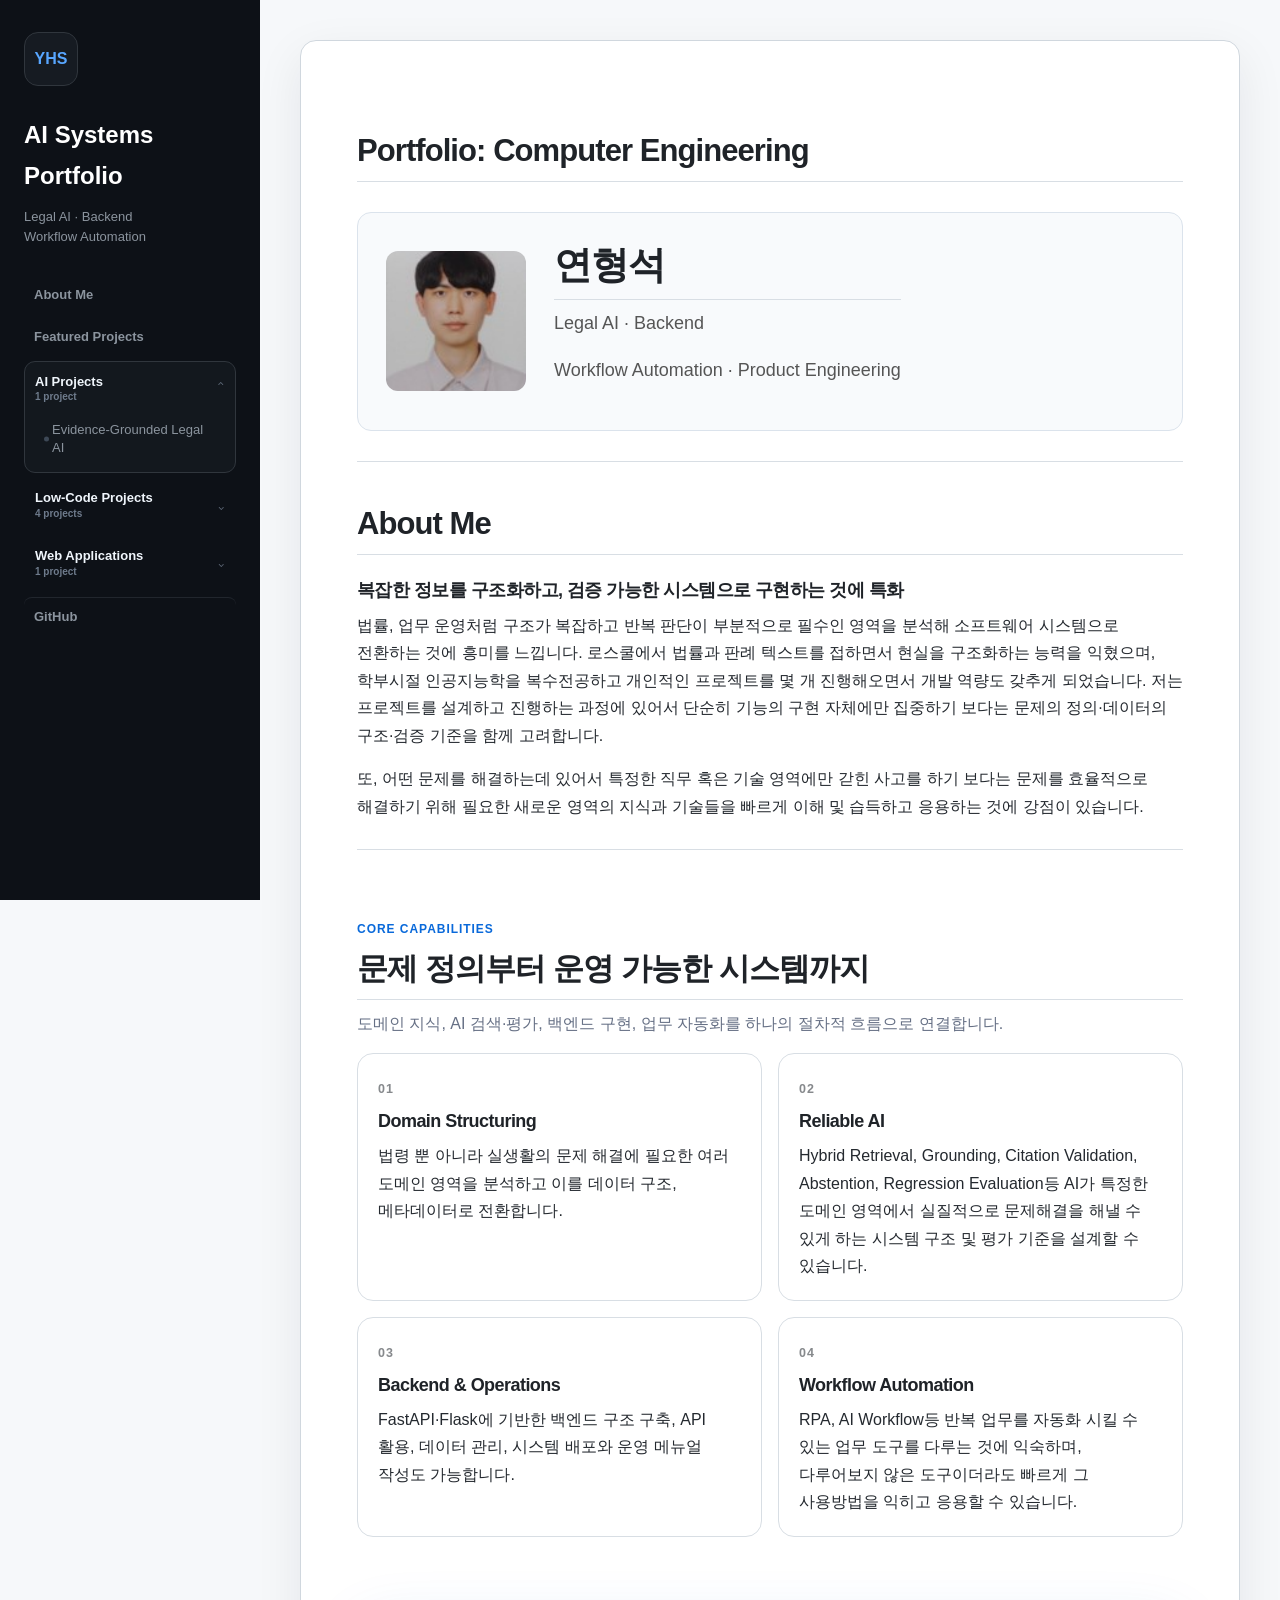
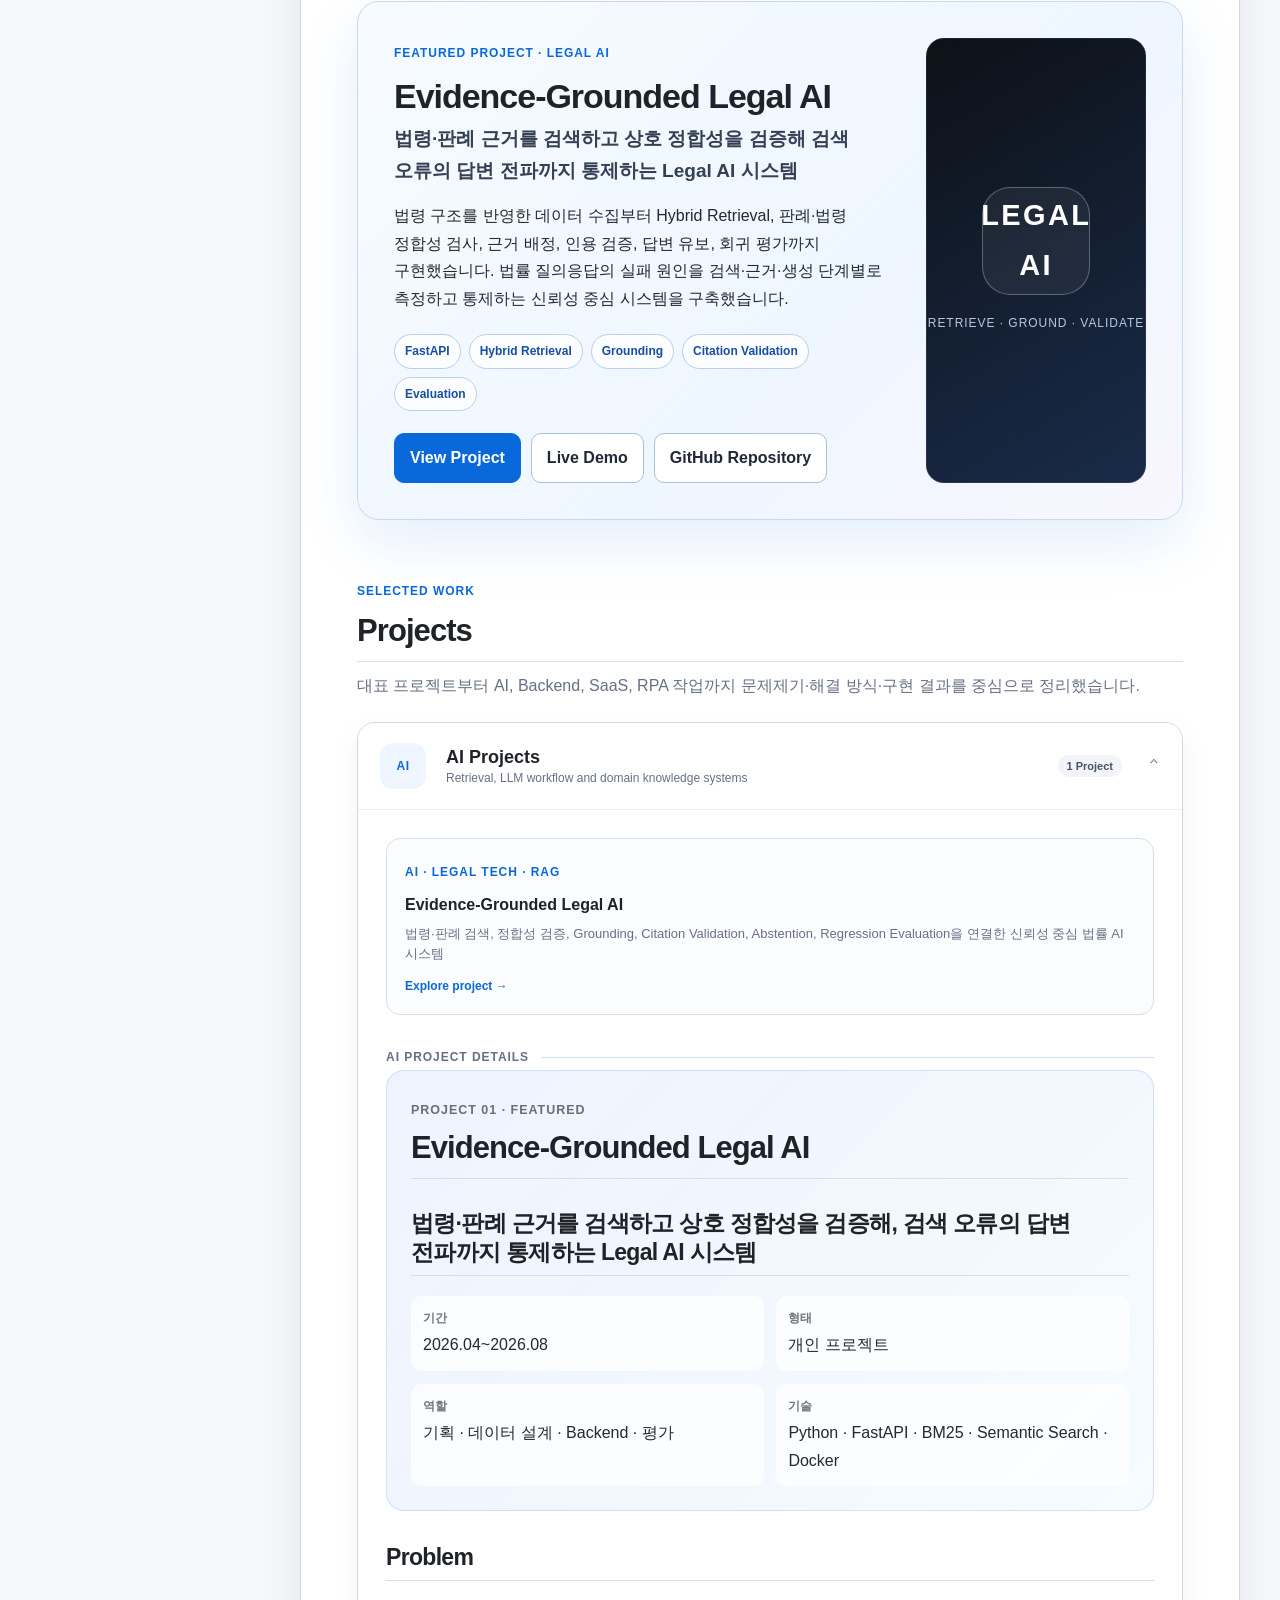
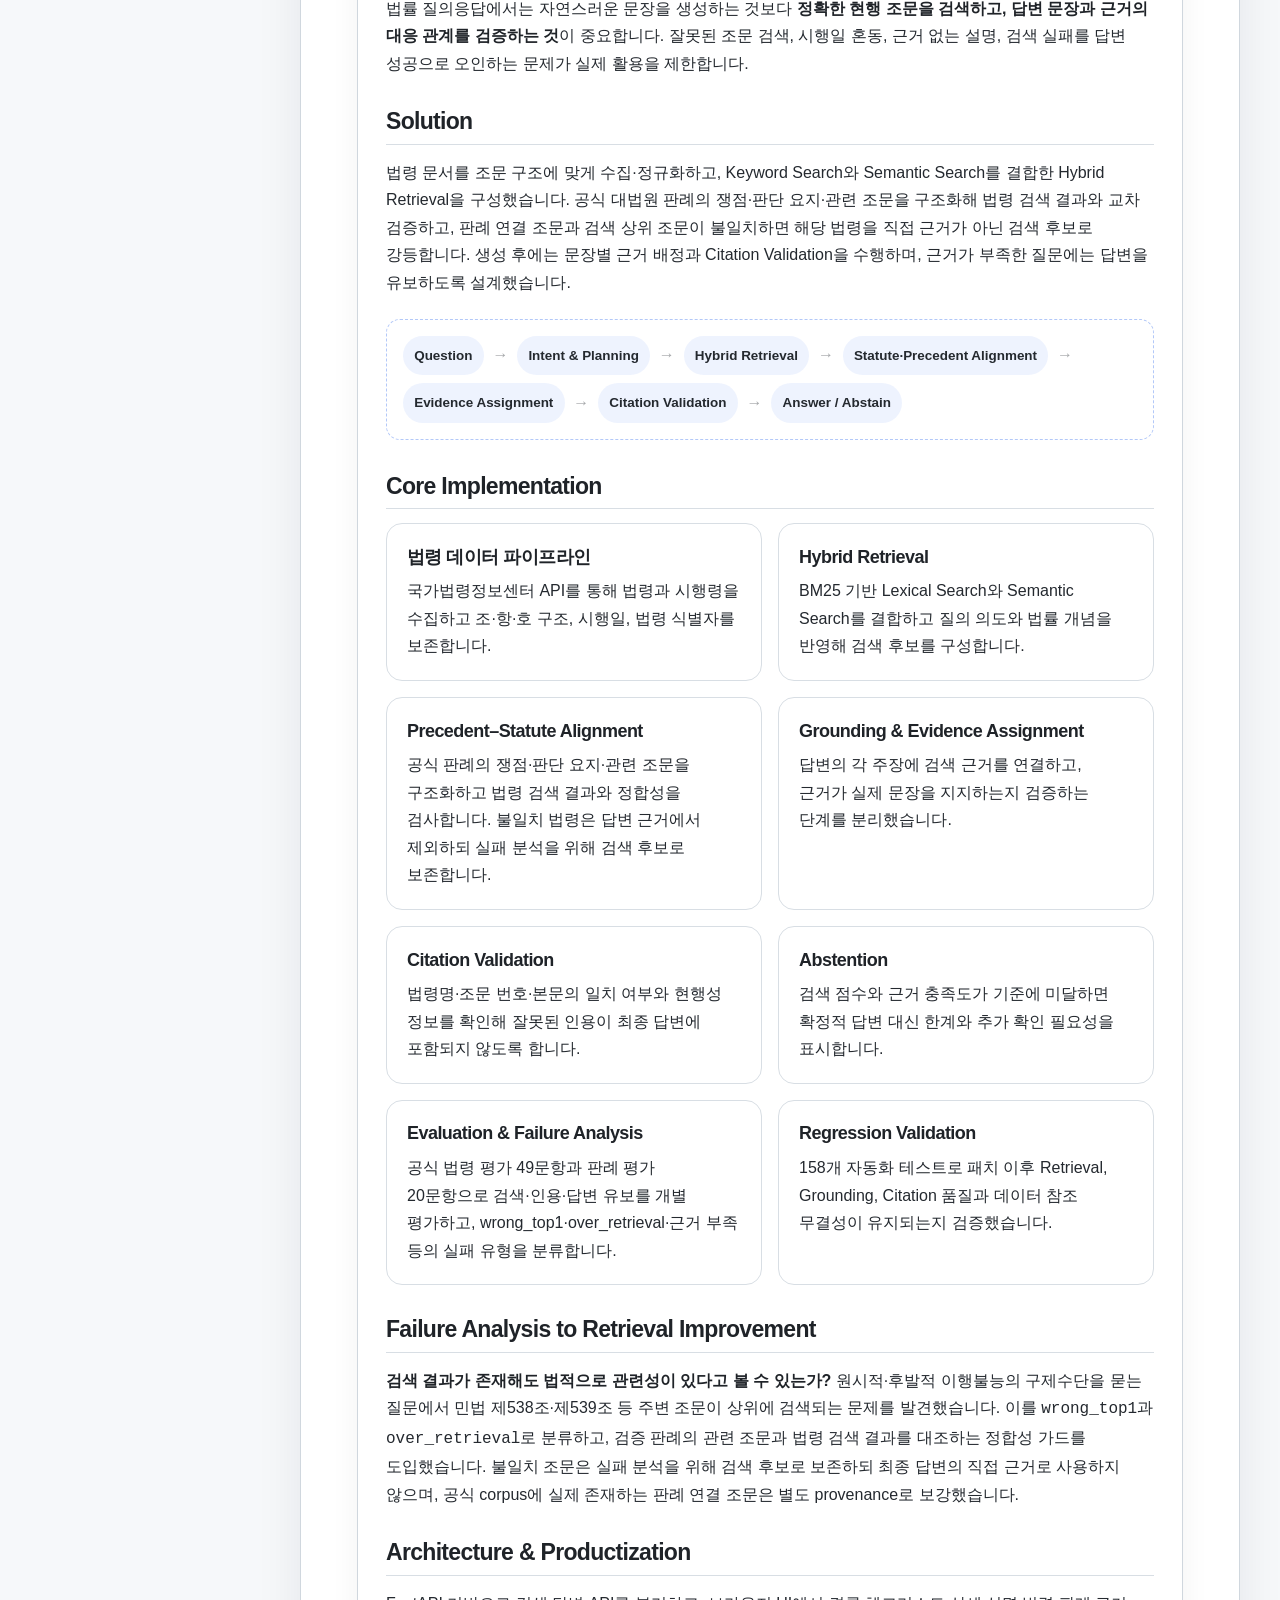
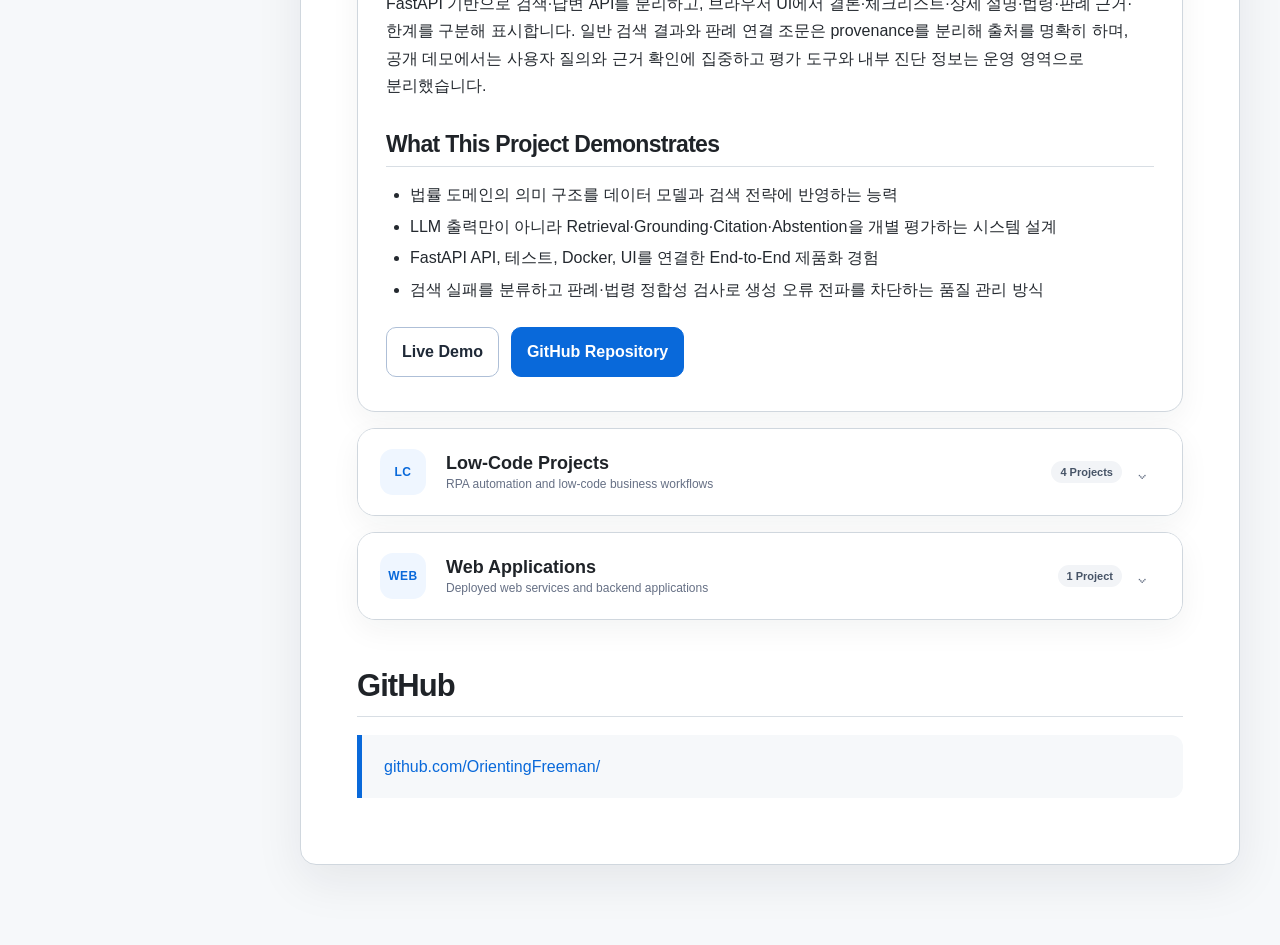
==== index.html @ 5cf79186 "08/02-2" ====
<!DOCTYPE html>

<html lang="ko">
<head>
<meta charset="utf-8"/>
<meta content="width=device-width, initial-scale=1.0" name="viewport"/>
<title>연형석 | Portfolio</title>
<link href="style.css" rel="stylesheet"/>
<meta content="법률·업무 등 도메인의 복잡한 정보를 구조화하고, 신뢰 가능한 자동화 시스템을 구현하는 목표에 다가가는 저의 과정을 기록한 포트폴리오입니다." name="description"/></head>
<body>
<aside class="sidebar">
<div class="brandmark">YHS</div>
<h2>AI Systems Portfolio</h2>
<p>Legal AI · Backend<br/>Workflow Automation</p>
<nav class="sidebar-nav">
<a class="sidebar-primary-link" href="#about-me-why-development">About Me</a>
<a class="sidebar-primary-link" href="#featured-project">Featured Projects</a>
<div class="sidebar-nav-section" data-sidebar-category="ai-projects">
<button aria-expanded="true" class="sidebar-category-toggle" data-open-category="ai-projects" type="button">
<span><strong>AI Projects</strong><small>1 project</small></span><span class="sidebar-chevron">⌄</span>
</button>
<div class="sidebar-submenu">
<a data-open-category="ai-projects" href="#evidence-grounded-legal-ai">Evidence-Grounded Legal AI</a>
</div>
</div>
<div class="sidebar-nav-section" data-sidebar-category="low-code-projects">
<button aria-expanded="false" class="sidebar-category-toggle" data-open-category="low-code-projects" type="button">
<span><strong>Low-Code Projects</strong><small>4 projects</small></span><span class="sidebar-chevron">⌄</span>
</button>
<div class="sidebar-submenu" hidden="">
<a data-open-category="low-code-projects" href="#brity-rpa-project-01-ai-이미지-분석-및-생성-자동화-시스템">AI Image Automation</a>
<a data-open-category="low-code-projects" href="#brity-rpa-project-02-자동차-판매-실적-자동-수집-시스템">Vehicle Sales RPA</a>
<a data-open-category="low-code-projects" href="#brity-rpa-project-03-srt-열차-정보-자동-조회-시스템">SRT Information RPA</a>
<a data-open-category="low-code-projects" href="#brity-rpa-project-04-로또-당첨번호-통계-자동화-시스템">Lottery Statistics RPA</a>
</div>
</div>
<div class="sidebar-nav-section" data-sidebar-category="web-applications">
<button aria-expanded="false" class="sidebar-category-toggle" data-open-category="web-applications" type="button">
<span><strong>Web Applications</strong><small>1 project</small></span><span class="sidebar-chevron">⌄</span>
</button>
<div class="sidebar-submenu" hidden="">
<a data-open-category="web-applications" href="#project-01-salon-de-nature">Salon De Nature</a>
</div>
</div>
<a class="sidebar-primary-link sidebar-github-link" href="#github">GitHub</a>
</nav>
</aside>
<main class="page">
<article class="markdown-body">
<script>
    mermaid.initialize({
      startOnLoad: true,
      theme: document.body.classList.contains('vscode-dark') || document.body.classList.contains('vscode-high-contrast')
          ? 'dark'
          : 'default'
    });
  </script>
<h1 id="portfolio">Portfolio: Computer Engineering</h1>
<div class="profile-card">
<img alt="Profile" class="profile-image" src="그림2.jpg"/>
<div class="profile-info">
<h1>연형석</h1>


<p class="job">Legal AI · Backend</p><p class="job">Workflow Automation · Product Engineering</p></div>
</div>
<hr/>
<h1 id="about-me-why-development">About Me</h1>
<h3 id="문제를-반복하지-않기-위해-시스템을-만드는-사람">복잡한 정보를 구조화하고, 검증 가능한 시스템으로 구현하는 것에 특화</h3>
<p>법률, 업무 운영처럼 구조가 복잡하고 반복 판단이 부분적으로 필수인 영역을 분석해 소프트웨어 시스템으로 전환하는 것에 흥미를 느낍니다. 로스쿨에서 법률과 판례 텍스트를 접하면서 현실을 구조화하는 능력을 익혔으며, 학부시절 인공지능학을 복수전공하고 개인적인 프로젝트를 몇 개 진행해오면서 개발 역량도 갖추게 되었습니다. 저는 프로젝트를 설계하고 진행하는 과정에 있어서 단순히 기능의 구현 자체에만 집중하기 보다는 문제의 정의·데이터의 구조·검증 기준을 함께 고려합니다.</p>
<p>또, 어떤 문제를 해결하는데 있어서 특정한 직무 혹은 기술 영역에만 갇힌 사고를 하기 보다는 문제를 효율적으로 해결하기 위해 필요한 새로운 영역의 지식과 기술들을 빠르게 이해 및 습득하고 응용하는 것에 강점이 있습니다.</p>
<hr/>
<hr/>
<section class="capabilities-section" id="core-capabilities">
<div class="section-heading">
<span class="section-eyebrow">Core Capabilities</span>
<h1>문제 정의부터 운영 가능한 시스템까지</h1>
<p>도메인 지식, AI 검색·평가, 백엔드 구현, 업무 자동화를 하나의 절차적 흐름으로 연결합니다.</p>
</div>
<div class="capability-grid">
<article class="capability-card"><span>01</span><h3>Domain Structuring</h3><p>법령 뿐 아니라 실생활의 문제 해결에 필요한 여러 도메인 영역을 분석하고 이를 데이터 구조, 메타데이터로 전환합니다.</p></article>
<article class="capability-card"><span>02</span><h3>Reliable AI</h3><p>Hybrid Retrieval, Grounding, Citation Validation, Abstention, Regression Evaluation등 AI가 특정한 도메인 영역에서 실질적으로 문제해결을 해낼 수 있게 하는 시스템 구조 및 평가 기준을 설계할 수 있습니다.</p></article>
<article class="capability-card"><span>03</span><h3>Backend &amp; Operations</h3><p>FastAPI·Flask에 기반한 백엔드 구조 구축, API 활용, 데이터 관리, 시스템 배포와 운영 메뉴얼 작성도 가능합니다.</p></article>
<article class="capability-card"><span>04</span><h3>Workflow Automation</h3><p>RPA, AI Workflow등 반복 업무를 자동화 시킬 수 있는 업무 도구를 다루는 것에 익숙하며, 다루어보지 않은 도구이더라도 빠르게 그 사용방법을 익히고 응용할 수 있습니다.</p></article>
</div>
</section><section class="featured-project" id="featured-project">
<div class="featured-copy">
<span class="featured-kicker">Featured Project · Legal AI</span>
<h2>Evidence-Grounded Legal AI</h2>
<p class="featured-subtitle">법령·판례 근거를 검색하고 상호 정합성을 검증해 검색 오류의 답변 전파까지 통제하는 Legal AI 시스템</p>
<p>법령 구조를 반영한 데이터 수집부터 Hybrid Retrieval, 판례·법령 정합성 검사, 근거 배정, 인용 검증, 답변 유보, 회귀 평가까지 구현했습니다. 법률 질의응답의 실패 원인을 검색·근거·생성 단계별로 측정하고 통제하는 신뢰성 중심 시스템을 구축했습니다.</p>
<div class="project-tags"><span>FastAPI</span><span>Hybrid Retrieval</span><span>Grounding</span><span>Citation Validation</span><span>Evaluation</span></div>
<div class="featured-actions">
<a class="project-action primary" data-open-category="ai-projects" href="#evidence-grounded-legal-ai">View Project</a>
<a class="project-action" href="http://161.33.177.192:8080" rel="noopener noreferrer" target="_blank">Live Demo</a>
<a class="project-action" href="https://github.com/OrientingFreeman/law-rag-qa-planner" rel="noopener noreferrer" target="_blank">GitHub Repository</a>
</div>
</div>
<div aria-hidden="true" class="featured-visual">
<div class="featured-monogram">LEGAL AI</div>
<span>Retrieve · Ground · Validate</span>
</div>
</section>
<section class="project-hub" id="projects">
<div class="section-heading">
<span class="section-eyebrow">Selected Work</span>
<h1>Projects</h1>
<p>대표 프로젝트부터 AI, Backend, SaaS, RPA 작업까지 문제제기·해결 방식·구현 결과를 중심으로 정리했습니다.</p>
</div>
</section><div class="project-accordion" id="project-accordion">
<section class="project-category" data-category="ai-projects">
<button aria-controls="panel-ai-projects" aria-expanded="true" class="category-toggle" type="button">
<span class="category-icon">AI</span>
<span class="category-copy"><strong>AI Projects</strong><small>Retrieval, LLM workflow and domain knowledge systems</small></span>
<span class="category-count">1 Project</span><span class="category-chevron">⌄</span>
</button>
<div class="category-panel" id="panel-ai-projects"><div class="category-intro"><a class="project-summary-card" href="#evidence-grounded-legal-ai"><span class="project-type">AI · Legal Tech · RAG</span><strong>Evidence-Grounded Legal AI</strong><p>법령·판례 검색, 정합성 검증, Grounding, Citation Validation, Abstention, Regression Evaluation을 연결한 신뢰성 중심 법률 AI 시스템</p><span class="summary-link">Explore project →</span></a></div><div class="details-divider">AI Project Details</div>












































<section class="project-detail-block" id="evidence-grounded-legal-ai">
<div class="project-detail-header">
<span class="project-index">Project 01 · Featured</span>
<h1>Evidence-Grounded Legal AI</h1>
<h2>법령·판례 근거를 검색하고 상호 정합성을 검증해, 검색 오류의 답변 전파까지 통제하는 Legal AI 시스템</h2>
<div class="project-meta-grid">
<div><strong>기간</strong><span>2026.04~2026.08</span></div>
<div><strong>형태</strong><span>개인 프로젝트</span></div>
<div><strong>역할</strong><span>기획 · 데이터 설계 · Backend · 평가</span></div>
<div><strong>기술</strong><span>Python · FastAPI · BM25 · Semantic Search · Docker</span></div>
</div>
</div>
<h2>Problem</h2>
<p>법률 질의응답에서는 자연스러운 문장을 생성하는 것보다 <strong>정확한 현행 조문을 검색하고, 답변 문장과 근거의 대응 관계를 검증하는 것</strong>이 중요합니다. 잘못된 조문 검색, 시행일 혼동, 근거 없는 설명, 검색 실패를 답변 성공으로 오인하는 문제가 실제 활용을 제한합니다.</p>
<h2>Solution</h2>
<p>법령 문서를 조문 구조에 맞게 수집·정규화하고, Keyword Search와 Semantic Search를 결합한 Hybrid Retrieval을 구성했습니다. 공식 대법원 판례의 쟁점·판단 요지·관련 조문을 구조화해 법령 검색 결과와 교차 검증하고, 판례 연결 조문과 검색 상위 조문이 불일치하면 해당 법령을 직접 근거가 아닌 검색 후보로 강등합니다. 생성 후에는 문장별 근거 배정과 Citation Validation을 수행하며, 근거가 부족한 질문에는 답변을 유보하도록 설계했습니다.</p>
<div aria-label="Legal AI architecture" class="legal-ai-flow">
<span>Question</span><b>→</b><span>Intent &amp; Planning</span><b>→</b><span>Hybrid Retrieval</span><b>→</b><span>Statute·Precedent Alignment</span><b>→</b><span>Evidence Assignment</span><b>→</b><span>Citation Validation</span><b>→</b><span>Answer / Abstain</span>
</div>
<h2>Core Implementation</h2>
<div class="feature-grid">
<article><h3>법령 데이터 파이프라인</h3><p>국가법령정보센터 API를 통해 법령과 시행령을 수집하고 조·항·호 구조, 시행일, 법령 식별자를 보존합니다.</p></article>
<article><h3>Hybrid Retrieval</h3><p>BM25 기반 Lexical Search와 Semantic Search를 결합하고 질의 의도와 법률 개념을 반영해 검색 후보를 구성합니다.</p></article>
<article><h3>Precedent–Statute Alignment</h3><p>공식 판례의 쟁점·판단 요지·관련 조문을 구조화하고 법령 검색 결과와 정합성을 검사합니다. 불일치 법령은 답변 근거에서 제외하되 실패 분석을 위해 검색 후보로 보존합니다.</p></article>
<article><h3>Grounding &amp; Evidence Assignment</h3><p>답변의 각 주장에 검색 근거를 연결하고, 근거가 실제 문장을 지지하는지 검증하는 단계를 분리했습니다.</p></article>
<article><h3>Citation Validation</h3><p>법령명·조문 번호·본문의 일치 여부와 현행성 정보를 확인해 잘못된 인용이 최종 답변에 포함되지 않도록 합니다.</p></article>
<article><h3>Abstention</h3><p>검색 점수와 근거 충족도가 기준에 미달하면 확정적 답변 대신 한계와 추가 확인 필요성을 표시합니다.</p></article>
<article><h3>Evaluation &amp; Failure Analysis</h3><p>공식 법령 평가 49문항과 판례 평가 20문항으로 검색·인용·답변 유보를 개별 평가하고, wrong_top1·over_retrieval·근거 부족 등의 실패 유형을 분류합니다.</p></article>
<article><h3>Regression Validation</h3><p>158개 자동화 테스트로 패치 이후 Retrieval, Grounding, Citation 품질과 데이터 참조 무결성이 유지되는지 검증했습니다.</p></article>
</div>
<h2>Failure Analysis to Retrieval Improvement</h2>
<p><strong>검색 결과가 존재해도 법적으로 관련성이 있다고 볼 수 있는가?</strong> 원시적·후발적 이행불능의 구제수단을 묻는 질문에서 민법 제538조·제539조 등 주변 조문이 상위에 검색되는 문제를 발견했습니다. 이를 <code>wrong_top1</code>과 <code>over_retrieval</code>로 분류하고, 검증 판례의 관련 조문과 법령 검색 결과를 대조하는 정합성 가드를 도입했습니다. 불일치 조문은 실패 분석을 위해 검색 후보로 보존하되 최종 답변의 직접 근거로 사용하지 않으며, 공식 corpus에 실제 존재하는 판례 연결 조문은 별도 provenance로 보강했습니다.</p>
<h2>Architecture &amp; Productization</h2>
<p>FastAPI 기반으로 검색·답변 API를 분리하고, 브라우저 UI에서 결론·체크리스트·상세 설명·법령·판례 근거·한계를 구분해 표시합니다. 일반 검색 결과와 판례 연결 조문은 provenance를 분리해 출처를 명확히 하며, 공개 데모에서는 사용자 질의와 근거 확인에 집중하고 평가 도구와 내부 진단 정보는 운영 영역으로 분리했습니다.</p>
<h2>What This Project Demonstrates</h2>
<ul>
<li>법률 도메인의 의미 구조를 데이터 모델과 검색 전략에 반영하는 능력</li>
<li>LLM 출력만이 아니라 Retrieval·Grounding·Citation·Abstention을 개별 평가하는 시스템 설계</li>
<li>FastAPI API, 테스트, Docker, UI를 연결한 End-to-End 제품화 경험</li>
<li>검색 실패를 분류하고 판례·법령 정합성 검사로 생성 오류 전파를 차단하는 품질 관리 방식</li>
</ul>
<div class="project-cta-row">
<a class="project-action" href="http://161.33.177.192:8080" rel="noopener noreferrer" target="_blank">Live Demo</a>
<a class="project-action primary" href="https://github.com/OrientingFreeman/law-rag-qa-planner" rel="noopener noreferrer" target="_blank">GitHub Repository</a>
</div>
</section>
</div>
</section>
<section class="project-category" data-category="low-code-projects">
<button aria-controls="panel-low-code-projects" aria-expanded="false" class="category-toggle" type="button">
<span class="category-icon">LC</span>
<span class="category-copy"><strong>Low-Code Projects</strong><small>RPA automation and low-code business workflows</small></span>
<span class="category-count">4 Projects</span><span class="category-chevron">⌄</span>
</button>
<div class="category-panel" hidden="" id="panel-low-code-projects"><div class="category-intro project-summary-grid"><a class="project-summary-card" href="#brity-rpa-project-01-ai-이미지-분석-및-생성-자동화-시스템"><span class="project-type">Brity RPA · OpenAI</span><strong>AI 이미지 분석 및 생성 자동화</strong><p>요청 수집부터 이미지 생성·저장·메일 전송까지 자동화</p></a><a class="project-summary-card" href="#brity-rpa-project-02-자동차-판매-실적-자동-수집-시스템"><span class="project-type">Brity RPA · Web</span><strong>자동차 판매 실적 자동 수집</strong><p>웹 데이터 수집과 Excel 보고서 생성을 자동화</p></a><a class="project-summary-card" href="#brity-rpa-project-03-srt-열차-정보-자동-조회-시스템"><span class="project-type">Brity RPA · Web</span><strong>SRT 열차 정보 자동 조회</strong><p>왕복 열차·좌석·운임 정보 조회 자동화</p></a><a class="project-summary-card" href="#brity-rpa-project-04-로또-당첨번호-통계-자동화-시스템"><span class="project-type">Brity RPA · Excel</span><strong>로또 통계 자동화</strong><p>회차별 당첨번호 수집 및 통계 보고서 생성</p></a></div><div class="details-divider">Low-Code Project Details</div><h1 id="project-overview-brity-rpa">Project Overview-Brity RPA</h1>
<table>
<thead>
<tr>
<th>Project</th>
<th>적용 기술</th>
</tr>
</thead>
<tbody>
<tr>
<td>AI 이미지 분석 및 생성 자동화 시스템</td>
<td>Brity RPA · OpenAI API · Python · Excel · JSON · SMTP</td>
</tr>
<tr>
<td>자동차 판매 실적 자동 수집 시스템</td>
<td>Brity RPA · Chrome Web Automation · Excel · Dictionary, JavaScript</td>
</tr>
<tr>
<td>SRT 열차 정보 자동 조회 시스템</td>
<td>Brity RPA · Chrome Web Automation · Excel</td>
</tr>
<tr>
<td>로또 당첨번호 통계 자동화 시스템</td>
<td>Brity RPA · Chrome Web Automation · Excel</td>
</tr>
</tbody>
</table>
<hr/>
<hr/>
<h1 id="brity-rpa-project-01-ai-이미지-분석-및-생성-자동화-시스템">Brity RPA Project 01. AI 이미지 분석 및 생성 자동화 시스템</h1>
<h2 id="사용자-별-요청에-대응한-ai-프롬프트-기반-이미지-생성-및-저장-전송">사용자 별 요청에 대응한 AI 프롬프트 기반 이미지 생성 및 저장, 전송</h2>
<blockquote>
<p><strong>기간: 2026.05.26~2026.05.29</strong></p>
<p><strong>인원</strong> : 개인 프로젝트</p>
<p><strong>기술</strong> : Brity RPA · OpenAI API · Python · Excel · JSON · SMTP</p>
<p>저장소: <a href="https://drive.google.com/drive/folders/12EwJnGvbCr_fPgmYOKkM1tjhEurSRoQ1?usp=sharing">https://drive.google.com/drive/folders/1zjT7PtZ4-S3Uw8AGyyzOVVuz9I39s4zL?usp=sharing</a></p>
</blockquote>
<h1 id="1-work-flow">1. Work Flow</h1>
<p class="figure-block"><img alt="image.png" src="image.png"/></p>
<h1 id="2-주요-기능">2. 주요 기능</h1>
<h3 id="이미지-분석-자동화">이미지 분석 자동화</h3>
<ul>
<li>Excel 요청 데이터 읽기</li>
<li>이미지 업로드</li>
<li>OpenAI API 분석 요청</li>
<li>JSON 응답 Parsing</li>
<li>분석 결과 저장</li>
</ul>
<hr/>
<h3 id="이미지-생성-자동화">이미지 생성 자동화</h3>
<ul>
<li>분석 결과를 기반으로 이미지 생성 요청</li>
<li>생성 결과(Base64) 수신</li>
<li>Python Script를 이용한 PNG 이미지 변환</li>
<li>Output 폴더 자동 저장</li>
</ul>
<hr/>
<h3 id="메일-자동-발송">메일 자동 발송</h3>
<ul>
<li>생성 이미지 자동 첨부</li>
<li>생성 완료 여부 확인</li>
<li>SMTP를 이용한 결과 메일 자동 발송</li>
</ul>
<hr/>
<h1 id="3-수행결과openai-api의-응답-메일-전송">3. 수행결과(OpenAI API의 응답, 메일 전송)</h1>
<p class="figure-block"><img alt="image.png" src="image 1.png"/></p>
<p class="figure-block"><img alt="image.png" src="image 2.png"/></p>
<p class="figure-block"><img alt="image.png" src="image 3.png"/></p>
<h1 id="4-프로젝트를-통해-얻은-점">4. 프로젝트를 통해 얻은 점</h1>
<p>이번 프로젝트를 통해 단순히 RPA Workflow를 구현하는 것을 넘어 <strong>외부 AI 서비스와 업무 자동화를 연계하는 방법</strong>을 경험할 수 있었습니다.  그리고 OpenAI API로부터 받은 이미지 생성 요청 응답이 base64의 형태였고, 이를 외부에서 미리 만들어진 파이썬 파일을 적용하여 실제 이미지 파일로 변환시키는 것이 RPA 내부에서도 구현 가능하다는 것을 배웠는데, 이로써 코딩으로 처리해야 하는 영역과 코딩 없이 RPA내부의 task로 처리해야 하는 영역 사이를 나누는 경계가 존재함을 학습하였습니다. 마지막으로, API 호출 실패에 대비하여 요청 재시도 로직을 적용하는 과정에 있어서도 오류의 방지가 업무 자동화에서 가장 중요한 요소 중 하나 임을 깨닫게 해주었습니다.</p>
<hr/>
<hr/>
<h1 id="brity-rpa-project-02-자동차-판매-실적-자동-수집-시스템">Brity RPA Project 02. 자동차 판매 실적 자동 수집 시스템</h1>
<h2 id="제조사별-판매량-수집-및-excel-보고서-자동-생성">제조사별 판매량 수집 및 Excel 보고서 자동 생성</h2>
<blockquote>
<p><strong>기간: 2026.06.01~2026.06.05</strong></p>
<p><strong>인원</strong> : 개인 프로젝트</p>
<p><strong>기술</strong> : Brity RPA · Chrome Web Automation · Excel · Dictionary, JavaScript</p>
<p>저장소: <a href="https://drive.google.com/drive/folders/1zjT7PtZ4-S3Uw8AGyyzOVVuz9I39s4zL?usp=sharing">https://drive.google.com/drive/folders/1zjT7PtZ4-S3Uw8AGyyzOVVuz9I39s4zL?usp=sharing</a></p>
</blockquote>
<h1 id="1-work-flow-1">1. Work Flow</h1>
<p class="figure-block"><img alt="image.png" src="image 4.png"/></p>
<h1 id="2-주요-기능-1">2. 주요 기능</h1>
<h3 id="판매-실적-자동-조회">판매 실적 자동 조회</h3>
<ul>
<li>제조사별 판매 실적 조회</li>
<li>판매량 데이터 추출</li>
<li>점유율 정보 추출</li>
<li>전월·전년 대비 증감률 추출</li>
</ul>
<hr/>
<h3 id="그래프-자동-저장">그래프 자동 저장</h3>
<ul>
<li>누적 판매 그래프 자동 캡처</li>
<li>Excel 보고서에 자동 삽입</li>
</ul>
<hr/>
<h3 id="excel-보고서-생성">Excel 보고서 생성</h3>
<ul>
<li>브랜드별 Worksheet 생성</li>
<li>판매 데이터 자동 입력</li>
<li>셀 서식 자동 적용</li>
<li>결과 파일 저장</li>
</ul>
<hr/>
<h1 id="3-수행결과">3. 수행결과</h1>
<p class="figure-block"><img alt="image.png" src="image 5.png"/></p>
<hr/>
<h1 id="4-담당-역할">4. 담당 역할</h1>
<h3 id="workflow-설계">Workflow 설계</h3>
<p>업무를 기능별 Task로 분리하였습니다.</p>
<ul>
<li>Task1 : 작업환경 생성</li>
<li>Task2 : 브랜드 Dictionary 생성</li>
<li>Task3 : 판매 데이터 조회 및 보고서 생성</li>
</ul>
<p>공통적으로 사용하는 폴더 경로는 Global 변수로 관리하고, Task 간에는 Input/Output 변수를 활용하여 데이터를 전달하도록 설계했습니다.</p>
<hr/>
<h3 id="web-automation">Web Automation</h3>
<p>Chrome Web Automation을 이용하여 다나와 자동차 사이트에서 제조사별 판매 실적을 자동 조회했습니다.</p>
<p>사용자가 입력한 브랜드와 조회 기간을 바탕으로 판매 데이터를 수집하고, 누적 판매 그래프를 자동 캡처하도록 구현했습니다.</p>
<hr/>
<h3 id="데이터-후처리">데이터 후처리</h3>
<p>웹에서 추출한 판매 데이터는 보고서 형식과 달라 바로 사용할 수 없었습니다.</p>
<p>2차원 배열 형태로 수집된 데이터를 1차원 구조로 재구성하고, 필요한 정보만 추출하여 Excel 보고서 형식에 맞게 가공했습니다. 또한 전월·전년 대비 증감률을 분석하여 상승은 빨간색, 하락은 파란색으로 자동 표시하도록 구현했습니다.</p>
<hr/>
<h3 id="dictionary-활용">Dictionary 활용</h3>
<p>브랜드명과 브랜드 코드를 Dictionary로 관리하여 사용자가 입력한 브랜드에 따라 URL을 자동 생성하도록 구현했습니다.</p>
<p>이를 통해 브랜드 코드 변경이나 신규 브랜드 추가 시 별도의 코드 수정 없이 대응할 수 있도록 설계했습니다.</p>
<h1 id="5-프로젝트를-통해-얻은-점">5. 프로젝트를 통해 얻은 점</h1>
<p><strong>브랜드-코드 정보를 Dictionary</strong>로 관리하여 유지보수성을 높이고, 웹에서 추출한 데이터를 원하는 형태로 가공하는 로직을 구현하면서 <strong>자동화 시스템은 단순한 반복 작업이 아니라 데이터 구조와 업무 흐름까지 함께 설계해야 한다</strong>는 점을 배울 수 있었습니다. 또, 크롤링 페이지의 html 구조, 페이지 자체에서 뽑아내고자 하는 자료가 있는 물리적인 위치 등 <strong>여러 각도</strong>에서 목적하는 자료의 추출을 성공하기 위해 <strong>다양한 수단</strong>을 시도해보는 경험을 얻었습니다.</p>
<hr/>
<hr/>
<h1 id="brity-rpa-project-03-srt-열차-정보-자동-조회-시스템">Brity RPA Project 03. SRT 열차 정보 자동 조회 시스템</h1>
<h2 id="열차-시간-및-좌석-정보-조회">열차 시간 및 좌석 정보 조회</h2>
<blockquote>
<p><strong>기간: 2026.06.08~2026.06.12</strong></p>
<p><strong>인원</strong> : 개인 프로젝트</p>
<p><strong>기술</strong> : Brity RPA · Chrome Web Automation · Excel</p>
<p>저장소: <a href="https://drive.google.com/drive/folders/1w4bXlyhkYodaFM2Ya_svhIj6V56N-Oej?usp=sharing">https://drive.google.com/drive/folders/1zjT7PtZ4-S3Uw8AGyyzOVVuz9I39s4zL?usp=sharing</a></p>
</blockquote>
<h1 id="1-work-flow-2">1. Work Flow</h1>
<p class="figure-block wide-figure"><img alt="SRT_RPA_Portfolio_Process_Flow_final-00_전체_개요.drawio (1).svg" src="SRT_RPA_Portfolio_Process_Flow_final-00_전체_개요.drawio_(1).svg"/></p>
<hr/>
<h1 id="2-주요-기능-2">2. 주요 기능</h1>
<h3 id="열차-정보-자동-조회">열차 정보 자동 조회</h3>
<ul>
<li>출발역·도착역 입력</li>
<li>출발일 및 시간 입력</li>
<li>여행 기간 계산</li>
<li>왕복 열차 자동 조회</li>
</ul>
<hr/>
<h3 id="운행-정보-수집">운행 정보 수집</h3>
<ul>
<li>출발 시간</li>
<li>도착 시간</li>
<li>소요 시간</li>
<li>특실 예매 가능 여부</li>
<li>일반실 예매 가능 여부</li>
<li>운임 정보 자동 수집</li>
</ul>
<hr/>
<h3 id="excel-보고서-생성-1">Excel 보고서 생성</h3>
<ul>
<li>조회 결과 자동 저장</li>
<li>중복 데이터 제거</li>
<li>보고서 자동 생성</li>
</ul>
<hr/>
<h1 id="3-담당-역할">3. 담당 역할</h1>
<h3 id="workflow-설계-1">Workflow 설계</h3>
<p>사용자가 입력한 조건을 바탕으로 조회를 수행하고, 왕복 데이터를 순차적으로 수집한 뒤 하나의 보고서로 통합하도록 구현했습니다.</p>
<hr/>
<h3 id="web-automation-1">Web Automation</h3>
<p>Chrome Web Automation을 활용하여 SRT 예약 사이트를 자동 탐색했습니다.</p>
<p>출발역, 도착역, 날짜, 시간 등의 입력값을 자동으로 설정하고 조회 결과를 반복적으로 탐색하여 열차 정보를 수집했습니다.</p>
<hr/>
<h3 id="반복-탐색-및-데이터-처리">반복 탐색 및 데이터 처리</h3>
<p>조회 결과가 여러 페이지에 걸쳐 표시되는 경우 반복문을 이용하여 모든 열차 정보를 수집하도록 구현했습니다.</p>
<p>또한 동일한 열차 정보가 중복 저장되지 않도록 중복 제거 로직을 적용하여 데이터의 정확성을 높였습니다.</p>
<hr/>
<h1 id="4-실행과정-및-수행결과">4. 실행과정 및 수행결과</h1>
<p class="figure-block"><img alt="image.png" src="image 6.png"/></p>
<p class="figure-block"><img alt="image.png" src="image 7.png"/></p>
<p class="figure-block"><img alt="image.png" src="image 8.png"/></p>
<p class="figure-block"><img alt="image.png" src="image 9.png"/></p>
<p class="figure-block"><img alt="image.png" src="image 10.png"/></p>
<p class="figure-block"><img alt="image.png" src="image 11.png"/></p>
<hr/>
<h1 id="5-프로젝트를-통해-얻은-점-1">5. 프로젝트를 통해 얻은 점</h1>
<p>이번 프로젝트를 통해 <strong>동적인 웹 페이지를 자동으로 탐색하고 반복적으로 데이터를 수집하는 Workflow를 설계하는 경험</strong>을 쌓을 수 있었습니다.</p>
<p>특히 사용자 입력에 따라 조회 조건이 달라지는 환경에서 반복문과 조건문을 활용하여 다양한 상황에 대응하는 자동화 로직을 구현하면서, 단순한 Web Automation을 넘어 실제 업무에서 활용 가능한 자동화 프로세스를 설계하는 방법을 익힐 수 있었습니다.</p>
<hr/>
<hr/>
<h1 id="brity-rpa-project-04-로또-당첨번호-통계-자동화-시스템">Brity RPA Project 04. 로또 당첨번호 통계 자동화 시스템</h1>
<h2 id="회차별-당첨번호-및-통계-자동-수집">회차별 당첨번호 및 통계 자동 수집</h2>
<blockquote>
<p><strong>기간: 2026.06.26</strong></p>
<p><strong>인원</strong> : 개인 프로젝트</p>
<p><strong>기술</strong> : 로또 당첨번호 통계 자동화 시스템</p>
<p>저장소: <a href="https://drive.google.com/drive/folders/1w6s3RI80sgnFW6PHr_FCXX-1_UWrVSKt?usp=sharing">https://drive.google.com/drive/folders/1zjT7PtZ4-S3Uw8AGyyzOVVuz9I39s4zL?usp=sharing</a></p>
</blockquote>
<hr/>
<h1 id="1-프로젝트-개요">1. 프로젝트 개요</h1>
<p>동행복권 홈페이지에서 최신 로또 당첨번호를 자동으로 수집하고, 번호별 출현 빈도를 분석하여 Excel 통계 보고서를 생성하는 업무 자동화 시스템을 구현한 프로젝트입니다.</p>
<p>기존에는 회차별 당첨번호를 직접 조회하고 통계를 계산해야 했지만, Brity RPA를 활용하여 <strong>데이터 수집부터 통계 계산 및 보고서 생성까지의 전 과정을 자동화</strong>하였습니다.</p>
<hr/>
<h1 id="2-주요-기능-3">2. 주요 기능</h1>
<h3 id="당첨번호-자동-수집">당첨번호 자동 수집</h3>
<ul>
<li>최신 회차 조회</li>
<li>최근 10회차 반복 조회</li>
<li>회차별 당첨번호 추출</li>
<li>보너스 번호 수집</li>
</ul>
<hr/>
<h3 id="excel-통계-자동-생성">Excel 통계 자동 생성</h3>
<ul>
<li>회차별 데이터 자동 입력</li>
<li>번호별 출현 빈도 계산</li>
<li>COUNTIF 수식 자동 생성</li>
<li>셀 서식 자동 적용</li>
</ul>
<hr/>
<h3 id="보고서-생성">보고서 생성</h3>
<ul>
<li>통계 결과 자동 계산</li>
<li>결과 파일 저장</li>
<li>보고서 자동 생성</li>
</ul>
<hr/>
<h1 id="3-수행-결과">3. 수행 결과</h1>
<p class="figure-block"><img alt="image.png" src="image 12.png"/></p>
<hr/>
<h1 id="4-프로젝트를-통해-얻은-점-1">4. 프로젝트를 통해 얻은 점</h1>
<p>반복적인 데이터 수집을 넘어서 <strong>Excel 수식을 활용한 데이터 분석에 기초한 보고서 작성 자동화</strong>를 경험할 수 있었으며, Brity RPA가 <strong>데이터 분석과 보고서 생성 업무까지 자동화할 수 있는 도구로써</strong> 향후 자동화가 적용될 수 있는 영역이 상당히 방대할 것이라는 점을 깨닫게 해주었습니다.</p>
<hr/>
<hr/>
</div>
</section>
<section class="project-category" data-category="web-applications">
<button aria-controls="panel-web-applications" aria-expanded="false" class="category-toggle" type="button">
<span class="category-icon">WEB</span>
<span class="category-copy"><strong>Web Applications</strong><small>Deployed web services and backend applications</small></span>
<span class="category-count">1 Project</span><span class="category-chevron">⌄</span>
</button>
<div class="category-panel" hidden="" id="panel-web-applications"><div class="category-intro project-summary-grid"><a class="project-summary-card featured-card" href="#project-01-salon-de-nature"><span class="project-type">Featured · Flask</span><strong>Salon De Nature</strong><p>예약, CRM, Analytics, REST API를 포함한 운영형 네일샵 플랫폼</p></a></div><div class="details-divider">Web Application Details</div><h1 id="project-01-salon-de-nature">Project 01. Salon De Nature</h1>
<h2 id="실제-네일샵-운영의-비효율을-해결하기-위한-예약-관리-시스템">실제 네일샵 운영의 비효율을 해결하기 위한 예약 관리 시스템</h2>
<blockquote>
<p><strong>기간: 2026.05~2026.07</strong></p>
<p><strong>인원</strong> : 개인 프로젝트</p>
<p><strong>기술</strong> : Python · Flask · MySQL · AWS EC2 · Google OAuth · Kakao OAuth</p>
<p>GitHub: <a href="https://github.com/OrientingFreeman/SalonDeNature_ManagementSystem">https://github.com/OrientingFreeman/SalonDeNature_ManagementSystem</a></p>
<p>네일샵 배포 완료 사이트: <a href="https://salondenature.shop">https://salondenature.shop</a></p>
<p>Demo: <a href="http://161.33.177.192/">링크</a></p>
</blockquote>
<hr/>
<h1 id="1-프로젝트-배경">1. 프로젝트 배경</h1>
<p>지인이 운영하는 네일샵에서는 예약을 전화와 수기 장부를 통해 관리하고 있었으며, 사업운영자가 예약 내용을 직원들에게 개별적으로 전달하는 방식으로 운영되고 있었습니다.</p>
<p>이 과정에서 예약 변경 사항을 실시간으로 공유하기 어렵고, 예약 누락이나 중복 예약이 발생할 가능성이 존재했습니다. 또한 고객 정보와 예약 이력을 체계적으로 관리하기 어려워 업무 효율이 떨어지는 문제가 있었습니다.</p>
<p>이러한 문제를 해결하기 위해 실제 운영자의 요구사항을 반영한 <strong>웹 기반 예약 관리 시스템</strong>을 직접 설계하고 개발했습니다.</p>
<hr/>
<h1 id="2-문제-정의">2. 문제 정의</h1>
<h4 id="문제점">문제점</h4>
<ul>
<li>예약 정보가 실시간으로 공유되지 않음</li>
<li>예약 변경 사항을 반복적으로 전달해야 함</li>
<li>직원별 예약 현황을 한눈에 확인하기 어려움</li>
<li>예약 시간 중복 가능성 존재</li>
<li>고객 방문 이력 관리 어려움</li>
</ul>
<hr/>
<h2 id="시스템-설계-목표">시스템 설계 목표</h2>
<pre class="hljs"><code><div>고객 예약
      │
      ▼
예약 시스템
      │
      ▼
예약 가능 여부 검증
      │
      ▼
DB 저장
      │
      ▼
관리자 / 직원 실시간 조회
</div></code></pre>
<hr/>
<h1 id="3-시스템-설계">3. 시스템 설계</h1>
<h2 id="architecture">Architecture</h2>
<p class="figure-block wide-figure"><img alt="SalonDeNature_Architecture.drawio.svg" src="SalonDeNature_Architecture.drawio.svg"/></p>
<hr/>
<h2 id="erd">ERD</h2>
<h3 id="주요-entity">주요 Entity</h3>
<ul>
<li>User</li>
<li>Employee</li>
<li>Reservation</li>
<li>Service</li>
<li>Holiday</li>
<li>Customer</li>
</ul>
<p class="figure-block wide-figure"><img alt="SalonDeNature_ERD.drawio.svg" src="SalonDeNature_ERD.drawio.svg"/></p>
<p>예약(Reservation)을 중심으로 고객(Customer), 직원(Employee), 서비스(Service)를 연결하는 구조로 설계하였으며, 직원 휴무(Holiday)를 별도로 관리하여 예약 가능 여부를 판단하도록 구성했습니다.</p>
<hr/>
<h1 id="4-주요-기능">4. 주요 기능</h1>
<h2 id="사용자-권한role">사용자 권한(Role)</h2>
<table>
<thead>
<tr>
<th>역할</th>
<th>기능</th>
</tr>
</thead>
<tbody>
<tr>
<td>고객</td>
<td>예약 생성 및 조회</td>
</tr>
<tr>
<td>직원</td>
<td>본인 예약 조회</td>
</tr>
<tr>
<td>관리자</td>
<td>예약 관리, 직원 관리, 서비스 관리</td>
</tr>
</tbody>
</table>
<hr/>
<h2 id="예약-관리">예약 관리</h2>
<ul>
<li>예약 생성</li>
<li>예약 변경</li>
<li>예약 취소</li>
<li>예약 조회</li>
</ul>
<hr/>
<h2 id="oauth-로그인">OAuth 로그인</h2>
<ul>
<li>Google OAuth 로그인</li>
<li>Kakao OAuth 로그인</li>
</ul>
<hr/>
<h2 id="관리자-기능">관리자 기능</h2>
<ul>
<li>직원 관리</li>
<li>서비스 관리</li>
<li>예약 현황 조회</li>
<li>직원 배정</li>
</ul>
<hr/>
<h1 id="5-핵심-구현-내용">5. 핵심 구현 내용</h1>
<h2 id="예약-중복-검증-로직">예약 중복 검증 로직</h2>
<p>가장 중요하게 구현한 기능은 <strong>예약 가능 여부를 판단하는 비즈니스 로직</strong>이었습니다.</p>
<p>예약 생성 또는 변경 시 다음 순서로 검증을 수행했습니다.</p>
<pre class="hljs"><code><div>예약 요청
      │
      ▼
서비스 소요 시간 계산
      │
      ▼
선택 직원 예약 조회
      │
      ▼
시간 구간 중복 여부 확인
      │
      ▼
휴무일 여부 확인
      │
      ▼
예약 생성
</div></code></pre>
<p>검증 과정에서는 서비스별 소요 시간을 기준으로 예약 종료 시간을 계산하고, 동일 직원의 기존 예약과 시간이 겹치는 경우 예약이 생성되지 않도록 구현했습니다. 또한 직원의 휴무일 및 반차 일정도 함께 확인하여 예약 가능 여부를 판단했습니다.</p>
<hr/>
<h2 id="권한role-기반-접근-제어">권한(Role) 기반 접근 제어</h2>
<p>시스템은 고객, 직원, 관리자 역할을 분리하여 구현했습니다.</p>
<ul>
<li>고객은 자신의 예약만 조회 가능</li>
<li>직원은 본인에게 배정된 예약 조회 가능</li>
<li>관리자는 모든 예약과 직원 정보를 관리 가능</li>
</ul>
<p>권한에 따라 화면과 기능을 구분하여 실제 서비스 운영 환경을 고려했습니다.</p>
<hr/>
<h1 id="6-기술적-고민">6. 기술적 고민</h1>
<h2 id="예약-시스템에서-가장-어려웠던-점">예약 시스템에서 가장 어려웠던 점</h2>
<p>예약 시스템은 단순한 CRUD가 아니라 <strong>시간</strong>을 관리하는 문제였습니다.</p>
<p>서비스마다 소요 시간이 다르기 때문에 단순히 예약 시작 시간만 비교해서는 중복 여부를 판단할 수 없었습니다.</p>
<p>이를 해결하기 위해 서비스 시간을 기준으로 예약 종료 시간을 계산하고, 시작 시간과 종료 시간을 모두 비교하는 방식으로 중복 여부를 검증했습니다.</p>
<p>또한 직원의 휴무일과 반차 일정까지 함께 고려하여 실제 운영 환경에서 사용할 수 있는 예약 검증 로직을 설계했습니다.</p>
<hr/>
<h1 id="7-프로젝트를-통해-얻은-점">7. 프로젝트를 통해 얻은 점</h1>
<p>이번 프로젝트를 통해 단순히 웹 애플리케이션을 구현하는 것을 넘어, <strong>실제 사용자의 요구사항을 분석하고 이를 시스템으로 구현하는 과정</strong>을 경험할 수 있었습니다. 권한 관리, 예약 검증, 데이터베이스 설계 등 다양한 비즈니스 로직을 직접 설계함으로써 사용자 중심의 요구사항을 반영하였고, 실제 운영 환경에서도 적용할 수 있는 시스템을 설계, 운영할 수 있게 되었습니다.</p>
<hr/>
<hr/>
</div>
</section>
</div>
<h1 id="github">GitHub</h1>
<blockquote>
<p><a href="https://github.com/OrientingFreeman">github.com/OrientingFreeman/</a></p>
</blockquote>
</article>
</main>
<script src="script.js"></script>
</body>
</html>
---- style.css ----
:root{--bg:#f6f8fa;--panel:#0d1117;--text:#24292f;--muted:#57606a;--border:#d0d7de;--soft:#f6f8fa;--accent:#0969da;--shadow:0 16px 48px rgba(27,31,36,.08)}
*{box-sizing:border-box}html{scroll-behavior:smooth}body{margin:0;font-family:-apple-system,BlinkMacSystemFont,"Segoe UI","Noto Sans KR","Apple SD Gothic Neo",Arial,sans-serif;color:var(--text);background:var(--bg);line-height:1.72;word-break:keep-all}.sidebar{position:fixed;inset:0 auto 0 0;width:260px;padding:32px 24px;background:var(--panel);color:#f0f6fc;overflow-y:auto}.brandmark{width:54px;height:54px;border:1px solid #30363d;border-radius:14px;display:flex;align-items:center;justify-content:center;font-weight:800;color:#58a6ff;background:#161b22;margin-bottom:28px}.sidebar h2{margin:0 0 10px;font-size:24px;border:0;color:white}.sidebar p{margin:0 0 28px;color:#8b949e;font-size:13px;line-height:1.6}.sidebar nav{display:flex;flex-direction:column;gap:4px}.sidebar nav a{color:#8b949e;text-decoration:none;padding:8px 10px;border-radius:8px;font-size:13px}.sidebar nav a:hover{background:#161b22;color:#f0f6fc;text-decoration:none}.page{margin-left:260px;padding:40px 40px 80px}.markdown-body{max-width:980px;margin:0 auto;background:#fff;border:1px solid var(--border);border-radius:16px;padding:48px 56px;box-shadow:var(--shadow)}.markdown-body h1,.markdown-body h2,.markdown-body h3{line-height:1.28;letter-spacing:-.03em;color:#1f2328}.markdown-body h1{font-size:31px;margin:42px 0 18px;padding-bottom:10px;border-bottom:1px solid #d8dee4;font-weight:800}.markdown-body h1:first-child{font-size:38px;margin-top:0}.markdown-body h2{font-size:23px;margin:30px 0 14px;padding-bottom:7px;border-bottom:1px solid #d8dee4;font-weight:760}.markdown-body h3{font-size:18px;margin:24px 0 10px;font-weight:730}p{margin:0 0 16px}ul,ol{padding-left:24px;margin:0 0 18px}li+li{margin-top:4px}strong{font-weight:800;color:#1f2328}a{color:var(--accent);text-decoration:none}a:hover{text-decoration:underline}hr{border:0;border-top:1px solid #d8dee4;margin:28px 0}.markdown-body hr+hr{display:none}blockquote{margin:18px 0;padding:18px 22px;border-left:5px solid var(--accent);background:#f6f8fa;border-radius:0 12px 12px 0;color:#57606a}blockquote p{margin:0 0 10px}blockquote p:last-child{margin-bottom:0}table{width:100%;border-collapse:separate;border-spacing:0;margin:18px 0 28px;border:1px solid var(--border);border-radius:10px;overflow:hidden;font-size:14px}th,td{border-right:1px solid var(--border);border-bottom:1px solid var(--border);padding:10px 14px;vertical-align:top}th{background:#f6f8fa;font-weight:750}tr:last-child td{border-bottom:0}th:last-child,td:last-child{border-right:0}pre{background:#f6f8fa;border:1px solid var(--border);border-radius:10px;padding:18px 22px;overflow:auto;margin:16px 0 24px;font-size:13px;line-height:1.5;white-space:pre-wrap;color:#24292f}code{font-family:ui-monospace,SFMono-Regular,Menlo,Consolas,"Liberation Mono",monospace}img{max-width:100%;height:auto;border-radius:10px}.figure-block{margin:20px 0 28px;text-align:center}.figure-block img{border:1px solid var(--border);box-shadow:0 8px 28px rgba(27,31,36,.08)}.markdown-body>p:nth-of-type(1) img{width:132px;height:132px;object-fit:cover;border-radius:12px;border:1px solid var(--border);box-shadow:none}.wide-figure img{width:100%;max-height:860px;object-fit:contain;background:white}.rag-diagrams{display:grid!important;grid-template-columns:minmax(0,1fr) minmax(0,1fr);gap:22px;align-items:start;margin:20px 0 28px;text-align:center}.rag-diagrams img{width:100%;max-height:760px;object-fit:contain;border:1px solid var(--border);border-radius:10px;box-shadow:0 8px 28px rgba(27,31,36,.08);background:white}h1[id*="brity-rpa-project"],h1[id*="project-01"],h1[id*="project-02"],h1[id*="project-03"],h1[id*="project-04"]{margin-top:58px;border-top:1px solid #d8dee4;padding-top:30px}@media(max-width:900px){.sidebar{position:static;width:auto}.page{margin:0;padding:20px}.markdown-body{padding:28px 22px}.rag-diagrams{grid-template-columns:1fr}}@media print{@page{size:A4;margin:10mm 10mm 12mm 10mm}body{background:#fff;font-size:12.2px;line-height:1.55;color:#24292f;-webkit-print-color-adjust:exact;print-color-adjust:exact}.sidebar{display:none}.page{margin:0;padding:0}.markdown-body{max-width:none;border:0;border-radius:0;box-shadow:none;padding:0;background:white}.markdown-body h1{font-size:24px;margin:18px 0 10px;padding-bottom:5px;break-after:avoid;page-break-after:avoid}.markdown-body h1:first-child{font-size:28px;margin-top:0}.markdown-body h2{font-size:18px;margin:14px 0 8px;padding-bottom:4px;break-after:avoid;page-break-after:avoid}.markdown-body h3{font-size:14.5px;margin:12px 0 6px;break-after:avoid;page-break-after:avoid}p{margin-bottom:8px}ul,ol{margin-bottom:8px}li+li{margin-top:1px}hr{margin:10px 0}blockquote{padding:10px 14px;margin:8px 0 12px;border-left-width:4px;background:#f6f8fa}table{font-size:11.5px;margin:8px 0 14px}th,td{padding:6px 8px}pre{font-size:10.5px;line-height:1.35;padding:10px 12px;margin:8px 0 12px;break-inside:avoid;page-break-inside:avoid}img{box-shadow:none!important}.figure-block{margin:8px 0 12px}.wide-figure img{max-height:235mm}.markdown-body>p:nth-of-type(1) img{width:92px;height:92px}.rag-diagrams{grid-template-columns:1fr 1fr!important;gap:12px;margin-top:6px;break-inside:avoid;page-break-inside:avoid}.rag-diagrams img{max-height:226mm;border:1px solid #d0d7de}h1[id*="brity-rpa-project"],h1[id*="project-01"],h1[id*="project-02"],h1[id*="project-03"],h1[id*="project-04"]{margin-top:24px;padding-top:14px;break-before:auto;page-break-before:auto}h2[id="architecture"],h1[id="해결-방법"]{break-after:page;page-break-after:always;margin-bottom:0}h2[id="architecture"]+p.figure-block,h1[id="해결-방법"]+p.rag-diagrams{margin-top:0}a{color:#0969da;text-decoration:underline}}

.profile-card{
    display:flex;
    align-items:center;
    gap:28px;

    padding:28px;

    margin:30px 0;

    background:#f8fafc;

    border:1px solid #dbe3ec;

    border-radius:14px;
}

.profile-image{

    width:140px;

    height:140px;

    object-fit:cover;

    border-radius:12px;

    flex-shrink:0;
}

.profile-info h1{

    margin:0;

    font-size:48px;
}

.job{

    margin-top:8px;

    color:#555;

    font-size:18px;
}
/* Portfolio v2: featured project and project category accordion */
.featured-project{display:grid;grid-template-columns:minmax(0,1.55fr) minmax(220px,.65fr);gap:32px;align-items:stretch;margin:42px 0 56px;padding:36px;border:1px solid #c8d8ee;border-radius:22px;background:linear-gradient(135deg,#f7fbff 0%,#eef6ff 58%,#f8f6ff 100%);box-shadow:0 22px 60px rgba(9,105,218,.11)}
.featured-kicker,.section-eyebrow,.project-type{display:inline-flex;align-items:center;width:max-content;color:#0969da;font-size:12px;font-weight:800;letter-spacing:.08em;text-transform:uppercase}
.featured-project h2{margin:10px 0 4px!important;padding:0!important;border:0!important;font-size:34px!important}.featured-subtitle{font-size:19px;font-weight:720;color:#344054;margin-bottom:14px}.project-tags{display:flex;flex-wrap:wrap;gap:8px;margin:22px 0}.project-tags span{padding:6px 10px;border:1px solid #b9cff1;border-radius:999px;background:rgba(255,255,255,.75);color:#174ea6;font-size:12px;font-weight:750}.featured-actions{display:flex;gap:10px;flex-wrap:wrap}.project-action{display:inline-flex;align-items:center;justify-content:center;padding:10px 15px;border:1px solid #aebfd7;border-radius:10px;background:#fff;color:#1f2937;font-weight:750;text-decoration:none!important}.project-action.primary{border-color:#0969da;background:#0969da;color:#fff}.featured-visual{min-height:230px;border-radius:18px;background:linear-gradient(150deg,#0d1117,#192b49);color:#fff;display:flex;flex-direction:column;align-items:center;justify-content:center;text-align:center;box-shadow:inset 0 0 0 1px rgba(255,255,255,.08)}.featured-monogram{width:108px;height:108px;border:1px solid rgba(255,255,255,.28);border-radius:28px;display:flex;align-items:center;justify-content:center;margin-bottom:18px;font-size:29px;font-weight:850;letter-spacing:.08em;background:rgba(255,255,255,.06)}.featured-visual span{font-size:12px;color:#b7c8e2;letter-spacing:.08em;text-transform:uppercase}
.project-hub{margin-top:8px}.section-heading h1{margin:8px 0 10px!important}.section-heading p{color:#667085}.project-accordion{display:grid;gap:16px;margin:22px 0 46px}.project-category{border:1px solid var(--border);border-radius:18px;background:#fff;overflow:hidden;box-shadow:0 10px 30px rgba(27,31,36,.05)}.category-toggle{width:100%;border:0;background:#fff;display:grid;grid-template-columns:52px minmax(0,1fr) auto 24px;gap:14px;align-items:center;padding:20px 22px;text-align:left;cursor:pointer;color:#1f2328}.category-toggle:hover{background:#f8fafc}.category-icon{width:46px;height:46px;border-radius:13px;display:flex;align-items:center;justify-content:center;background:#eff6ff;color:#0969da;font-size:12px;font-weight:850;letter-spacing:.04em}.category-copy strong{display:block;font-size:18px}.category-copy small{display:block;margin-top:3px;color:#667085;font-size:12px}.category-count{padding:5px 9px;border-radius:999px;background:#f2f4f7;color:#475467;font-size:11px;font-weight:750}.category-chevron{font-size:22px;color:#667085;transition:transform .2s ease}.category-toggle[aria-expanded="true"] .category-chevron{transform:rotate(180deg)}.category-panel{padding:2px 28px 34px;border-top:1px solid #eef0f3}.category-panel[hidden]{display:none}.category-intro{margin:26px 0}.project-summary-grid{display:grid;grid-template-columns:repeat(2,minmax(0,1fr));gap:14px}.project-summary-card{display:block;padding:18px;border:1px solid #d8dee8;border-radius:14px;background:#fbfcfe;color:#24292f;text-decoration:none!important;transition:transform .18s ease,box-shadow .18s ease,border-color .18s ease}.project-summary-card:hover{transform:translateY(-2px);border-color:#9abce8;box-shadow:0 12px 28px rgba(27,31,36,.08)}.project-summary-card strong{display:block;margin:7px 0 5px;font-size:16px}.project-summary-card p{margin:0;color:#667085;font-size:13px;line-height:1.55}.summary-link{display:block;margin-top:12px;color:#0969da;font-size:12px;font-weight:750}.project-summary-card.featured-card{background:linear-gradient(135deg,#f6fbff,#f6f3ff);border-color:#b7cae7}.details-divider{display:flex;align-items:center;gap:12px;margin:32px 0 2px;color:#667085;font-size:12px;font-weight:800;letter-spacing:.08em;text-transform:uppercase}.details-divider:after{content:"";height:1px;flex:1;background:#d8dee4}.category-panel>h1:first-of-type{margin-top:26px!important}
@media(max-width:760px){.featured-project{grid-template-columns:1fr;padding:24px}.featured-visual{min-height:180px}.category-toggle{grid-template-columns:44px minmax(0,1fr) 20px;padding:17px 16px}.category-count{display:none}.category-icon{width:40px;height:40px}.category-panel{padding:2px 16px 26px}.project-summary-grid{grid-template-columns:1fr}.featured-project h2{font-size:29px!important}}
@media print{.category-toggle{display:none}.category-panel[hidden]{display:block!important}.project-category{border:0;box-shadow:none}.category-panel{border:0;padding:0}.featured-project{box-shadow:none;break-inside:avoid}.project-summary-card{break-inside:avoid}}


/* Sidebar hierarchy navigation */
.sidebar-nav{display:flex;flex-direction:column;gap:6px}
.sidebar-primary-link{display:block;color:#a8b3c2;text-decoration:none;padding:9px 10px;border-radius:9px;font-size:13px;font-weight:650}
.sidebar-primary-link:hover,.sidebar-primary-link.is-active{background:#161b22;color:#f0f6fc;text-decoration:none}
.sidebar-nav-section{border:1px solid transparent;border-radius:11px;overflow:hidden}
.sidebar-nav-section.is-open{border-color:#30363d;background:rgba(22,27,34,.72)}
.sidebar-category-toggle{width:100%;display:flex;align-items:center;justify-content:space-between;gap:10px;border:0;background:transparent;color:#f0f6fc;padding:11px 10px;cursor:pointer;text-align:left;border-radius:10px}
.sidebar-category-toggle:hover{background:#161b22}
.sidebar-category-toggle>span:first-child{display:flex;flex-direction:column;gap:1px;min-width:0}
.sidebar-category-toggle strong{color:inherit;font-size:13px;line-height:1.35}
.sidebar-category-toggle small{color:#6e7b8c;font-size:10px;font-weight:600}
.sidebar-chevron{color:#6e7b8c;font-size:15px;transition:transform .18s ease}
.sidebar-category-toggle[aria-expanded="true"] .sidebar-chevron{transform:rotate(180deg)}
.sidebar-submenu{display:flex;flex-direction:column;padding:0 7px 8px 17px;gap:2px}
.sidebar-submenu[hidden]{display:none}
.sidebar-submenu a{position:relative;color:#8b949e;text-decoration:none;padding:7px 8px 7px 14px;border-radius:7px;font-size:12px;line-height:1.35}
.sidebar-submenu a:before{content:"";position:absolute;left:2px;top:50%;width:5px;height:5px;border-radius:50%;background:#3d4856;transform:translateY(-50%)}
.sidebar-submenu a:hover,.sidebar-submenu a.is-active{background:#202733;color:#f0f6fc;text-decoration:none}
.sidebar-submenu a.is-active:before{background:#58a6ff}
.sidebar-github-link{margin-top:4px;border-top:1px solid #21262d;border-radius:0;padding-top:14px}
@media(max-width:900px){
  .sidebar-nav{display:grid;grid-template-columns:1fr;gap:5px}
  .sidebar-nav-section{width:100%}
}

/* Universal Portfolio v1 */
.capabilities-section { margin: 4rem 0; }
.capability-grid, .feature-grid { display:grid; grid-template-columns:repeat(2,minmax(0,1fr)); gap:1rem; }
.capability-card, .feature-grid article { border:1px solid var(--border-color, #d8dee4); border-radius:16px; padding:1.25rem; background:rgba(255,255,255,.72); }
.capability-card > span { display:inline-flex; font-size:.78rem; font-weight:800; letter-spacing:.08em; opacity:.55; margin-bottom:.5rem; }
.capability-card h3, .feature-grid h3 { margin:.1rem 0 .55rem; }
.capability-card p, .feature-grid p { margin:0; }
.project-detail-block { scroll-margin-top:24px; }
.project-detail-header { padding:1.5rem; border-radius:18px; background:linear-gradient(135deg, rgba(37,99,235,.08), rgba(14,165,233,.04)); border:1px solid rgba(37,99,235,.16); margin-bottom:2rem; }
.project-detail-header h1 { margin:.35rem 0; }
.project-index { font-size:.78rem; text-transform:uppercase; letter-spacing:.08em; font-weight:800; opacity:.65; }
.project-meta-grid { display:grid; grid-template-columns:repeat(2,minmax(0,1fr)); gap:.8rem; margin-top:1.25rem; }
.project-meta-grid div { display:flex; flex-direction:column; gap:.18rem; padding:.75rem; background:rgba(255,255,255,.72); border-radius:10px; }
.project-meta-grid strong { font-size:.75rem; opacity:.62; }
.legal-ai-flow { display:flex; align-items:center; flex-wrap:wrap; gap:.55rem; padding:1rem; margin:1.4rem 0 2rem; border:1px dashed rgba(37,99,235,.35); border-radius:14px; }
.legal-ai-flow span { padding:.5rem .7rem; border-radius:999px; background:rgba(37,99,235,.08); font-weight:700; font-size:.84rem; }
.legal-ai-flow b { opacity:.4; }
.project-cta-row { display:flex; gap:.75rem; margin-top:1.5rem; }
@media (max-width: 760px) {
  .capability-grid, .feature-grid, .project-meta-grid { grid-template-columns:1fr; }
  .legal-ai-flow b { transform:rotate(90deg); }
}
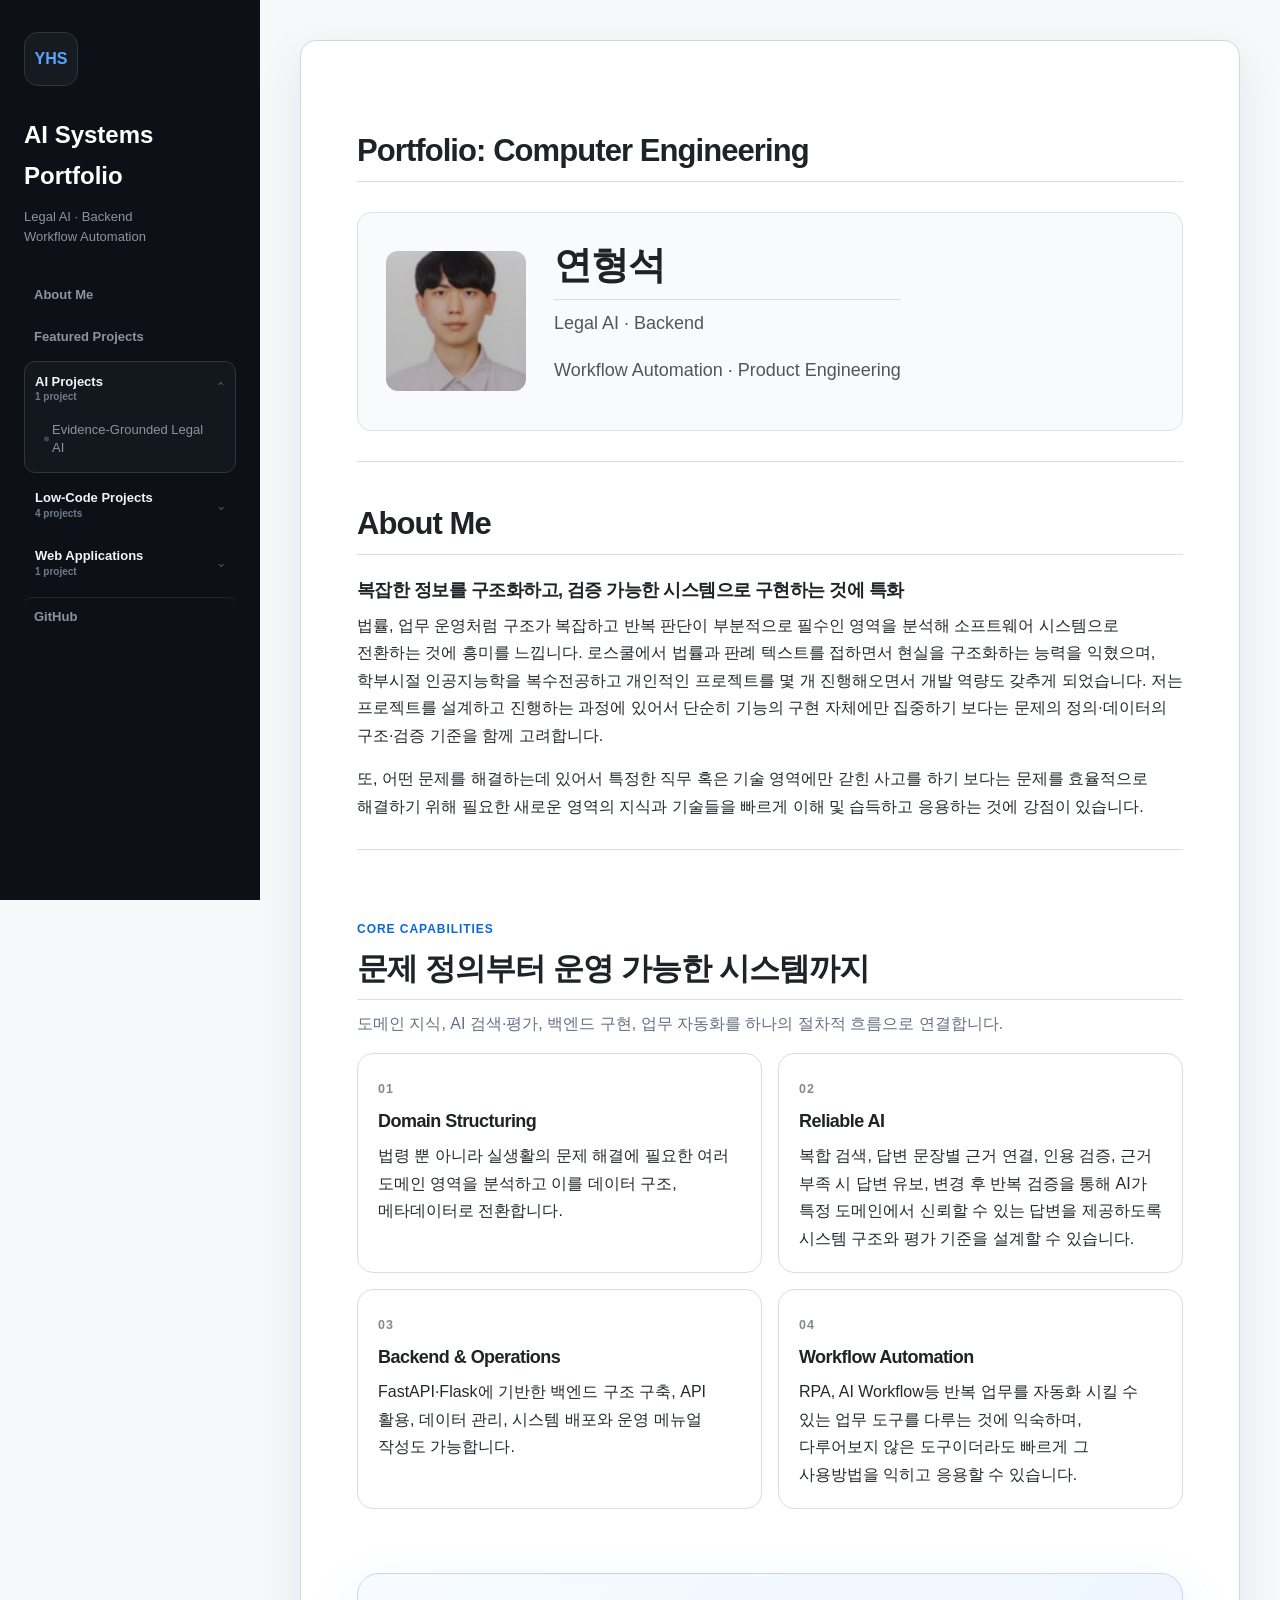
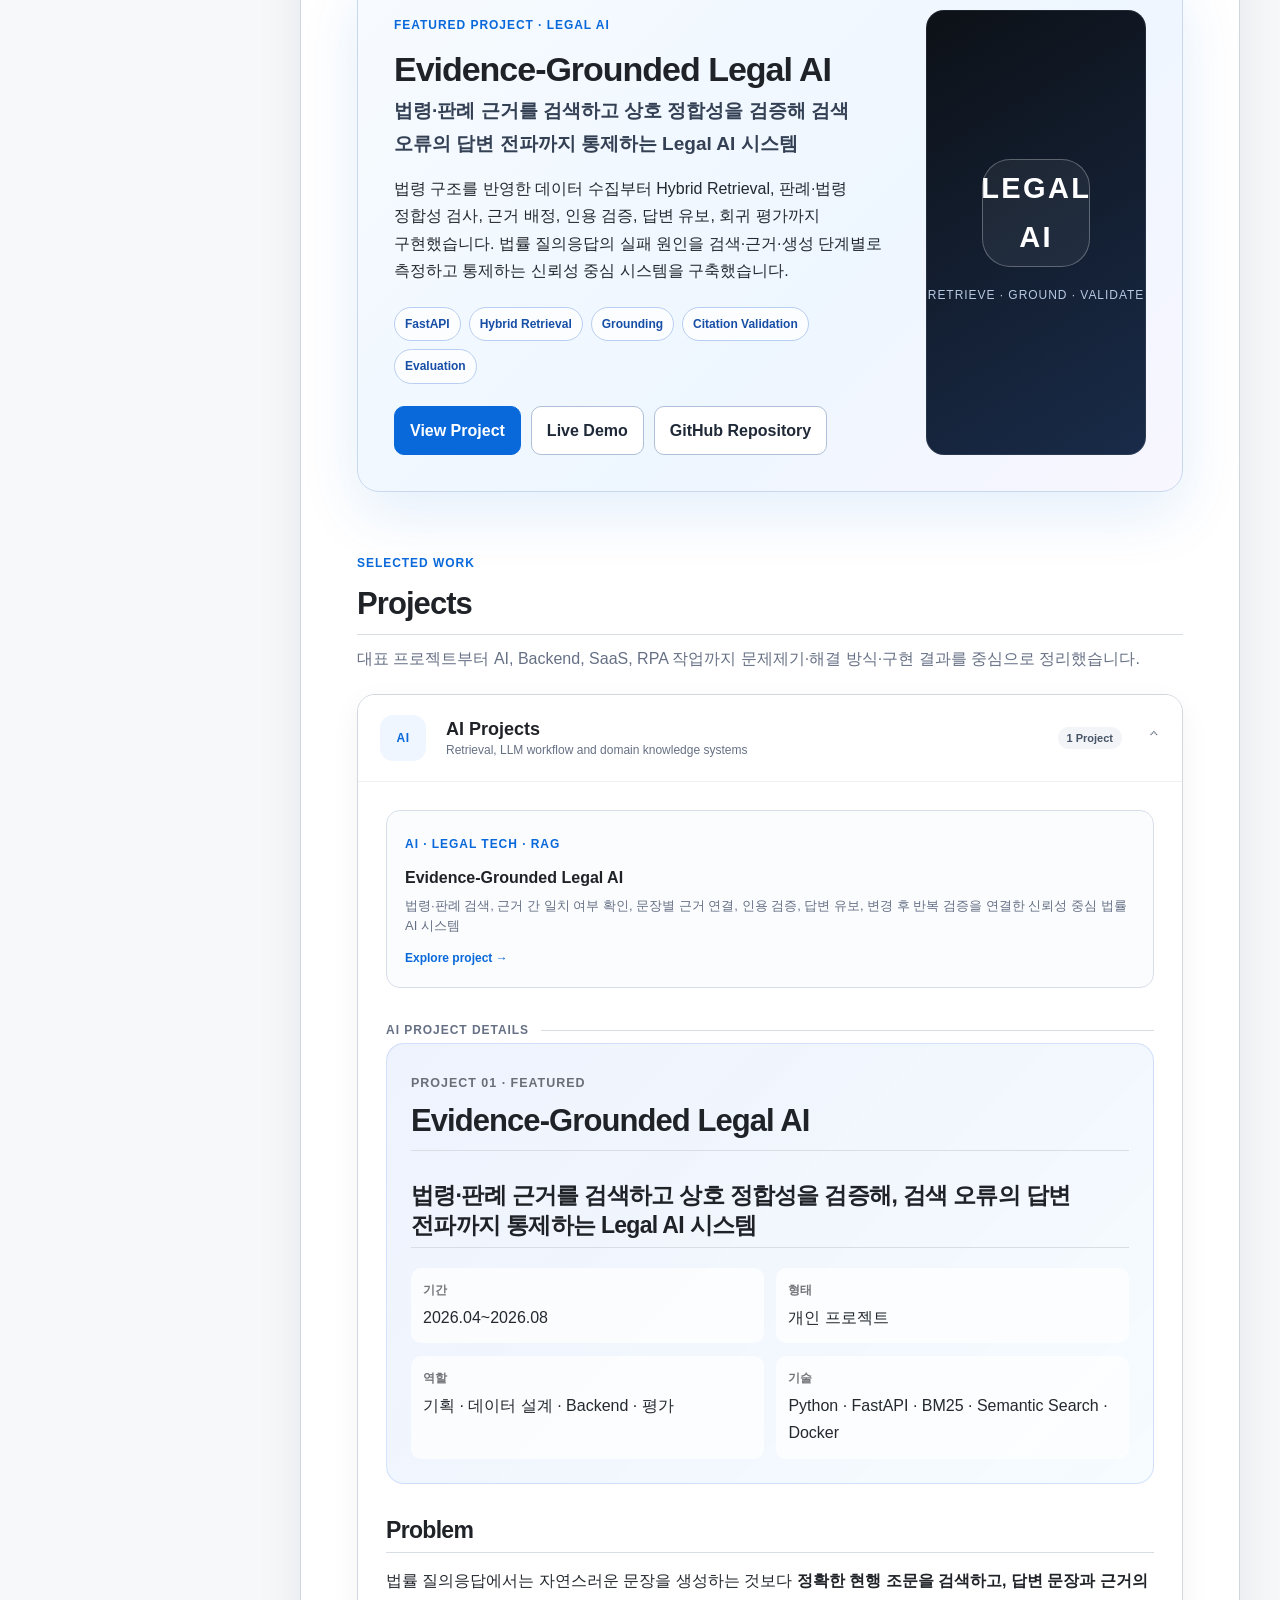
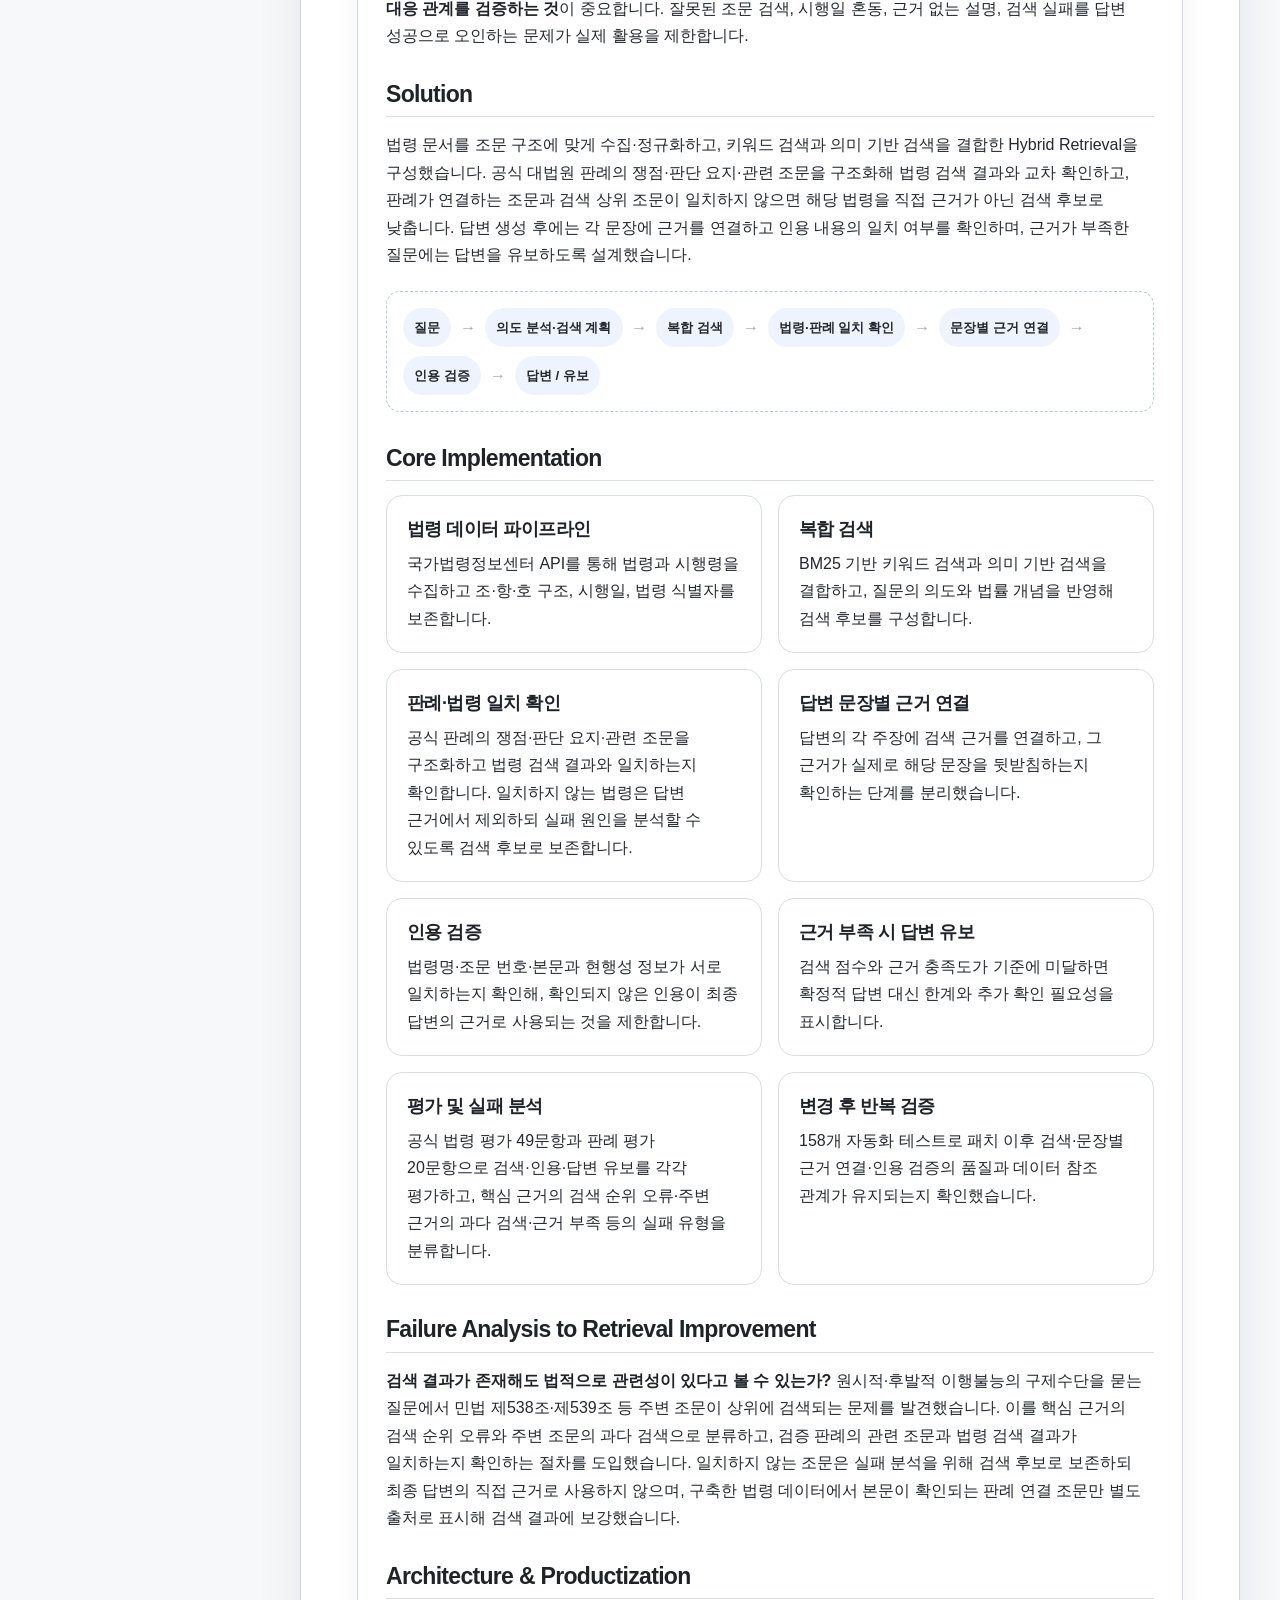
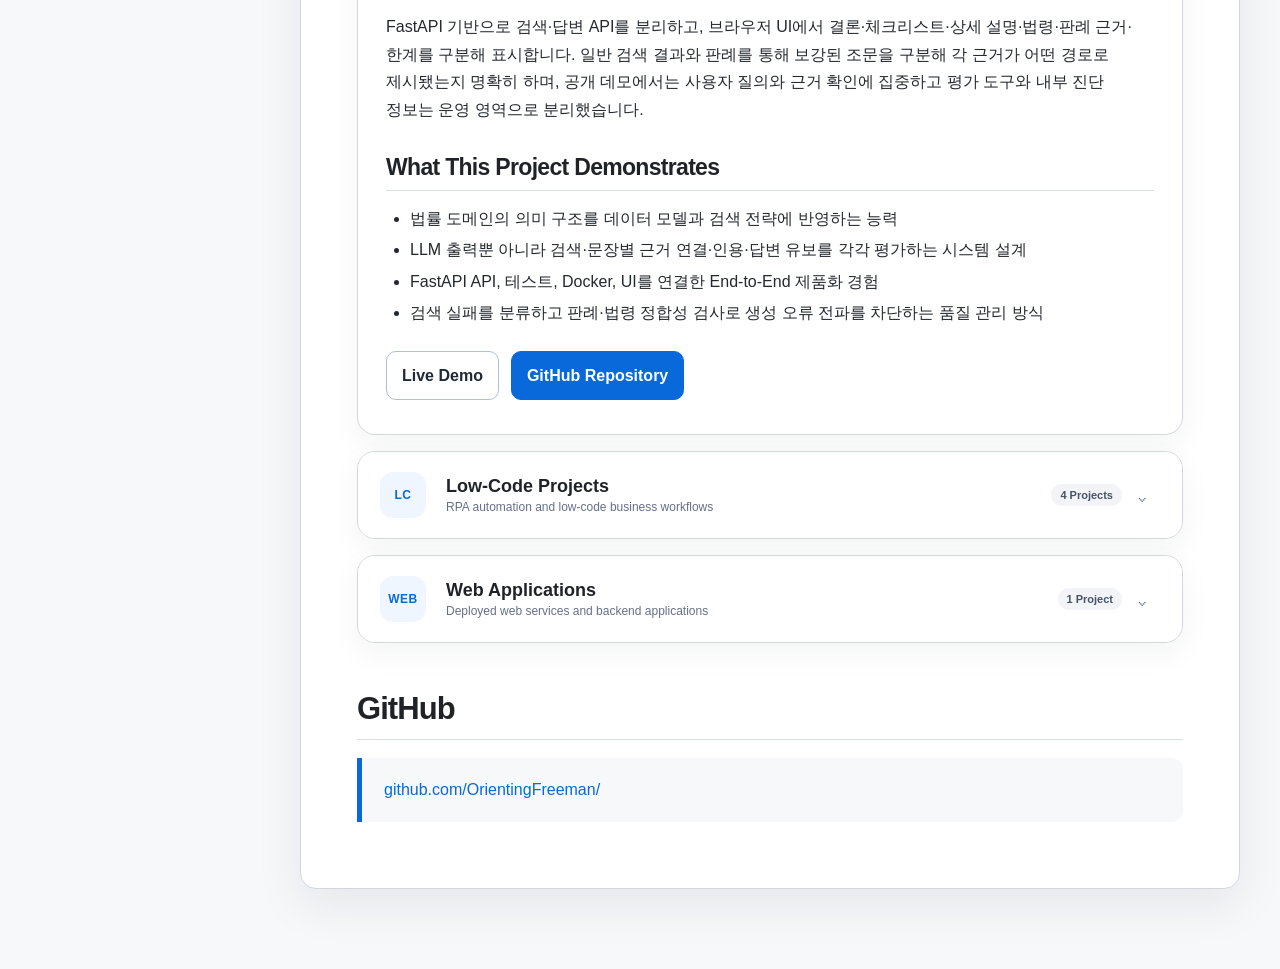
==== commit 07ccc508: "08/02-3" ====
--- a/index.html
+++ b/index.html
@@ -79,7 +79,7 @@
 </div>
 <div class="capability-grid">
 <article class="capability-card"><span>01</span><h3>Domain Structuring</h3><p>법령 뿐 아니라 실생활의 문제 해결에 필요한 여러 도메인 영역을 분석하고 이를 데이터 구조, 메타데이터로 전환합니다.</p></article>
-<article class="capability-card"><span>02</span><h3>Reliable AI</h3><p>Hybrid Retrieval, Grounding, Citation Validation, Abstention, Regression Evaluation등 AI가 특정한 도메인 영역에서 실질적으로 문제해결을 해낼 수 있게 하는 시스템 구조 및 평가 기준을 설계할 수 있습니다.</p></article>
+<article class="capability-card"><span>02</span><h3>Reliable AI</h3><p>복합 검색, 답변 문장별 근거 연결, 인용 검증, 근거 부족 시 답변 유보, 변경 후 반복 검증을 통해 AI가 특정 도메인에서 신뢰할 수 있는 답변을 제공하도록 시스템 구조와 평가 기준을 설계할 수 있습니다.</p></article>
 <article class="capability-card"><span>03</span><h3>Backend &amp; Operations</h3><p>FastAPI·Flask에 기반한 백엔드 구조 구축, API 활용, 데이터 관리, 시스템 배포와 운영 메뉴얼 작성도 가능합니다.</p></article>
 <article class="capability-card"><span>04</span><h3>Workflow Automation</h3><p>RPA, AI Workflow등 반복 업무를 자동화 시킬 수 있는 업무 도구를 다루는 것에 익숙하며, 다루어보지 않은 도구이더라도 빠르게 그 사용방법을 익히고 응용할 수 있습니다.</p></article>
 </div>
@@ -114,7 +114,7 @@
 <span class="category-copy"><strong>AI Projects</strong><small>Retrieval, LLM workflow and domain knowledge systems</small></span>
 <span class="category-count">1 Project</span><span class="category-chevron">⌄</span>
 </button>
-<div class="category-panel" id="panel-ai-projects"><div class="category-intro"><a class="project-summary-card" href="#evidence-grounded-legal-ai"><span class="project-type">AI · Legal Tech · RAG</span><strong>Evidence-Grounded Legal AI</strong><p>법령·판례 검색, 정합성 검증, Grounding, Citation Validation, Abstention, Regression Evaluation을 연결한 신뢰성 중심 법률 AI 시스템</p><span class="summary-link">Explore project →</span></a></div><div class="details-divider">AI Project Details</div>
+<div class="category-panel" id="panel-ai-projects"><div class="category-intro"><a class="project-summary-card" href="#evidence-grounded-legal-ai"><span class="project-type">AI · Legal Tech · RAG</span><strong>Evidence-Grounded Legal AI</strong><p>법령·판례 검색, 근거 간 일치 여부 확인, 문장별 근거 연결, 인용 검증, 답변 유보, 변경 후 반복 검증을 연결한 신뢰성 중심 법률 AI 시스템</p><span class="summary-link">Explore project →</span></a></div><div class="details-divider">AI Project Details</div>
 
 
 
@@ -174,29 +174,29 @@
 <h2>Problem</h2>
 <p>법률 질의응답에서는 자연스러운 문장을 생성하는 것보다 <strong>정확한 현행 조문을 검색하고, 답변 문장과 근거의 대응 관계를 검증하는 것</strong>이 중요합니다. 잘못된 조문 검색, 시행일 혼동, 근거 없는 설명, 검색 실패를 답변 성공으로 오인하는 문제가 실제 활용을 제한합니다.</p>
 <h2>Solution</h2>
-<p>법령 문서를 조문 구조에 맞게 수집·정규화하고, Keyword Search와 Semantic Search를 결합한 Hybrid Retrieval을 구성했습니다. 공식 대법원 판례의 쟁점·판단 요지·관련 조문을 구조화해 법령 검색 결과와 교차 검증하고, 판례 연결 조문과 검색 상위 조문이 불일치하면 해당 법령을 직접 근거가 아닌 검색 후보로 강등합니다. 생성 후에는 문장별 근거 배정과 Citation Validation을 수행하며, 근거가 부족한 질문에는 답변을 유보하도록 설계했습니다.</p>
+<p>법령 문서를 조문 구조에 맞게 수집·정규화하고, 키워드 검색과 의미 기반 검색을 결합한 Hybrid Retrieval을 구성했습니다. 공식 대법원 판례의 쟁점·판단 요지·관련 조문을 구조화해 법령 검색 결과와 교차 확인하고, 판례가 연결하는 조문과 검색 상위 조문이 일치하지 않으면 해당 법령을 직접 근거가 아닌 검색 후보로 낮춥니다. 답변 생성 후에는 각 문장에 근거를 연결하고 인용 내용의 일치 여부를 확인하며, 근거가 부족한 질문에는 답변을 유보하도록 설계했습니다.</p>
 <div aria-label="Legal AI architecture" class="legal-ai-flow">
-<span>Question</span><b>→</b><span>Intent &amp; Planning</span><b>→</b><span>Hybrid Retrieval</span><b>→</b><span>Statute·Precedent Alignment</span><b>→</b><span>Evidence Assignment</span><b>→</b><span>Citation Validation</span><b>→</b><span>Answer / Abstain</span>
+<span>질문</span><b>→</b><span>의도 분석·검색 계획</span><b>→</b><span>복합 검색</span><b>→</b><span>법령·판례 일치 확인</span><b>→</b><span>문장별 근거 연결</span><b>→</b><span>인용 검증</span><b>→</b><span>답변 / 유보</span>
 </div>
 <h2>Core Implementation</h2>
 <div class="feature-grid">
 <article><h3>법령 데이터 파이프라인</h3><p>국가법령정보센터 API를 통해 법령과 시행령을 수집하고 조·항·호 구조, 시행일, 법령 식별자를 보존합니다.</p></article>
-<article><h3>Hybrid Retrieval</h3><p>BM25 기반 Lexical Search와 Semantic Search를 결합하고 질의 의도와 법률 개념을 반영해 검색 후보를 구성합니다.</p></article>
-<article><h3>Precedent–Statute Alignment</h3><p>공식 판례의 쟁점·판단 요지·관련 조문을 구조화하고 법령 검색 결과와 정합성을 검사합니다. 불일치 법령은 답변 근거에서 제외하되 실패 분석을 위해 검색 후보로 보존합니다.</p></article>
-<article><h3>Grounding &amp; Evidence Assignment</h3><p>답변의 각 주장에 검색 근거를 연결하고, 근거가 실제 문장을 지지하는지 검증하는 단계를 분리했습니다.</p></article>
-<article><h3>Citation Validation</h3><p>법령명·조문 번호·본문의 일치 여부와 현행성 정보를 확인해 잘못된 인용이 최종 답변에 포함되지 않도록 합니다.</p></article>
-<article><h3>Abstention</h3><p>검색 점수와 근거 충족도가 기준에 미달하면 확정적 답변 대신 한계와 추가 확인 필요성을 표시합니다.</p></article>
-<article><h3>Evaluation &amp; Failure Analysis</h3><p>공식 법령 평가 49문항과 판례 평가 20문항으로 검색·인용·답변 유보를 개별 평가하고, wrong_top1·over_retrieval·근거 부족 등의 실패 유형을 분류합니다.</p></article>
-<article><h3>Regression Validation</h3><p>158개 자동화 테스트로 패치 이후 Retrieval, Grounding, Citation 품질과 데이터 참조 무결성이 유지되는지 검증했습니다.</p></article>
+<article><h3>복합 검색</h3><p>BM25 기반 키워드 검색과 의미 기반 검색을 결합하고, 질문의 의도와 법률 개념을 반영해 검색 후보를 구성합니다.</p></article>
+<article><h3>판례·법령 일치 확인</h3><p>공식 판례의 쟁점·판단 요지·관련 조문을 구조화하고 법령 검색 결과와 일치하는지 확인합니다. 일치하지 않는 법령은 답변 근거에서 제외하되 실패 원인을 분석할 수 있도록 검색 후보로 보존합니다.</p></article>
+<article><h3>답변 문장별 근거 연결</h3><p>답변의 각 주장에 검색 근거를 연결하고, 그 근거가 실제로 해당 문장을 뒷받침하는지 확인하는 단계를 분리했습니다.</p></article>
+<article><h3>인용 검증</h3><p>법령명·조문 번호·본문과 현행성 정보가 서로 일치하는지 확인해, 확인되지 않은 인용이 최종 답변의 근거로 사용되는 것을 제한합니다.</p></article>
+<article><h3>근거 부족 시 답변 유보</h3><p>검색 점수와 근거 충족도가 기준에 미달하면 확정적 답변 대신 한계와 추가 확인 필요성을 표시합니다.</p></article>
+<article><h3>평가 및 실패 분석</h3><p>공식 법령 평가 49문항과 판례 평가 20문항으로 검색·인용·답변 유보를 각각 평가하고, 핵심 근거의 검색 순위 오류·주변 근거의 과다 검색·근거 부족 등의 실패 유형을 분류합니다.</p></article>
+<article><h3>변경 후 반복 검증</h3><p>158개 자동화 테스트로 패치 이후 검색·문장별 근거 연결·인용 검증의 품질과 데이터 참조 관계가 유지되는지 확인했습니다.</p></article>
 </div>
 <h2>Failure Analysis to Retrieval Improvement</h2>
-<p><strong>검색 결과가 존재해도 법적으로 관련성이 있다고 볼 수 있는가?</strong> 원시적·후발적 이행불능의 구제수단을 묻는 질문에서 민법 제538조·제539조 등 주변 조문이 상위에 검색되는 문제를 발견했습니다. 이를 <code>wrong_top1</code>과 <code>over_retrieval</code>로 분류하고, 검증 판례의 관련 조문과 법령 검색 결과를 대조하는 정합성 가드를 도입했습니다. 불일치 조문은 실패 분석을 위해 검색 후보로 보존하되 최종 답변의 직접 근거로 사용하지 않으며, 공식 corpus에 실제 존재하는 판례 연결 조문은 별도 provenance로 보강했습니다.</p>
+<p><strong>검색 결과가 존재해도 법적으로 관련성이 있다고 볼 수 있는가?</strong> 원시적·후발적 이행불능의 구제수단을 묻는 질문에서 민법 제538조·제539조 등 주변 조문이 상위에 검색되는 문제를 발견했습니다. 이를 핵심 근거의 검색 순위 오류와 주변 조문의 과다 검색으로 분류하고, 검증 판례의 관련 조문과 법령 검색 결과가 일치하는지 확인하는 절차를 도입했습니다. 일치하지 않는 조문은 실패 분석을 위해 검색 후보로 보존하되 최종 답변의 직접 근거로 사용하지 않으며, 구축한 법령 데이터에서 본문이 확인되는 판례 연결 조문만 별도 출처로 표시해 검색 결과에 보강했습니다.</p>
 <h2>Architecture &amp; Productization</h2>
-<p>FastAPI 기반으로 검색·답변 API를 분리하고, 브라우저 UI에서 결론·체크리스트·상세 설명·법령·판례 근거·한계를 구분해 표시합니다. 일반 검색 결과와 판례 연결 조문은 provenance를 분리해 출처를 명확히 하며, 공개 데모에서는 사용자 질의와 근거 확인에 집중하고 평가 도구와 내부 진단 정보는 운영 영역으로 분리했습니다.</p>
+<p>FastAPI 기반으로 검색·답변 API를 분리하고, 브라우저 UI에서 결론·체크리스트·상세 설명·법령·판례 근거·한계를 구분해 표시합니다. 일반 검색 결과와 판례를 통해 보강된 조문을 구분해 각 근거가 어떤 경로로 제시됐는지 명확히 하며, 공개 데모에서는 사용자 질의와 근거 확인에 집중하고 평가 도구와 내부 진단 정보는 운영 영역으로 분리했습니다.</p>
 <h2>What This Project Demonstrates</h2>
 <ul>
 <li>법률 도메인의 의미 구조를 데이터 모델과 검색 전략에 반영하는 능력</li>
-<li>LLM 출력만이 아니라 Retrieval·Grounding·Citation·Abstention을 개별 평가하는 시스템 설계</li>
+<li>LLM 출력뿐 아니라 검색·문장별 근거 연결·인용·답변 유보를 각각 평가하는 시스템 설계</li>
 <li>FastAPI API, 테스트, Docker, UI를 연결한 End-to-End 제품화 경험</li>
 <li>검색 실패를 분류하고 판례·법령 정합성 검사로 생성 오류 전파를 차단하는 품질 관리 방식</li>
 </ul>
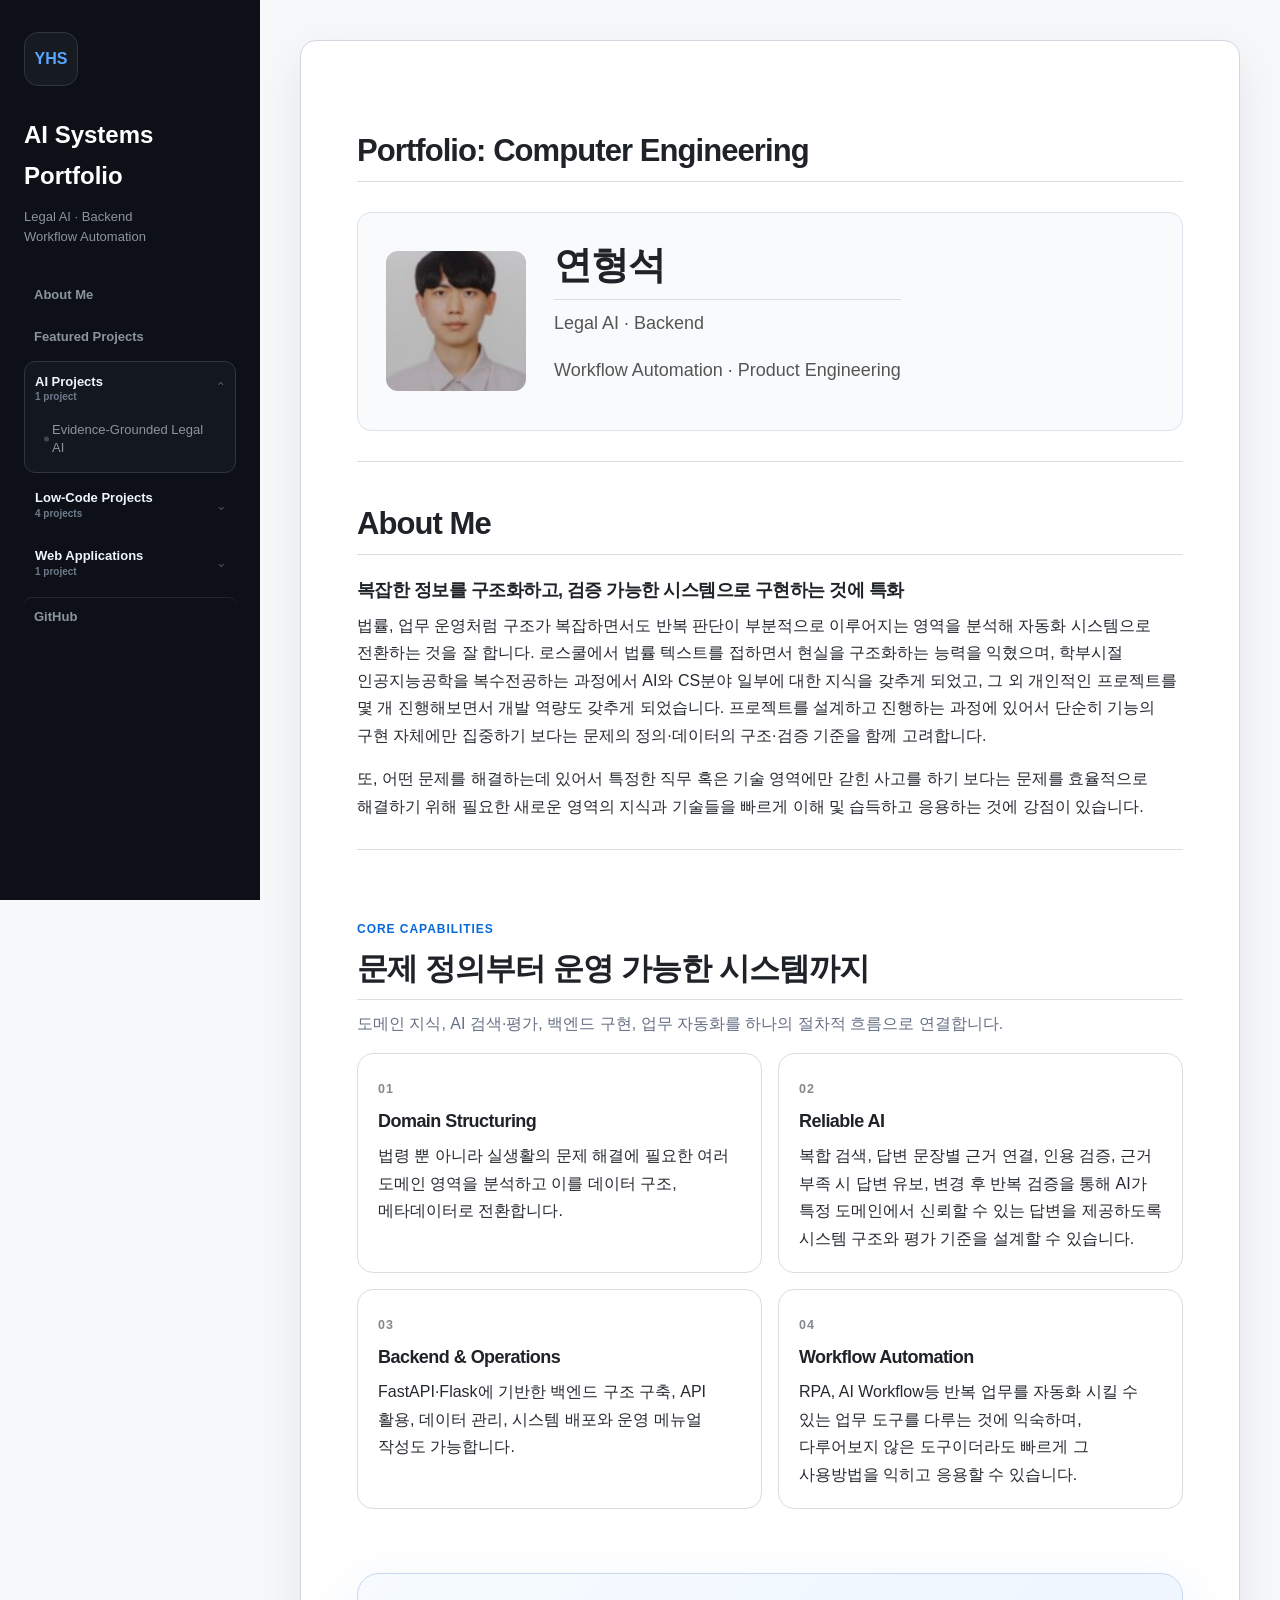
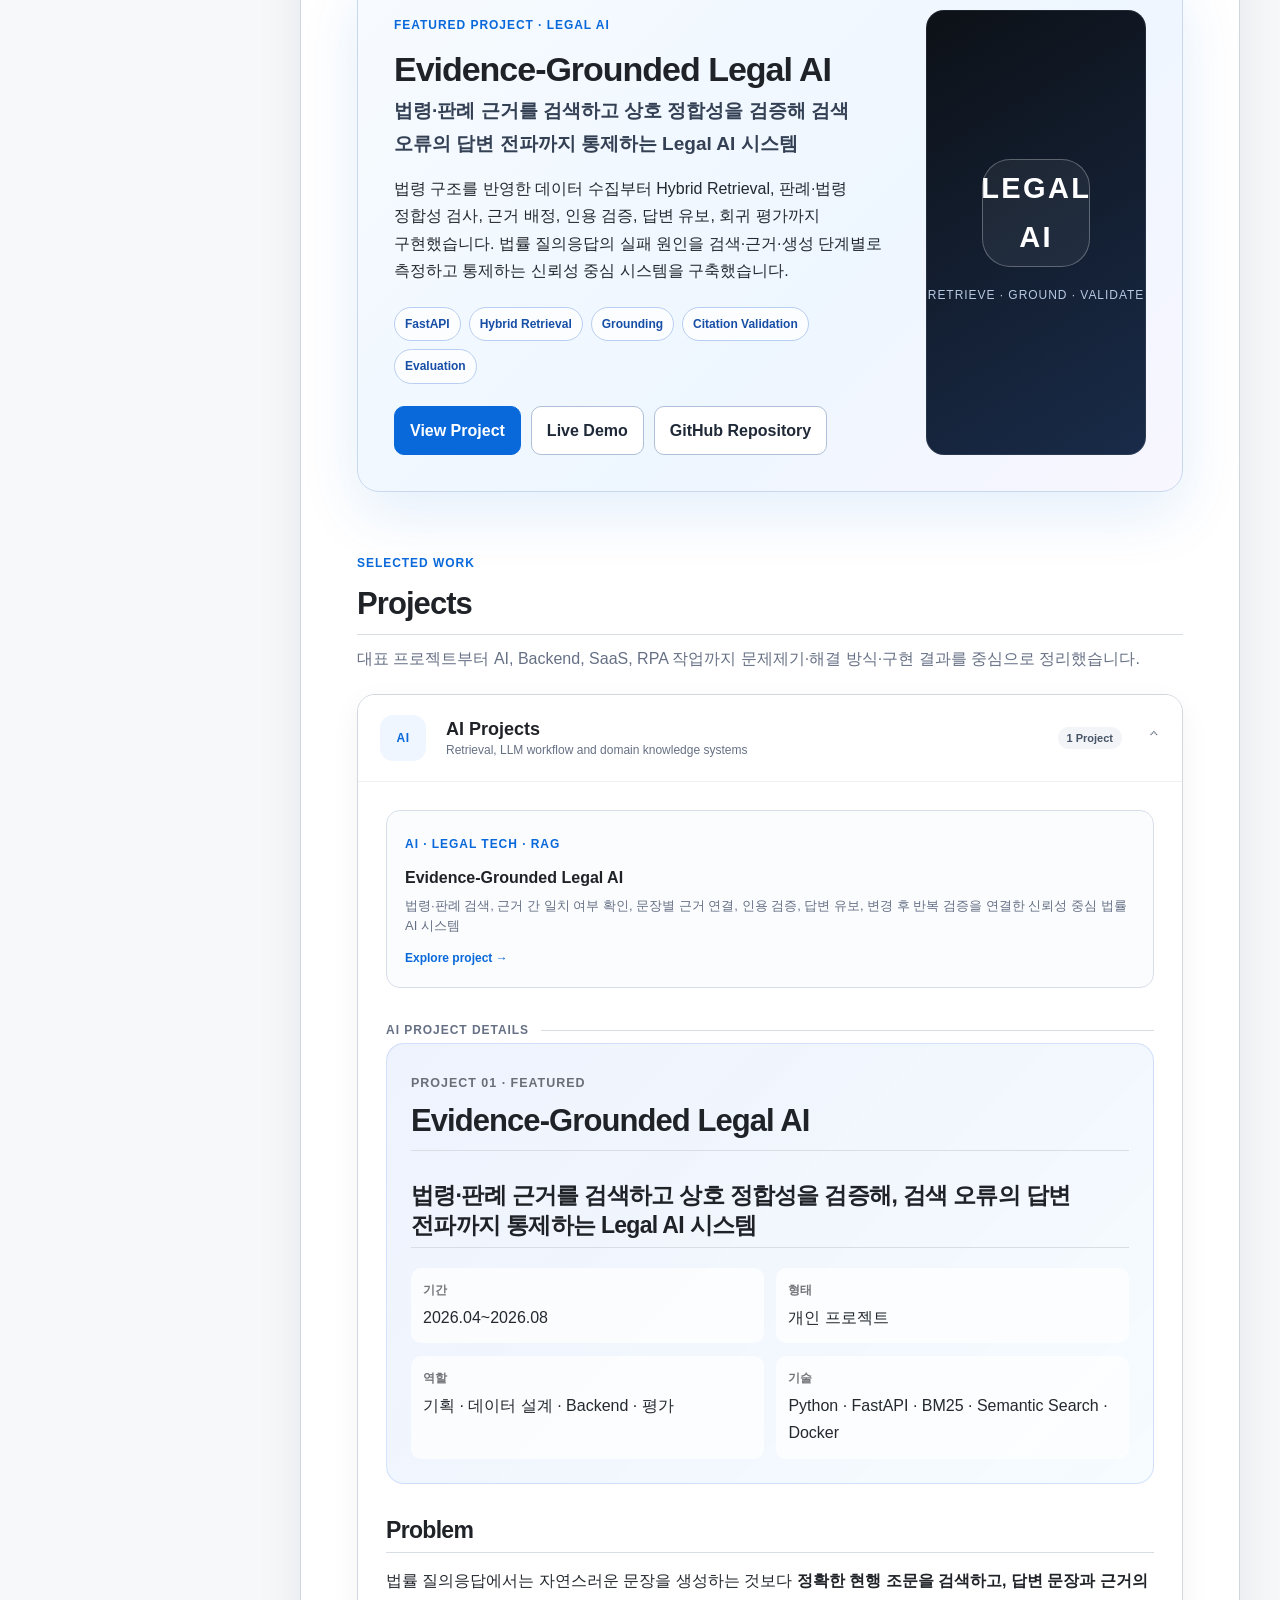
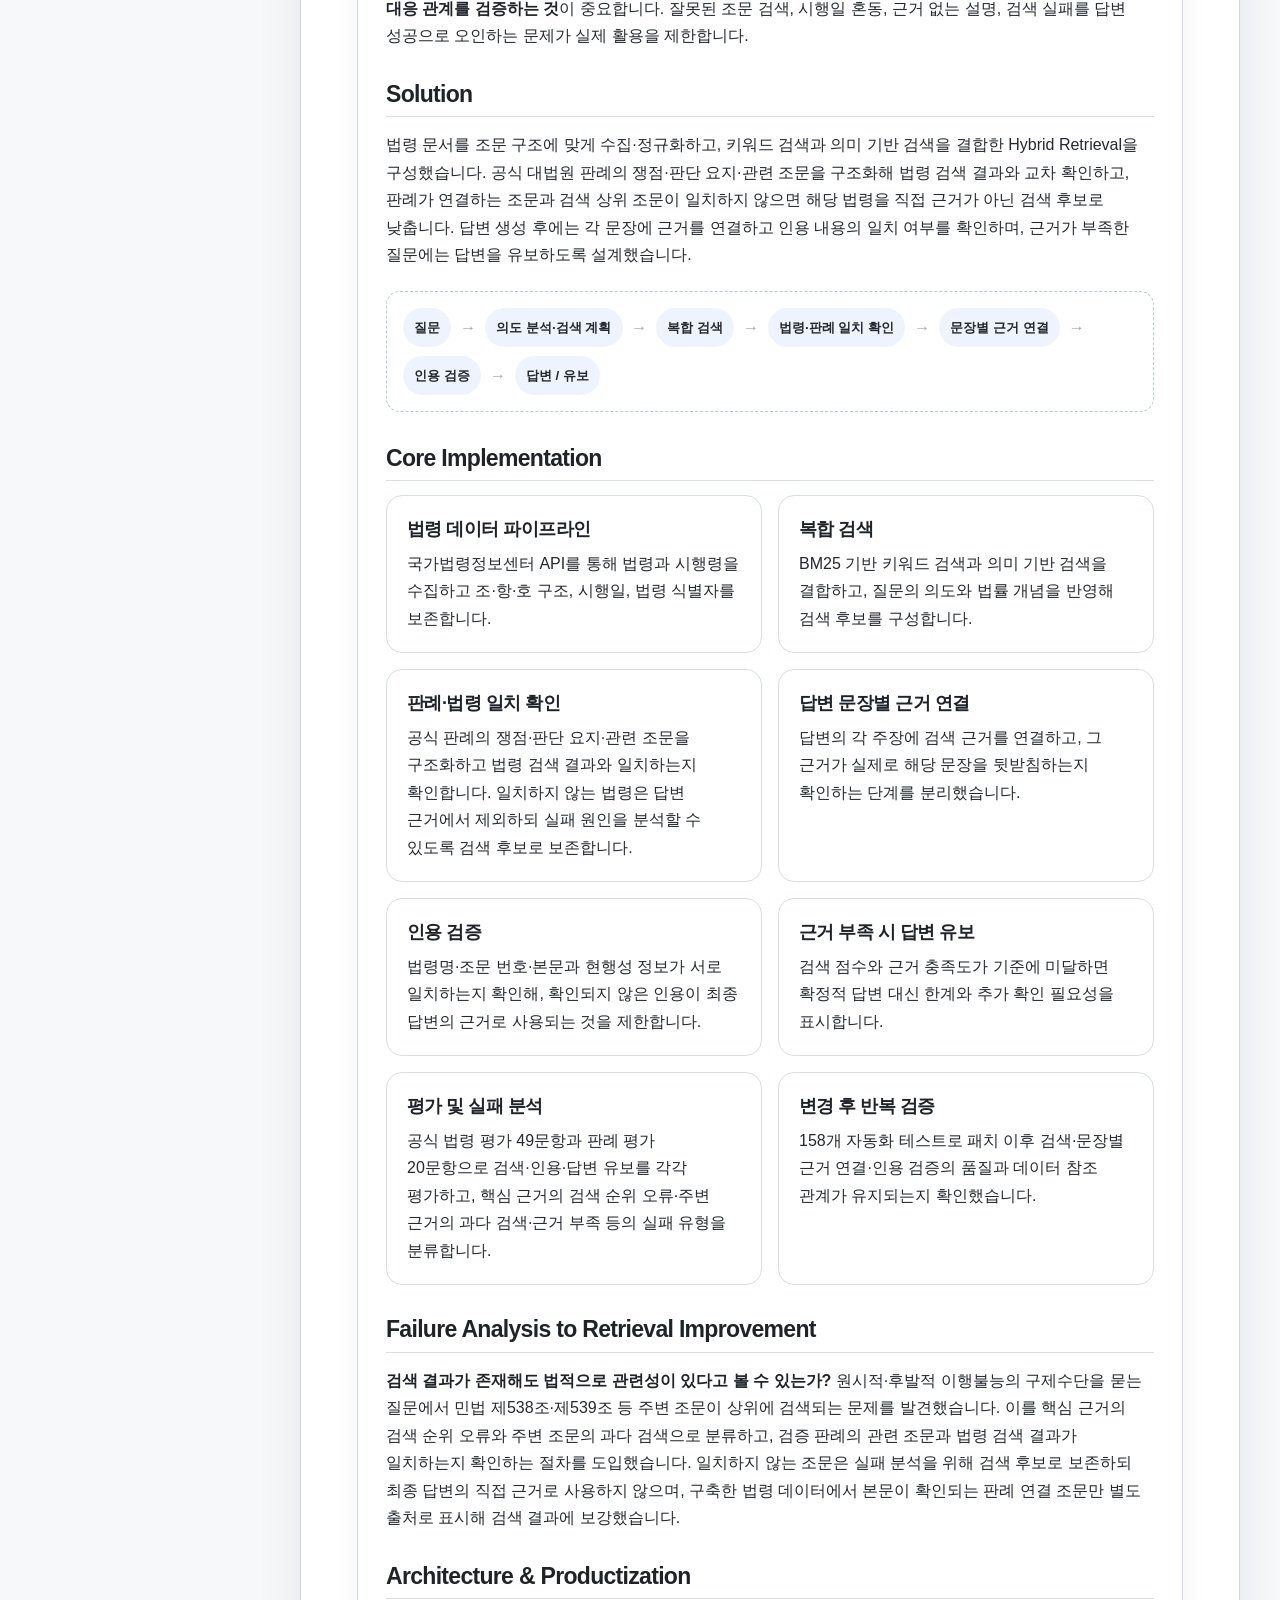
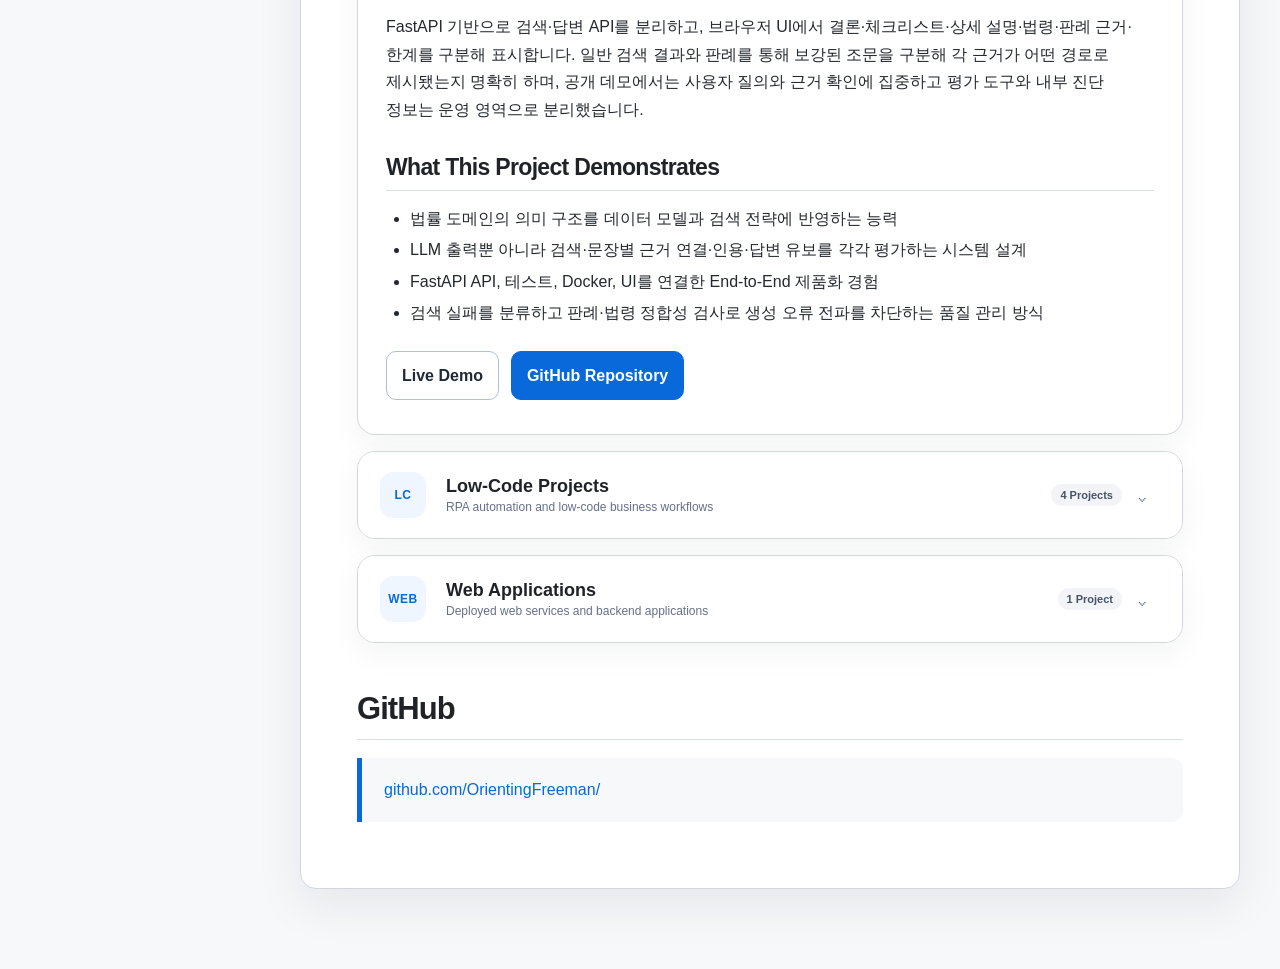
==== commit ec49bbf7: "08/02 -4" ====
--- a/index.html
+++ b/index.html
@@ -67,7 +67,7 @@
 <hr/>
 <h1 id="about-me-why-development">About Me</h1>
 <h3 id="문제를-반복하지-않기-위해-시스템을-만드는-사람">복잡한 정보를 구조화하고, 검증 가능한 시스템으로 구현하는 것에 특화</h3>
-<p>법률, 업무 운영처럼 구조가 복잡하고 반복 판단이 부분적으로 필수인 영역을 분석해 소프트웨어 시스템으로 전환하는 것에 흥미를 느낍니다. 로스쿨에서 법률과 판례 텍스트를 접하면서 현실을 구조화하는 능력을 익혔으며, 학부시절 인공지능학을 복수전공하고 개인적인 프로젝트를 몇 개 진행해오면서 개발 역량도 갖추게 되었습니다. 저는 프로젝트를 설계하고 진행하는 과정에 있어서 단순히 기능의 구현 자체에만 집중하기 보다는 문제의 정의·데이터의 구조·검증 기준을 함께 고려합니다.</p>
+<p>법률, 업무 운영처럼 구조가 복잡하면서도 반복 판단이 부분적으로 이루어지는 영역을 분석해 자동화 시스템으로 전환하는 것을 잘 합니다. 로스쿨에서 법률 텍스트를 접하면서 현실을 구조화하는 능력을 익혔으며, 학부시절 인공지능공학을 복수전공하는 과정에서 AI와 CS분야 일부에 대한 지식을 갖추게 되었고, 그 외 개인적인 프로젝트를 몇 개 진행해보면서 개발 역량도 갖추게 되었습니다. 프로젝트를 설계하고 진행하는 과정에 있어서 단순히 기능의 구현 자체에만 집중하기 보다는 문제의 정의·데이터의 구조·검증 기준을 함께 고려합니다.</p>
 <p>또, 어떤 문제를 해결하는데 있어서 특정한 직무 혹은 기술 영역에만 갇힌 사고를 하기 보다는 문제를 효율적으로 해결하기 위해 필요한 새로운 영역의 지식과 기술들을 빠르게 이해 및 습득하고 응용하는 것에 강점이 있습니다.</p>
 <hr/>
 <hr/>
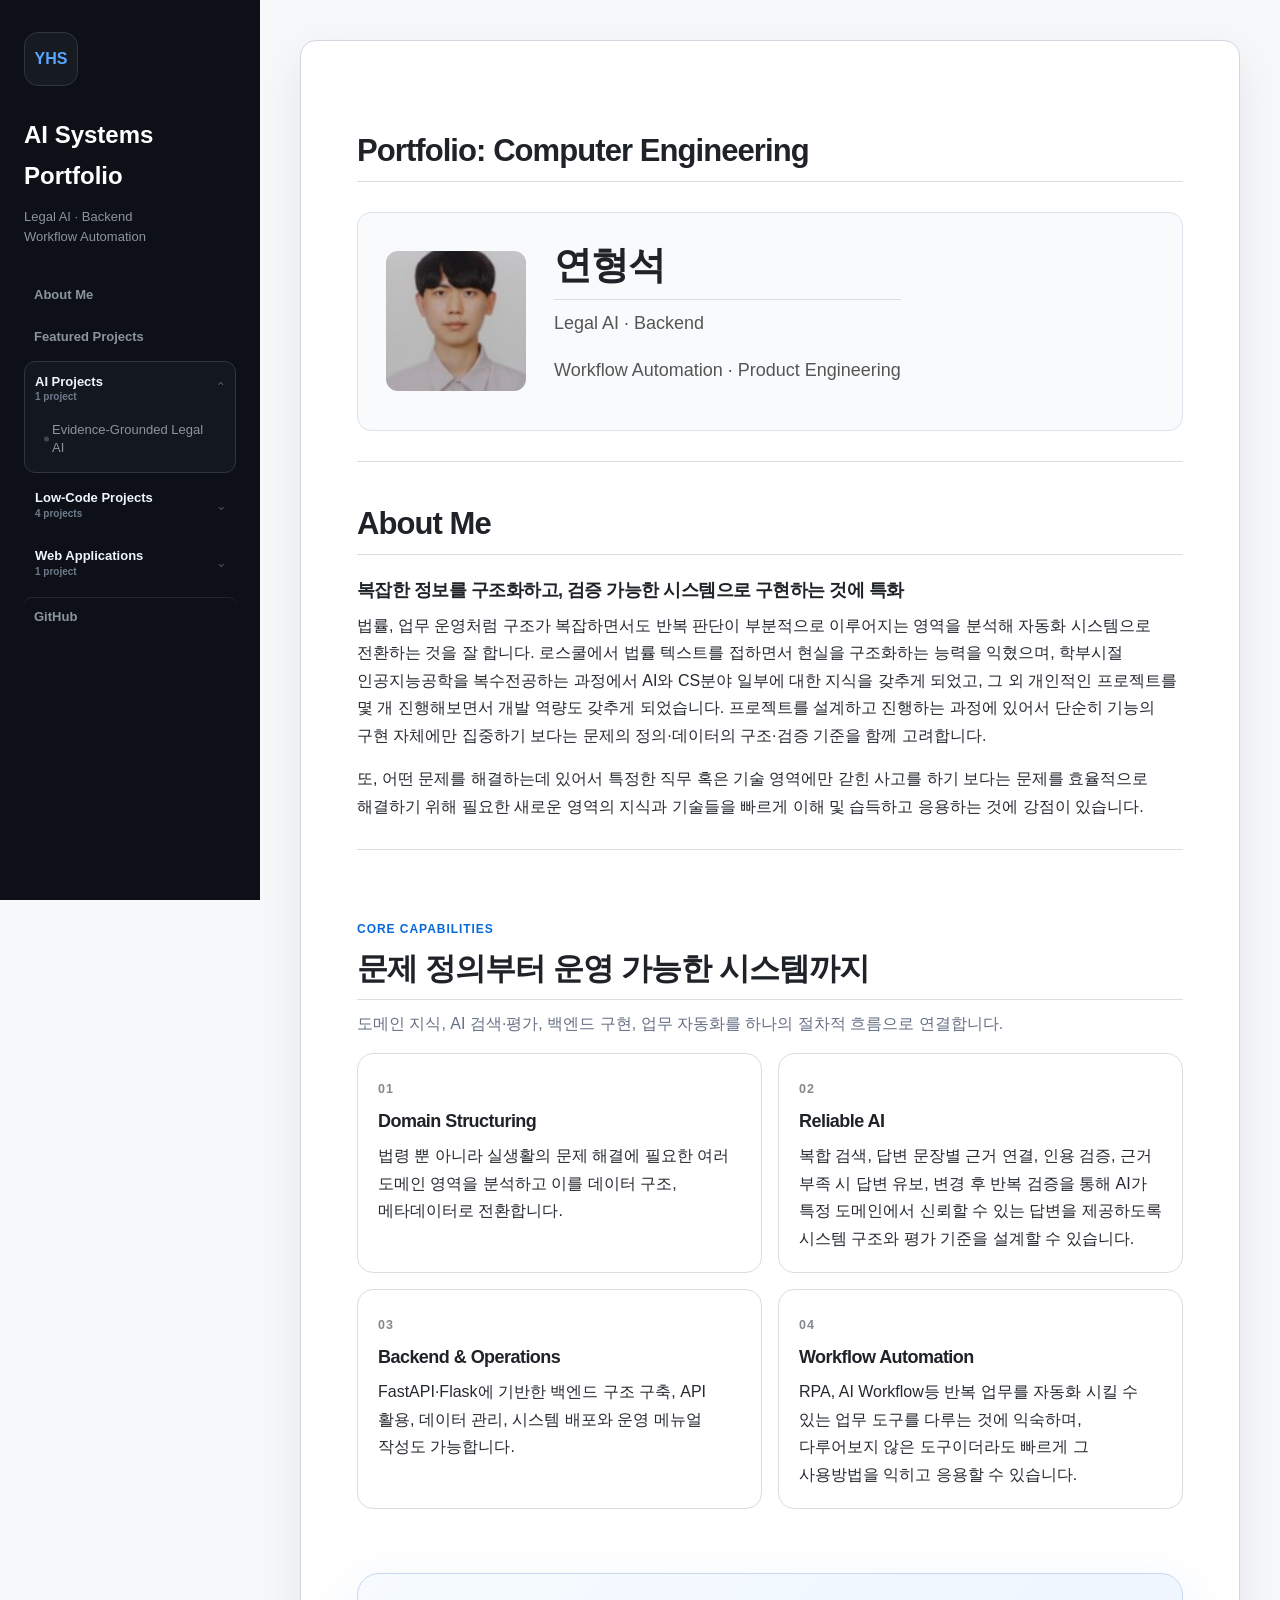
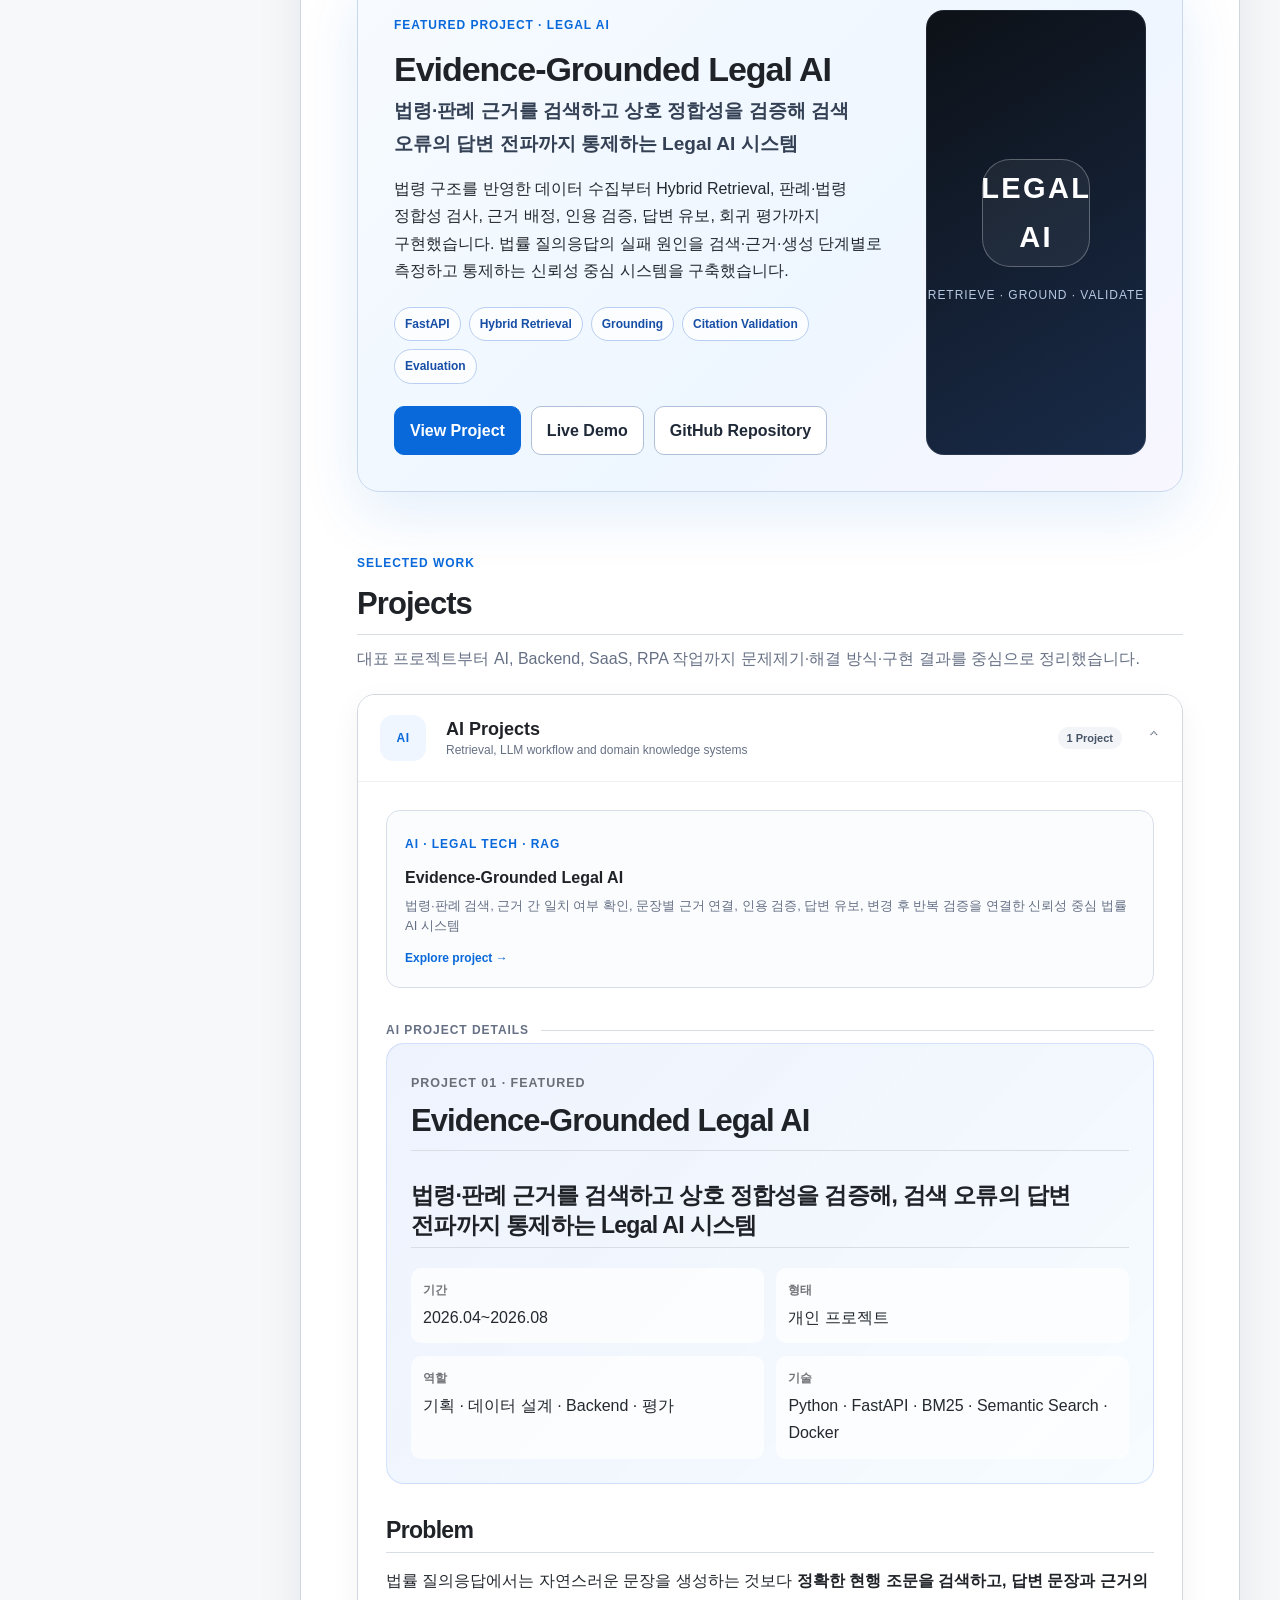
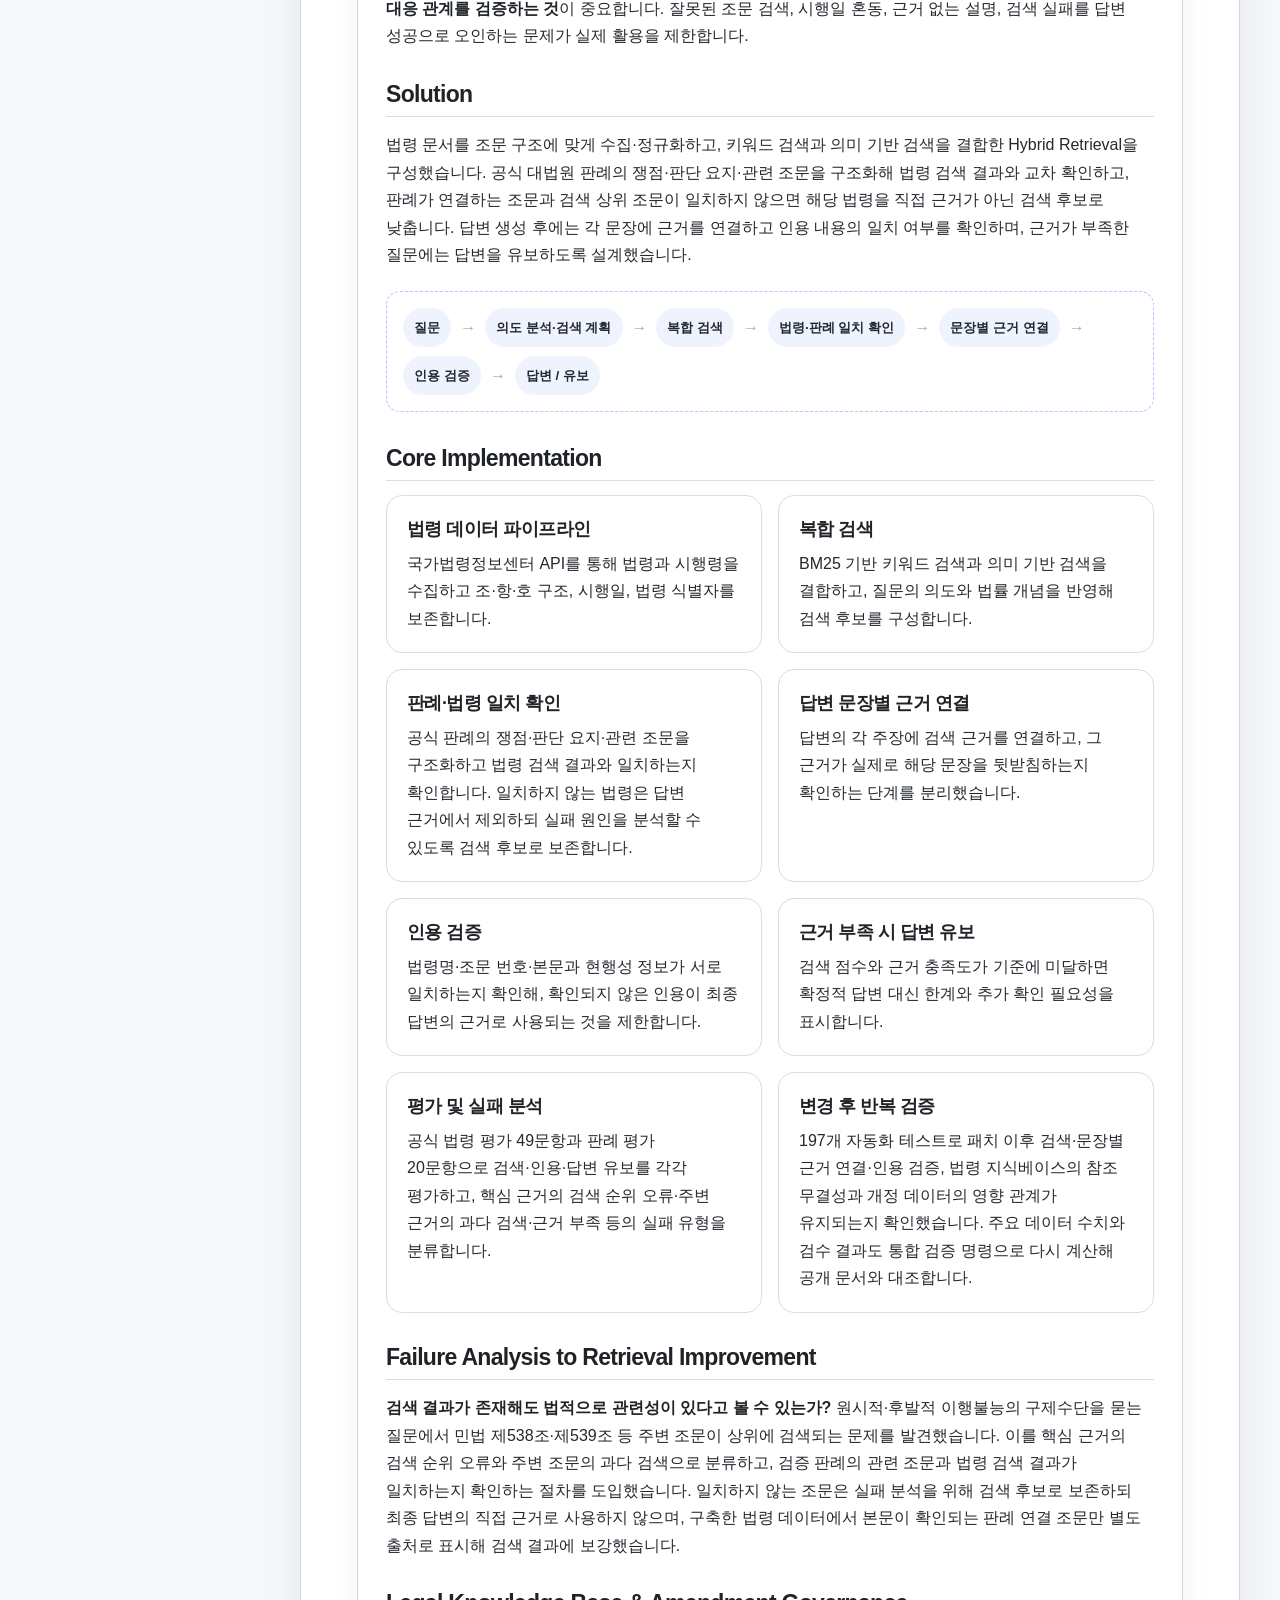
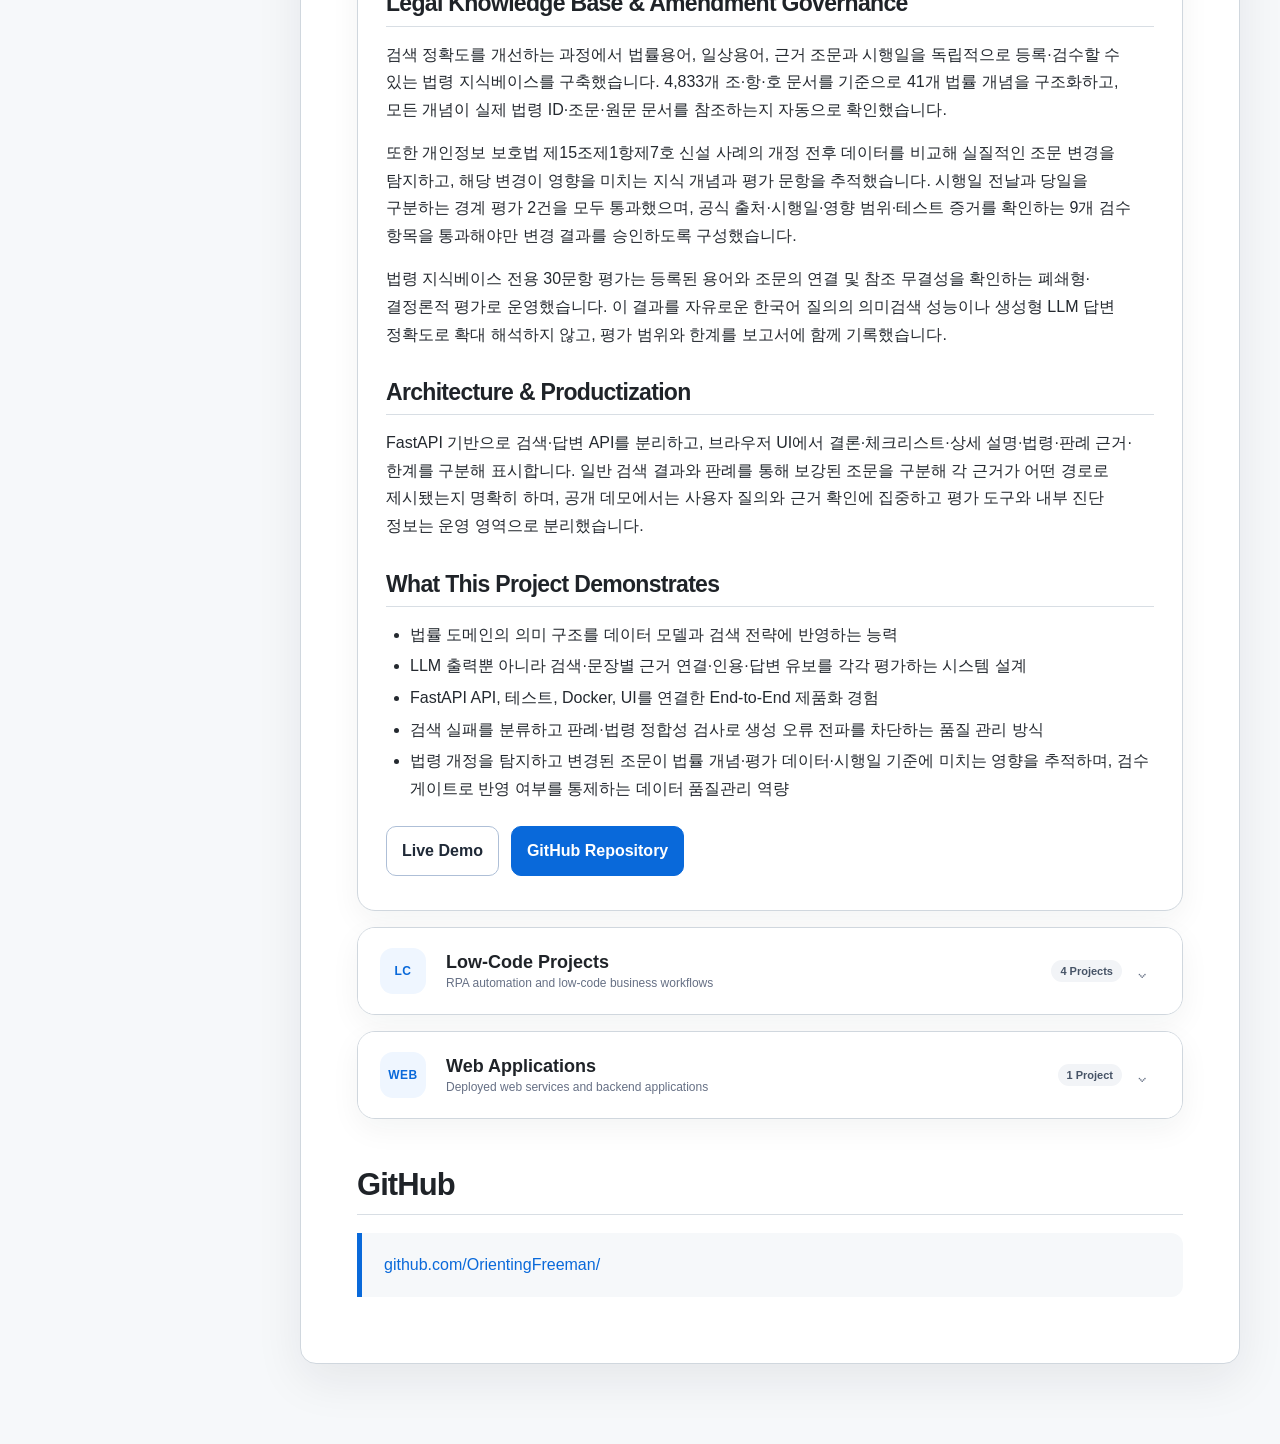
==== commit eba4e123: "KB Added" ====
--- a/index.html
+++ b/index.html
@@ -187,10 +187,14 @@
 <article><h3>인용 검증</h3><p>법령명·조문 번호·본문과 현행성 정보가 서로 일치하는지 확인해, 확인되지 않은 인용이 최종 답변의 근거로 사용되는 것을 제한합니다.</p></article>
 <article><h3>근거 부족 시 답변 유보</h3><p>검색 점수와 근거 충족도가 기준에 미달하면 확정적 답변 대신 한계와 추가 확인 필요성을 표시합니다.</p></article>
 <article><h3>평가 및 실패 분석</h3><p>공식 법령 평가 49문항과 판례 평가 20문항으로 검색·인용·답변 유보를 각각 평가하고, 핵심 근거의 검색 순위 오류·주변 근거의 과다 검색·근거 부족 등의 실패 유형을 분류합니다.</p></article>
-<article><h3>변경 후 반복 검증</h3><p>158개 자동화 테스트로 패치 이후 검색·문장별 근거 연결·인용 검증의 품질과 데이터 참조 관계가 유지되는지 확인했습니다.</p></article>
+<article><h3>변경 후 반복 검증</h3><p>197개 자동화 테스트로 패치 이후 검색·문장별 근거 연결·인용 검증, 법령 지식베이스의 참조 무결성과 개정 데이터의 영향 관계가 유지되는지 확인했습니다. 주요 데이터 수치와 검수 결과도 통합 검증 명령으로 다시 계산해 공개 문서와 대조합니다.</p></article>
 </div>
 <h2>Failure Analysis to Retrieval Improvement</h2>
 <p><strong>검색 결과가 존재해도 법적으로 관련성이 있다고 볼 수 있는가?</strong> 원시적·후발적 이행불능의 구제수단을 묻는 질문에서 민법 제538조·제539조 등 주변 조문이 상위에 검색되는 문제를 발견했습니다. 이를 핵심 근거의 검색 순위 오류와 주변 조문의 과다 검색으로 분류하고, 검증 판례의 관련 조문과 법령 검색 결과가 일치하는지 확인하는 절차를 도입했습니다. 일치하지 않는 조문은 실패 분석을 위해 검색 후보로 보존하되 최종 답변의 직접 근거로 사용하지 않으며, 구축한 법령 데이터에서 본문이 확인되는 판례 연결 조문만 별도 출처로 표시해 검색 결과에 보강했습니다.</p>
+<h2>Legal Knowledge Base &amp; Amendment Governance</h2>
+<p>검색 정확도를 개선하는 과정에서 법률용어, 일상용어, 근거 조문과 시행일을 독립적으로 등록·검수할 수 있는 법령 지식베이스를 구축했습니다. 4,833개 조·항·호 문서를 기준으로 41개 법률 개념을 구조화하고, 모든 개념이 실제 법령 ID·조문·원문 문서를 참조하는지 자동으로 확인했습니다.</p>
+<p>또한 개인정보 보호법 제15조제1항제7호 신설 사례의 개정 전후 데이터를 비교해 실질적인 조문 변경을 탐지하고, 해당 변경이 영향을 미치는 지식 개념과 평가 문항을 추적했습니다. 시행일 전날과 당일을 구분하는 경계 평가 2건을 모두 통과했으며, 공식 출처·시행일·영향 범위·테스트 증거를 확인하는 9개 검수 항목을 통과해야만 변경 결과를 승인하도록 구성했습니다.</p>
+<p>법령 지식베이스 전용 30문항 평가는 등록된 용어와 조문의 연결 및 참조 무결성을 확인하는 폐쇄형·결정론적 평가로 운영했습니다. 이 결과를 자유로운 한국어 질의의 의미검색 성능이나 생성형 LLM 답변 정확도로 확대 해석하지 않고, 평가 범위와 한계를 보고서에 함께 기록했습니다.</p>
 <h2>Architecture &amp; Productization</h2>
 <p>FastAPI 기반으로 검색·답변 API를 분리하고, 브라우저 UI에서 결론·체크리스트·상세 설명·법령·판례 근거·한계를 구분해 표시합니다. 일반 검색 결과와 판례를 통해 보강된 조문을 구분해 각 근거가 어떤 경로로 제시됐는지 명확히 하며, 공개 데모에서는 사용자 질의와 근거 확인에 집중하고 평가 도구와 내부 진단 정보는 운영 영역으로 분리했습니다.</p>
 <h2>What This Project Demonstrates</h2>
@@ -199,6 +203,7 @@
 <li>LLM 출력뿐 아니라 검색·문장별 근거 연결·인용·답변 유보를 각각 평가하는 시스템 설계</li>
 <li>FastAPI API, 테스트, Docker, UI를 연결한 End-to-End 제품화 경험</li>
 <li>검색 실패를 분류하고 판례·법령 정합성 검사로 생성 오류 전파를 차단하는 품질 관리 방식</li>
+<li>법령 개정을 탐지하고 변경된 조문이 법률 개념·평가 데이터·시행일 기준에 미치는 영향을 추적하며, 검수 게이트로 반영 여부를 통제하는 데이터 품질관리 역량</li>
 </ul>
 <div class="project-cta-row">
 <a class="project-action" href="http://161.33.177.192:8080" rel="noopener noreferrer" target="_blank">Live Demo</a>
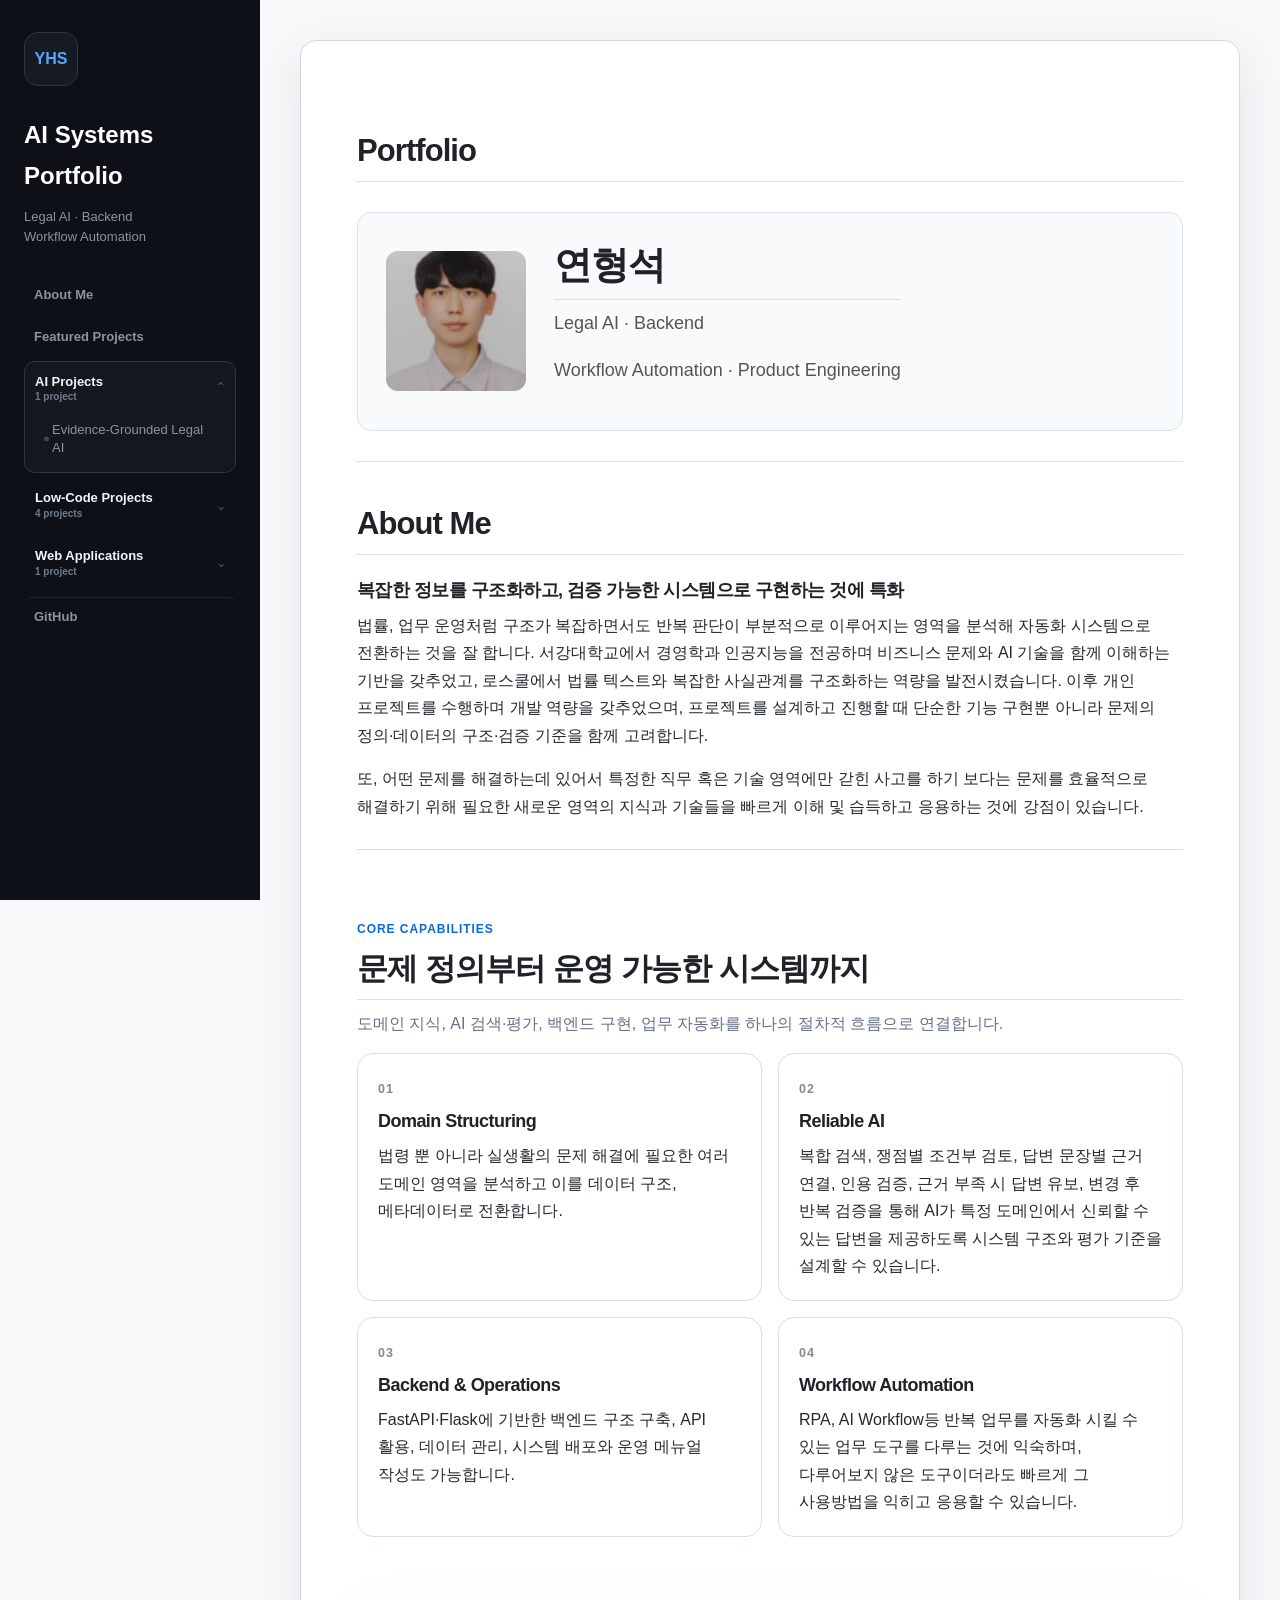
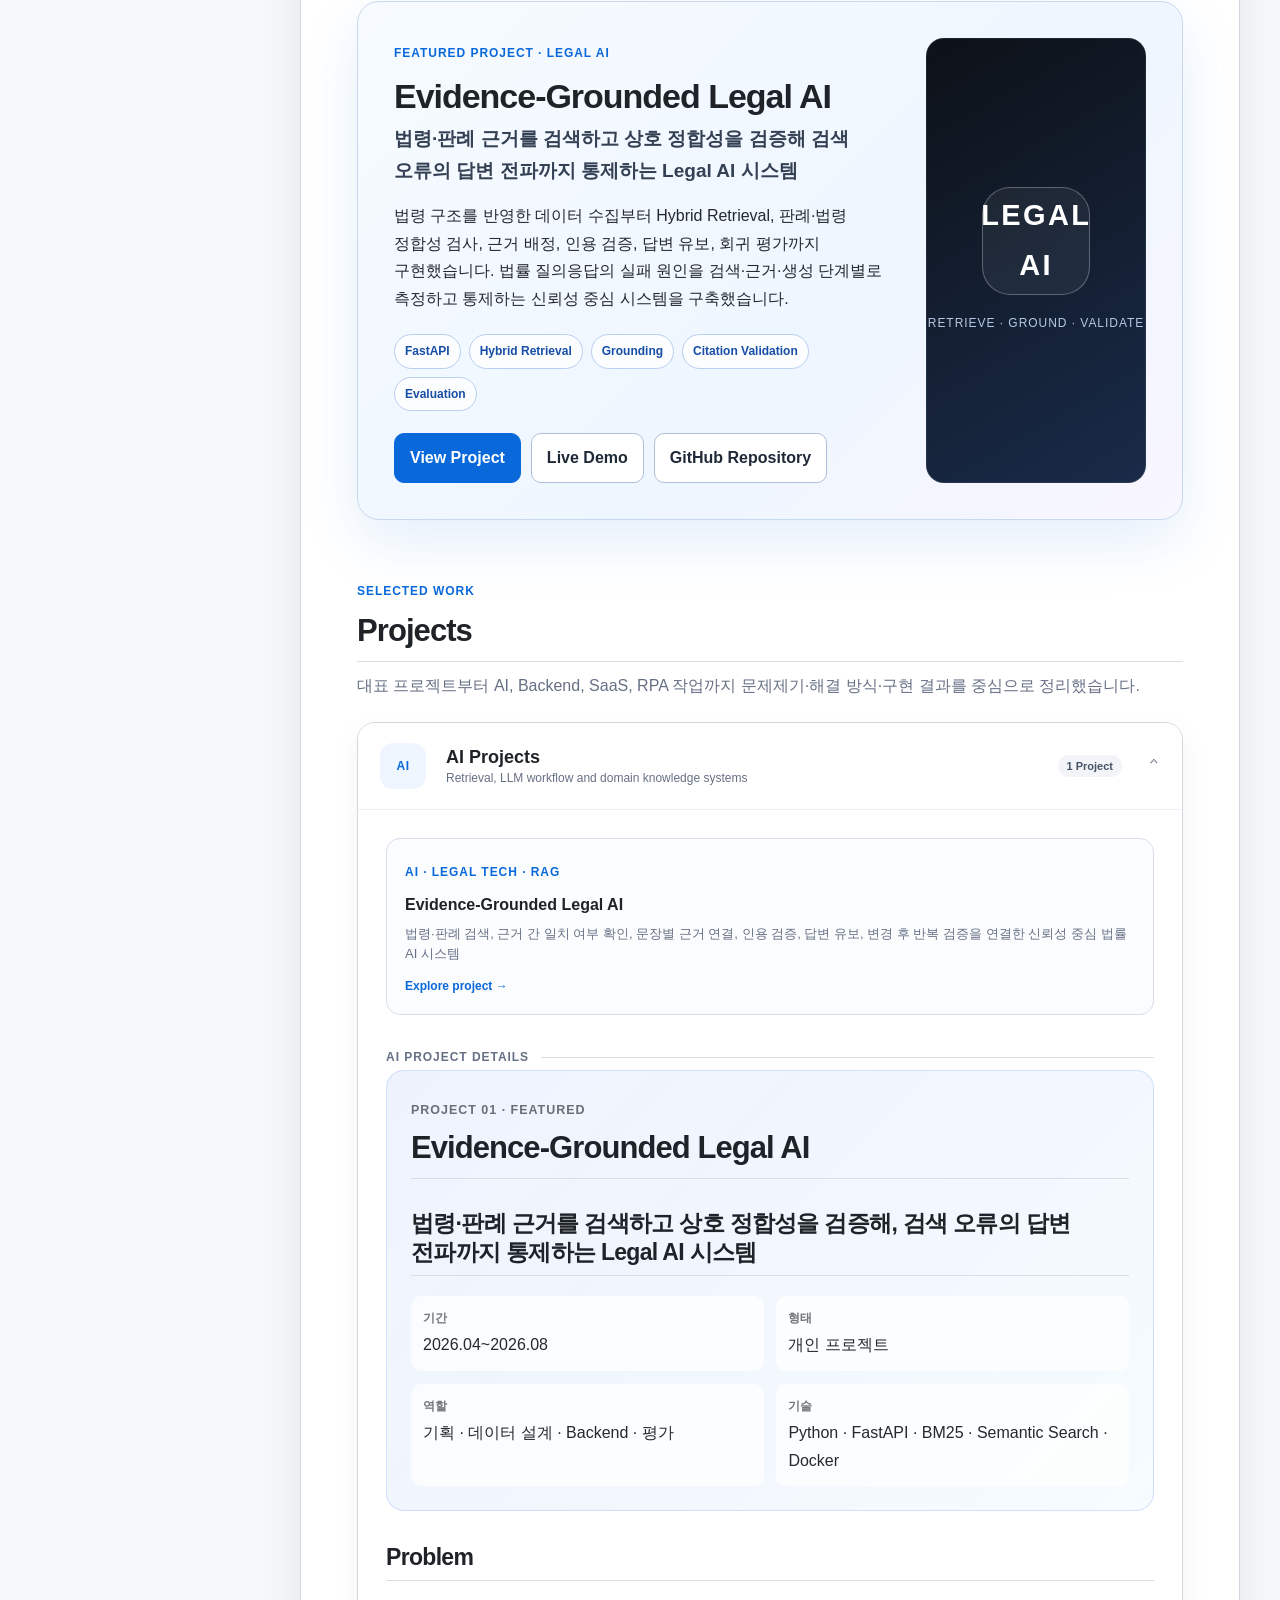
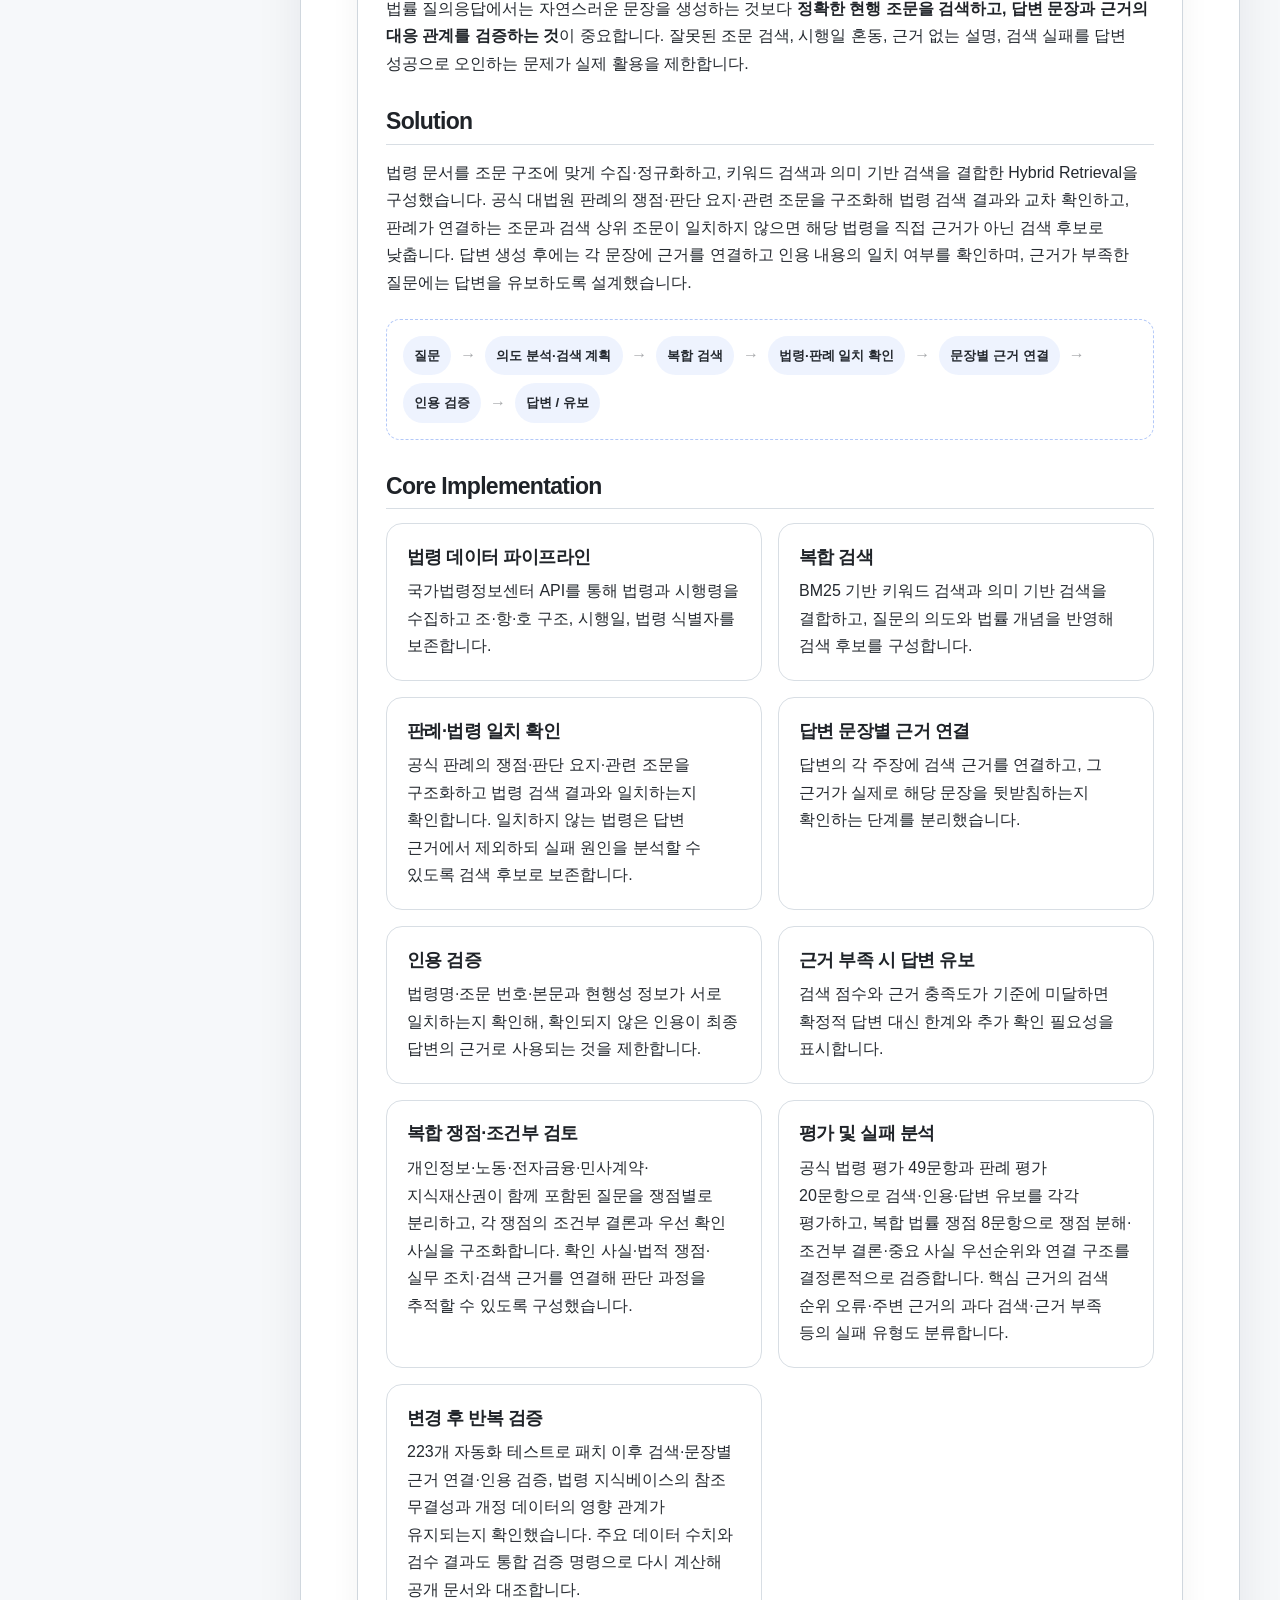
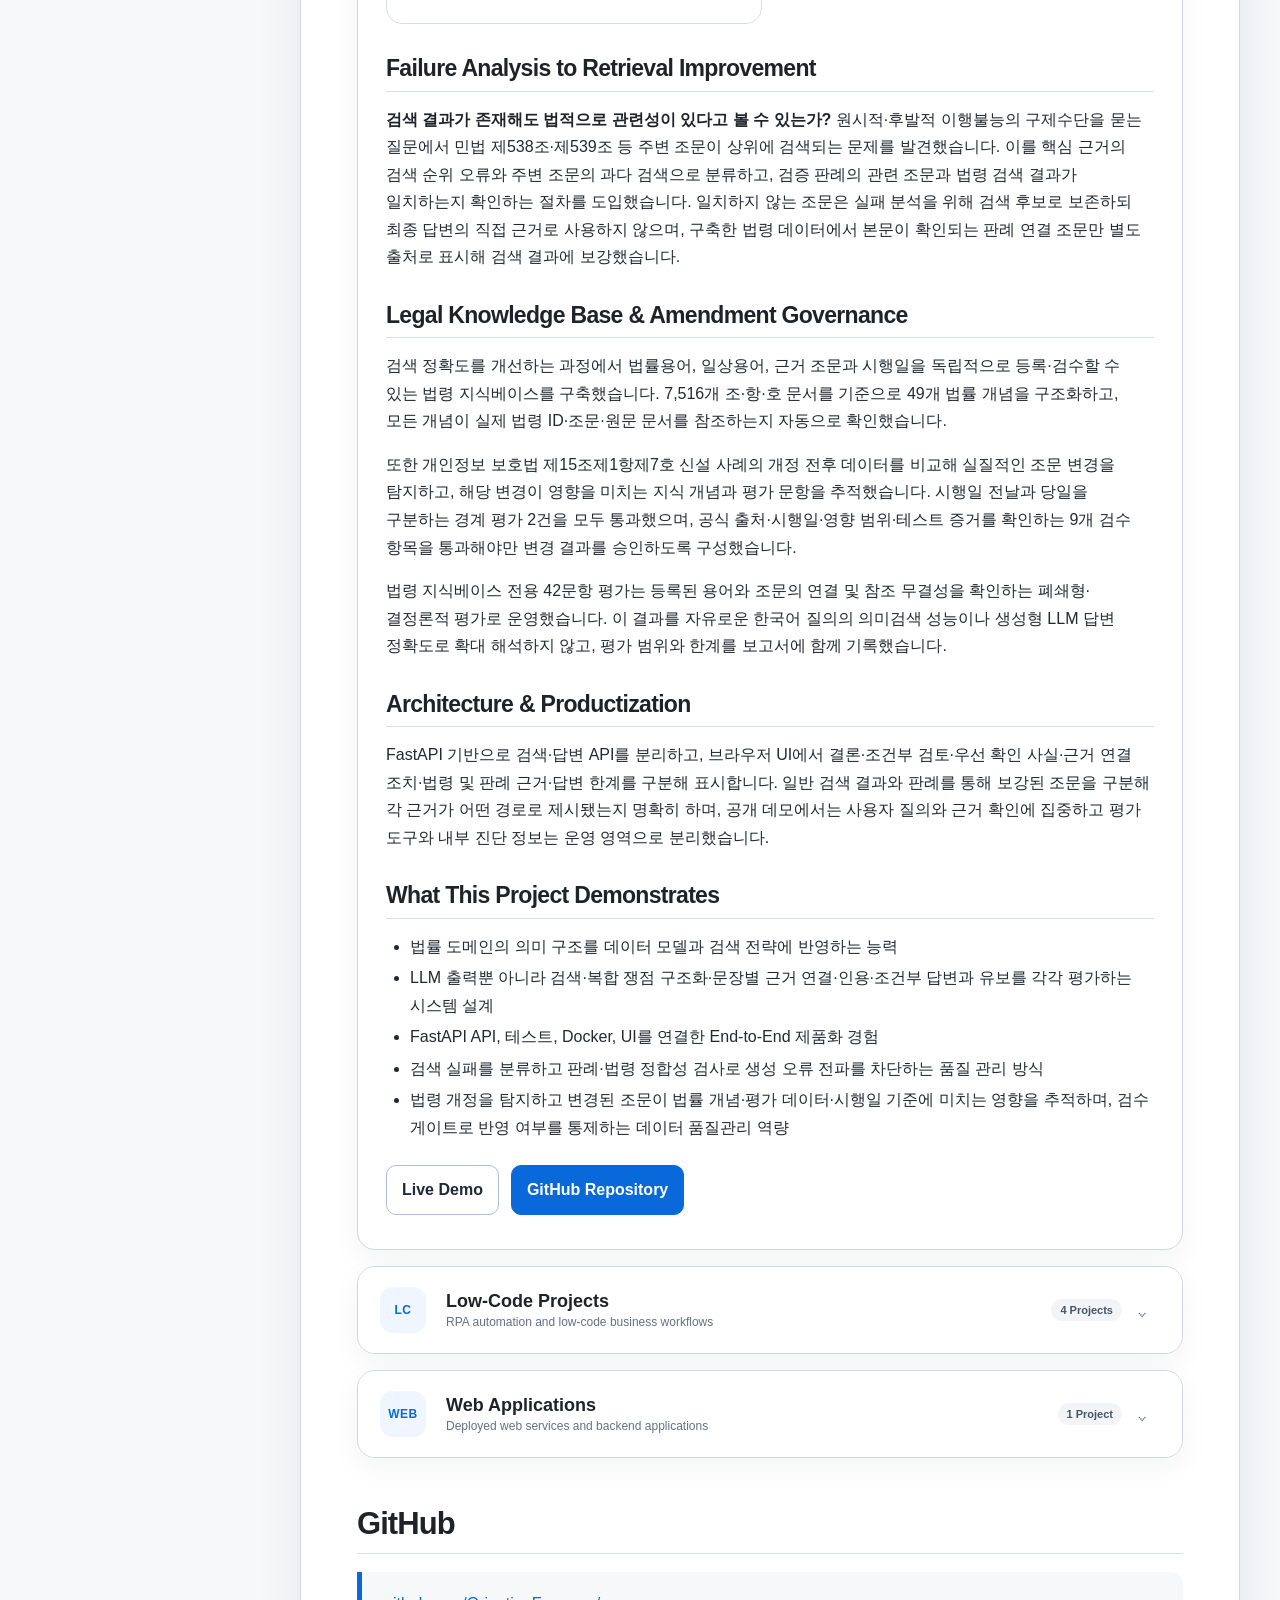
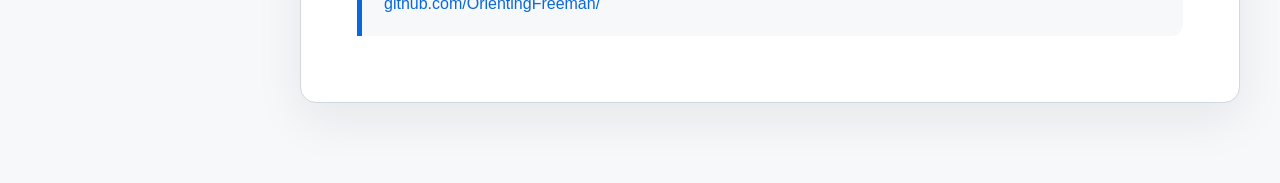
==== commit 7e7272ec: "Law RAG Project Updated" ====
--- a/index.html
+++ b/index.html
@@ -55,7 +55,7 @@
           : 'default'
     });
   </script>
-<h1 id="portfolio">Portfolio: Computer Engineering</h1>
+<h1 id="portfolio">Portfolio</h1>
 <div class="profile-card">
 <img alt="Profile" class="profile-image" src="그림2.jpg"/>
 <div class="profile-info">
@@ -67,7 +67,7 @@
 <hr/>
 <h1 id="about-me-why-development">About Me</h1>
 <h3 id="문제를-반복하지-않기-위해-시스템을-만드는-사람">복잡한 정보를 구조화하고, 검증 가능한 시스템으로 구현하는 것에 특화</h3>
-<p>법률, 업무 운영처럼 구조가 복잡하면서도 반복 판단이 부분적으로 이루어지는 영역을 분석해 자동화 시스템으로 전환하는 것을 잘 합니다. 로스쿨에서 법률 텍스트를 접하면서 현실을 구조화하는 능력을 익혔으며, 학부시절 인공지능공학을 복수전공하는 과정에서 AI와 CS분야 일부에 대한 지식을 갖추게 되었고, 그 외 개인적인 프로젝트를 몇 개 진행해보면서 개발 역량도 갖추게 되었습니다. 프로젝트를 설계하고 진행하는 과정에 있어서 단순히 기능의 구현 자체에만 집중하기 보다는 문제의 정의·데이터의 구조·검증 기준을 함께 고려합니다.</p>
+<p>법률, 업무 운영처럼 구조가 복잡하면서도 반복 판단이 부분적으로 이루어지는 영역을 분석해 자동화 시스템으로 전환하는 것을 잘 합니다. 서강대학교에서 경영학과 인공지능을 전공하며 비즈니스 문제와 AI 기술을 함께 이해하는 기반을 갖추었고, 로스쿨에서 법률 텍스트와 복잡한 사실관계를 구조화하는 역량을 발전시켰습니다. 이후 개인 프로젝트를 수행하며 개발 역량을 갖추었으며, 프로젝트를 설계하고 진행할 때 단순한 기능 구현뿐 아니라 문제의 정의·데이터의 구조·검증 기준을 함께 고려합니다.</p>
 <p>또, 어떤 문제를 해결하는데 있어서 특정한 직무 혹은 기술 영역에만 갇힌 사고를 하기 보다는 문제를 효율적으로 해결하기 위해 필요한 새로운 영역의 지식과 기술들을 빠르게 이해 및 습득하고 응용하는 것에 강점이 있습니다.</p>
 <hr/>
 <hr/>
@@ -79,7 +79,7 @@
 </div>
 <div class="capability-grid">
 <article class="capability-card"><span>01</span><h3>Domain Structuring</h3><p>법령 뿐 아니라 실생활의 문제 해결에 필요한 여러 도메인 영역을 분석하고 이를 데이터 구조, 메타데이터로 전환합니다.</p></article>
-<article class="capability-card"><span>02</span><h3>Reliable AI</h3><p>복합 검색, 답변 문장별 근거 연결, 인용 검증, 근거 부족 시 답변 유보, 변경 후 반복 검증을 통해 AI가 특정 도메인에서 신뢰할 수 있는 답변을 제공하도록 시스템 구조와 평가 기준을 설계할 수 있습니다.</p></article>
+<article class="capability-card"><span>02</span><h3>Reliable AI</h3><p>복합 검색, 쟁점별 조건부 검토, 답변 문장별 근거 연결, 인용 검증, 근거 부족 시 답변 유보, 변경 후 반복 검증을 통해 AI가 특정 도메인에서 신뢰할 수 있는 답변을 제공하도록 시스템 구조와 평가 기준을 설계할 수 있습니다.</p></article>
 <article class="capability-card"><span>03</span><h3>Backend &amp; Operations</h3><p>FastAPI·Flask에 기반한 백엔드 구조 구축, API 활용, 데이터 관리, 시스템 배포와 운영 메뉴얼 작성도 가능합니다.</p></article>
 <article class="capability-card"><span>04</span><h3>Workflow Automation</h3><p>RPA, AI Workflow등 반복 업무를 자동화 시킬 수 있는 업무 도구를 다루는 것에 익숙하며, 다루어보지 않은 도구이더라도 빠르게 그 사용방법을 익히고 응용할 수 있습니다.</p></article>
 </div>
@@ -186,21 +186,22 @@
 <article><h3>답변 문장별 근거 연결</h3><p>답변의 각 주장에 검색 근거를 연결하고, 그 근거가 실제로 해당 문장을 뒷받침하는지 확인하는 단계를 분리했습니다.</p></article>
 <article><h3>인용 검증</h3><p>법령명·조문 번호·본문과 현행성 정보가 서로 일치하는지 확인해, 확인되지 않은 인용이 최종 답변의 근거로 사용되는 것을 제한합니다.</p></article>
 <article><h3>근거 부족 시 답변 유보</h3><p>검색 점수와 근거 충족도가 기준에 미달하면 확정적 답변 대신 한계와 추가 확인 필요성을 표시합니다.</p></article>
-<article><h3>평가 및 실패 분석</h3><p>공식 법령 평가 49문항과 판례 평가 20문항으로 검색·인용·답변 유보를 각각 평가하고, 핵심 근거의 검색 순위 오류·주변 근거의 과다 검색·근거 부족 등의 실패 유형을 분류합니다.</p></article>
-<article><h3>변경 후 반복 검증</h3><p>197개 자동화 테스트로 패치 이후 검색·문장별 근거 연결·인용 검증, 법령 지식베이스의 참조 무결성과 개정 데이터의 영향 관계가 유지되는지 확인했습니다. 주요 데이터 수치와 검수 결과도 통합 검증 명령으로 다시 계산해 공개 문서와 대조합니다.</p></article>
+<article><h3>복합 쟁점·조건부 검토</h3><p>개인정보·노동·전자금융·민사계약·지식재산권이 함께 포함된 질문을 쟁점별로 분리하고, 각 쟁점의 조건부 결론과 우선 확인 사실을 구조화합니다. 확인 사실·법적 쟁점·실무 조치·검색 근거를 연결해 판단 과정을 추적할 수 있도록 구성했습니다.</p></article>
+<article><h3>평가 및 실패 분석</h3><p>공식 법령 평가 49문항과 판례 평가 20문항으로 검색·인용·답변 유보를 각각 평가하고, 복합 법률 쟁점 8문항으로 쟁점 분해·조건부 결론·중요 사실 우선순위와 연결 구조를 결정론적으로 검증합니다. 핵심 근거의 검색 순위 오류·주변 근거의 과다 검색·근거 부족 등의 실패 유형도 분류합니다.</p></article>
+<article><h3>변경 후 반복 검증</h3><p>223개 자동화 테스트로 패치 이후 검색·문장별 근거 연결·인용 검증, 법령 지식베이스의 참조 무결성과 개정 데이터의 영향 관계가 유지되는지 확인했습니다. 주요 데이터 수치와 검수 결과도 통합 검증 명령으로 다시 계산해 공개 문서와 대조합니다.</p></article>
 </div>
 <h2>Failure Analysis to Retrieval Improvement</h2>
 <p><strong>검색 결과가 존재해도 법적으로 관련성이 있다고 볼 수 있는가?</strong> 원시적·후발적 이행불능의 구제수단을 묻는 질문에서 민법 제538조·제539조 등 주변 조문이 상위에 검색되는 문제를 발견했습니다. 이를 핵심 근거의 검색 순위 오류와 주변 조문의 과다 검색으로 분류하고, 검증 판례의 관련 조문과 법령 검색 결과가 일치하는지 확인하는 절차를 도입했습니다. 일치하지 않는 조문은 실패 분석을 위해 검색 후보로 보존하되 최종 답변의 직접 근거로 사용하지 않으며, 구축한 법령 데이터에서 본문이 확인되는 판례 연결 조문만 별도 출처로 표시해 검색 결과에 보강했습니다.</p>
 <h2>Legal Knowledge Base &amp; Amendment Governance</h2>
-<p>검색 정확도를 개선하는 과정에서 법률용어, 일상용어, 근거 조문과 시행일을 독립적으로 등록·검수할 수 있는 법령 지식베이스를 구축했습니다. 4,833개 조·항·호 문서를 기준으로 41개 법률 개념을 구조화하고, 모든 개념이 실제 법령 ID·조문·원문 문서를 참조하는지 자동으로 확인했습니다.</p>
+<p>검색 정확도를 개선하는 과정에서 법률용어, 일상용어, 근거 조문과 시행일을 독립적으로 등록·검수할 수 있는 법령 지식베이스를 구축했습니다. 7,516개 조·항·호 문서를 기준으로 49개 법률 개념을 구조화하고, 모든 개념이 실제 법령 ID·조문·원문 문서를 참조하는지 자동으로 확인했습니다.</p>
 <p>또한 개인정보 보호법 제15조제1항제7호 신설 사례의 개정 전후 데이터를 비교해 실질적인 조문 변경을 탐지하고, 해당 변경이 영향을 미치는 지식 개념과 평가 문항을 추적했습니다. 시행일 전날과 당일을 구분하는 경계 평가 2건을 모두 통과했으며, 공식 출처·시행일·영향 범위·테스트 증거를 확인하는 9개 검수 항목을 통과해야만 변경 결과를 승인하도록 구성했습니다.</p>
-<p>법령 지식베이스 전용 30문항 평가는 등록된 용어와 조문의 연결 및 참조 무결성을 확인하는 폐쇄형·결정론적 평가로 운영했습니다. 이 결과를 자유로운 한국어 질의의 의미검색 성능이나 생성형 LLM 답변 정확도로 확대 해석하지 않고, 평가 범위와 한계를 보고서에 함께 기록했습니다.</p>
+<p>법령 지식베이스 전용 42문항 평가는 등록된 용어와 조문의 연결 및 참조 무결성을 확인하는 폐쇄형·결정론적 평가로 운영했습니다. 이 결과를 자유로운 한국어 질의의 의미검색 성능이나 생성형 LLM 답변 정확도로 확대 해석하지 않고, 평가 범위와 한계를 보고서에 함께 기록했습니다.</p>
 <h2>Architecture &amp; Productization</h2>
-<p>FastAPI 기반으로 검색·답변 API를 분리하고, 브라우저 UI에서 결론·체크리스트·상세 설명·법령·판례 근거·한계를 구분해 표시합니다. 일반 검색 결과와 판례를 통해 보강된 조문을 구분해 각 근거가 어떤 경로로 제시됐는지 명확히 하며, 공개 데모에서는 사용자 질의와 근거 확인에 집중하고 평가 도구와 내부 진단 정보는 운영 영역으로 분리했습니다.</p>
+<p>FastAPI 기반으로 검색·답변 API를 분리하고, 브라우저 UI에서 결론·조건부 검토·우선 확인 사실·근거 연결 조치·법령 및 판례 근거·답변 한계를 구분해 표시합니다. 일반 검색 결과와 판례를 통해 보강된 조문을 구분해 각 근거가 어떤 경로로 제시됐는지 명확히 하며, 공개 데모에서는 사용자 질의와 근거 확인에 집중하고 평가 도구와 내부 진단 정보는 운영 영역으로 분리했습니다.</p>
 <h2>What This Project Demonstrates</h2>
 <ul>
 <li>법률 도메인의 의미 구조를 데이터 모델과 검색 전략에 반영하는 능력</li>
-<li>LLM 출력뿐 아니라 검색·문장별 근거 연결·인용·답변 유보를 각각 평가하는 시스템 설계</li>
+<li>LLM 출력뿐 아니라 검색·복합 쟁점 구조화·문장별 근거 연결·인용·조건부 답변과 유보를 각각 평가하는 시스템 설계</li>
 <li>FastAPI API, 테스트, Docker, UI를 연결한 End-to-End 제품화 경험</li>
 <li>검색 실패를 분류하고 판례·법령 정합성 검사로 생성 오류 전파를 차단하는 품질 관리 방식</li>
 <li>법령 개정을 탐지하고 변경된 조문이 법률 개념·평가 데이터·시행일 기준에 미치는 영향을 추적하며, 검수 게이트로 반영 여부를 통제하는 데이터 품질관리 역량</li>
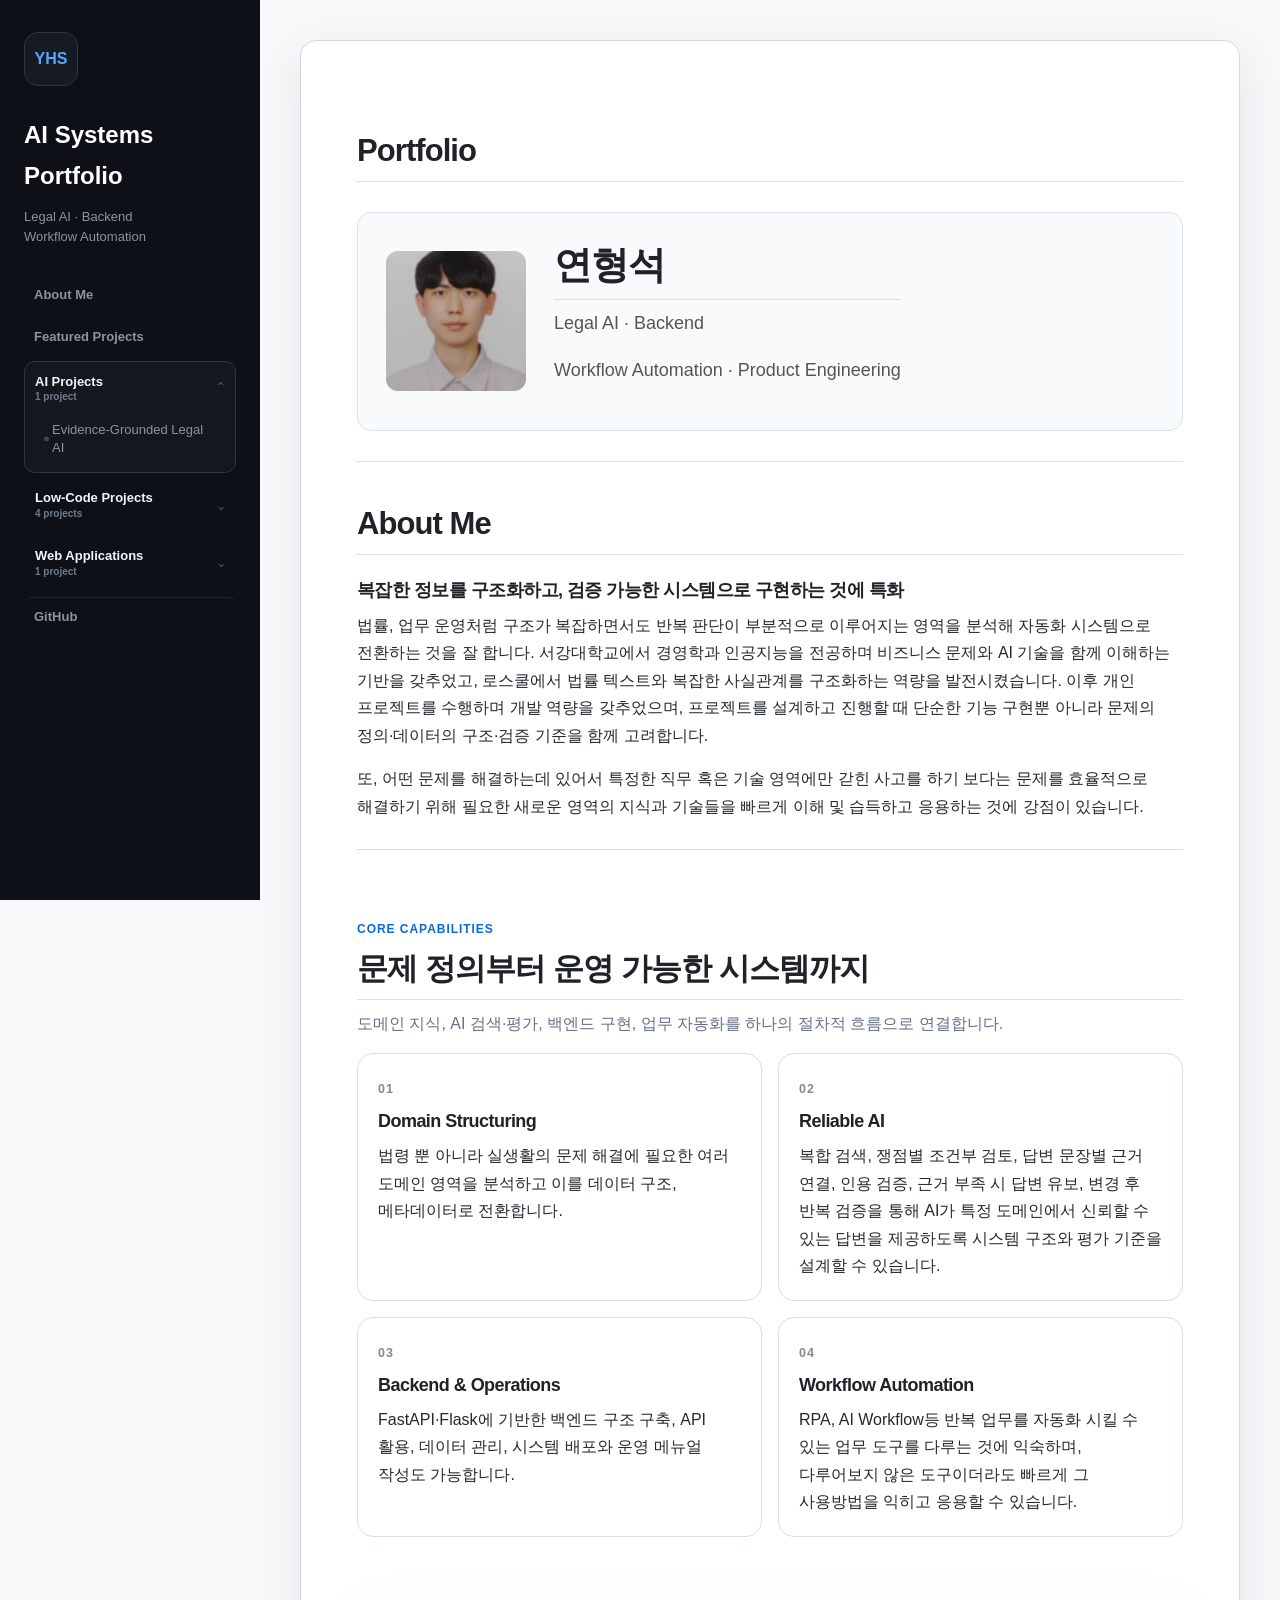
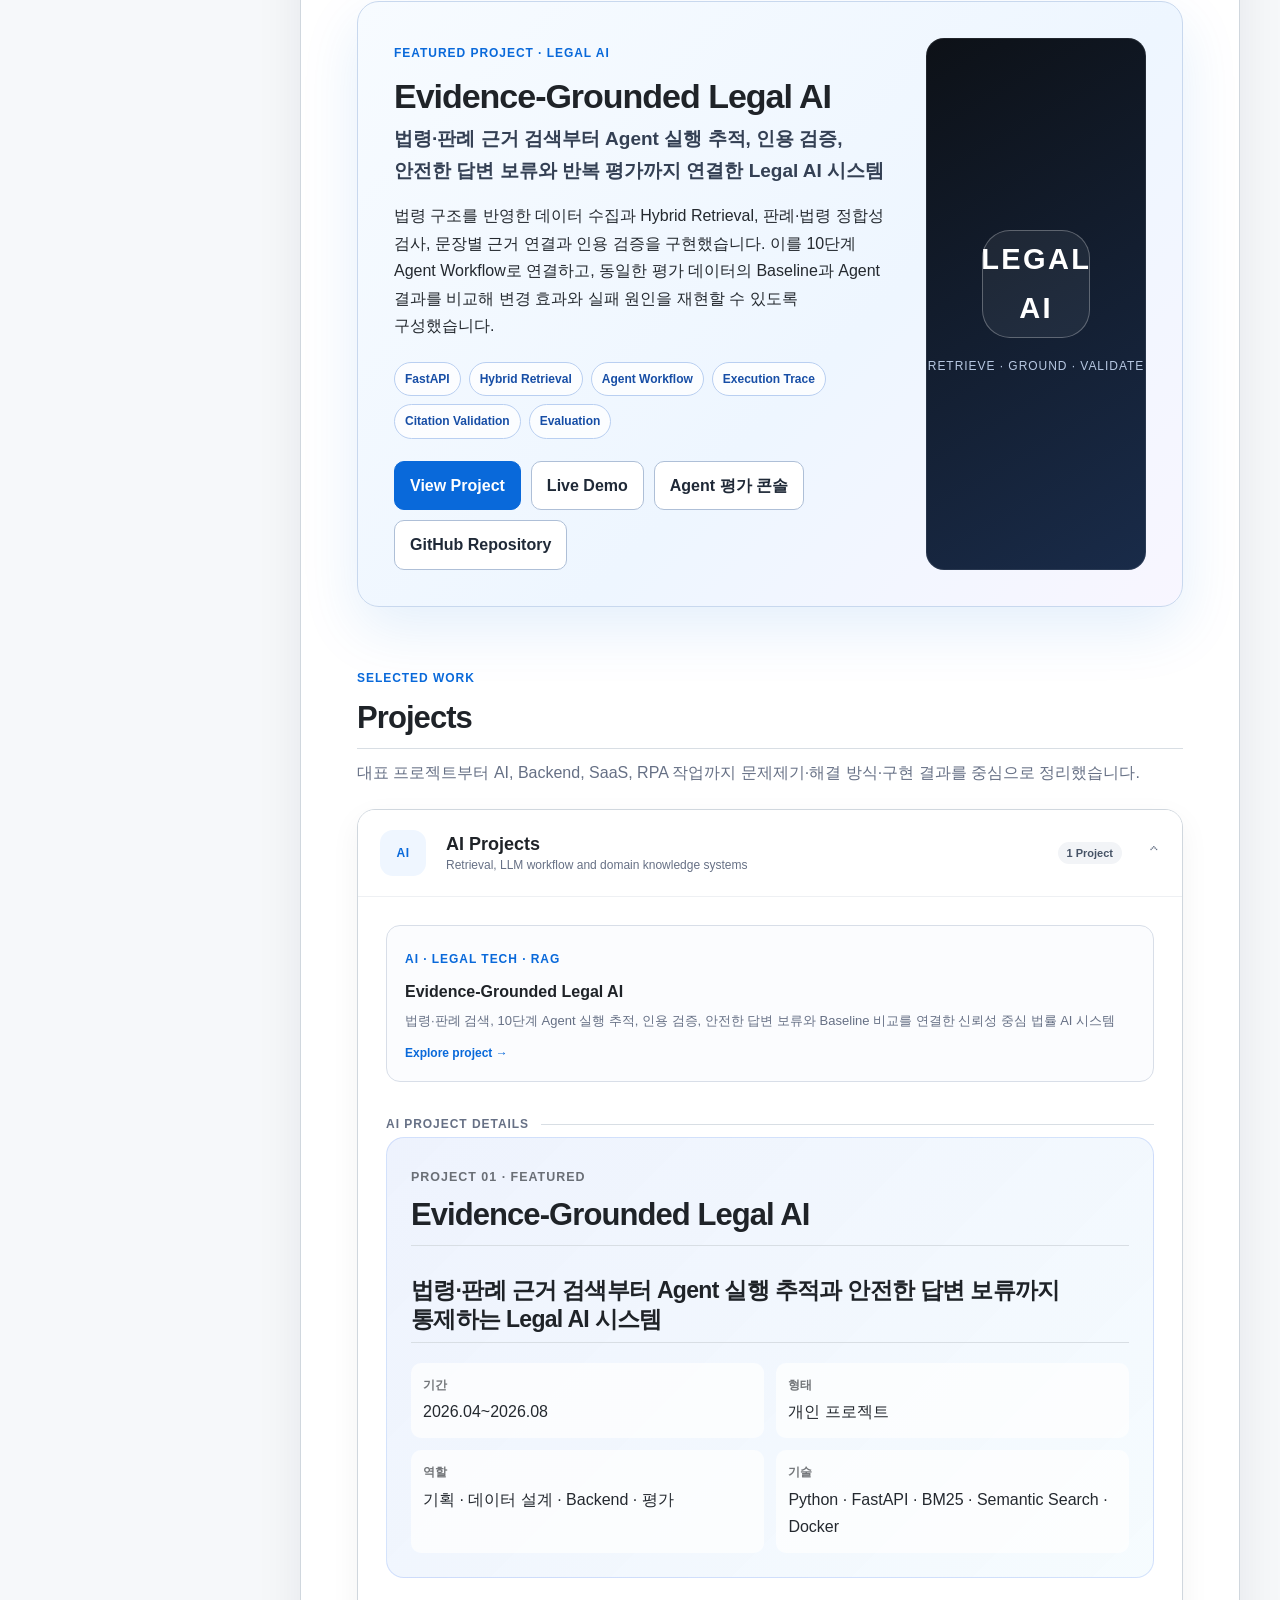
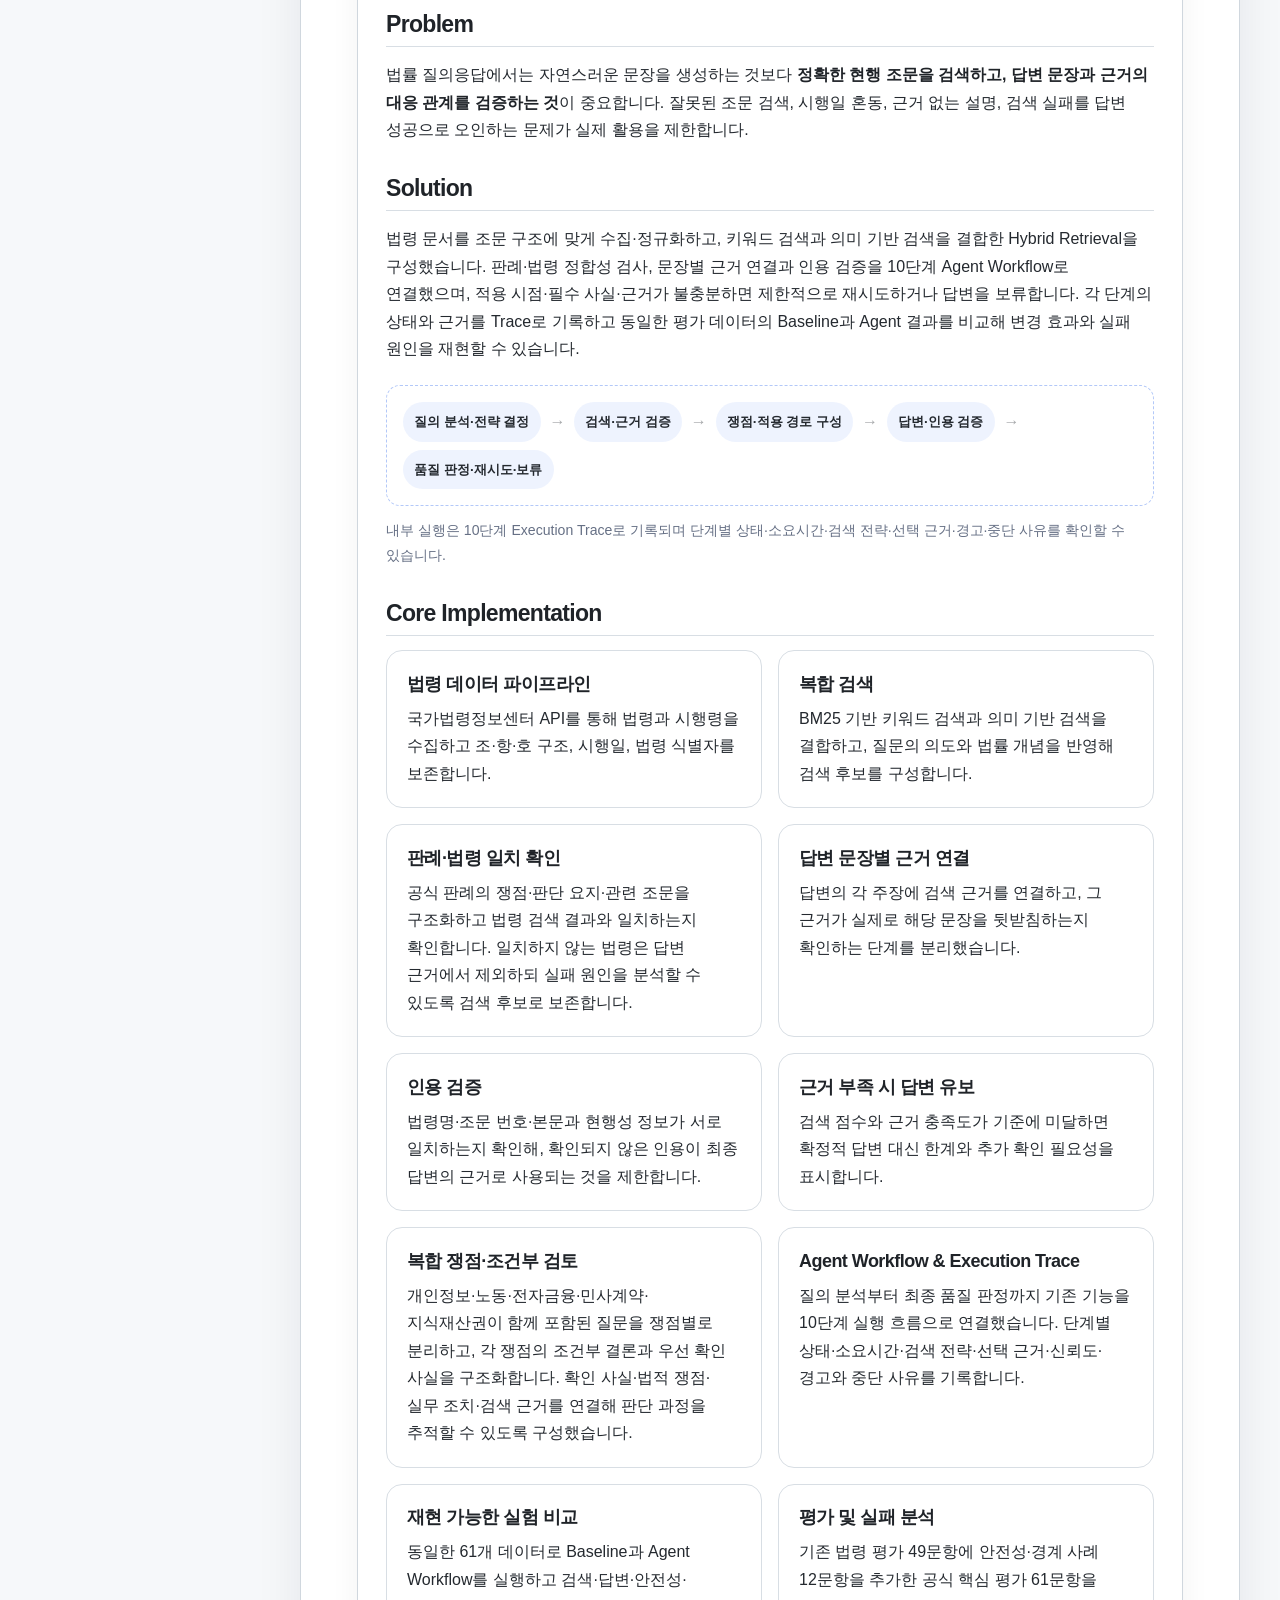
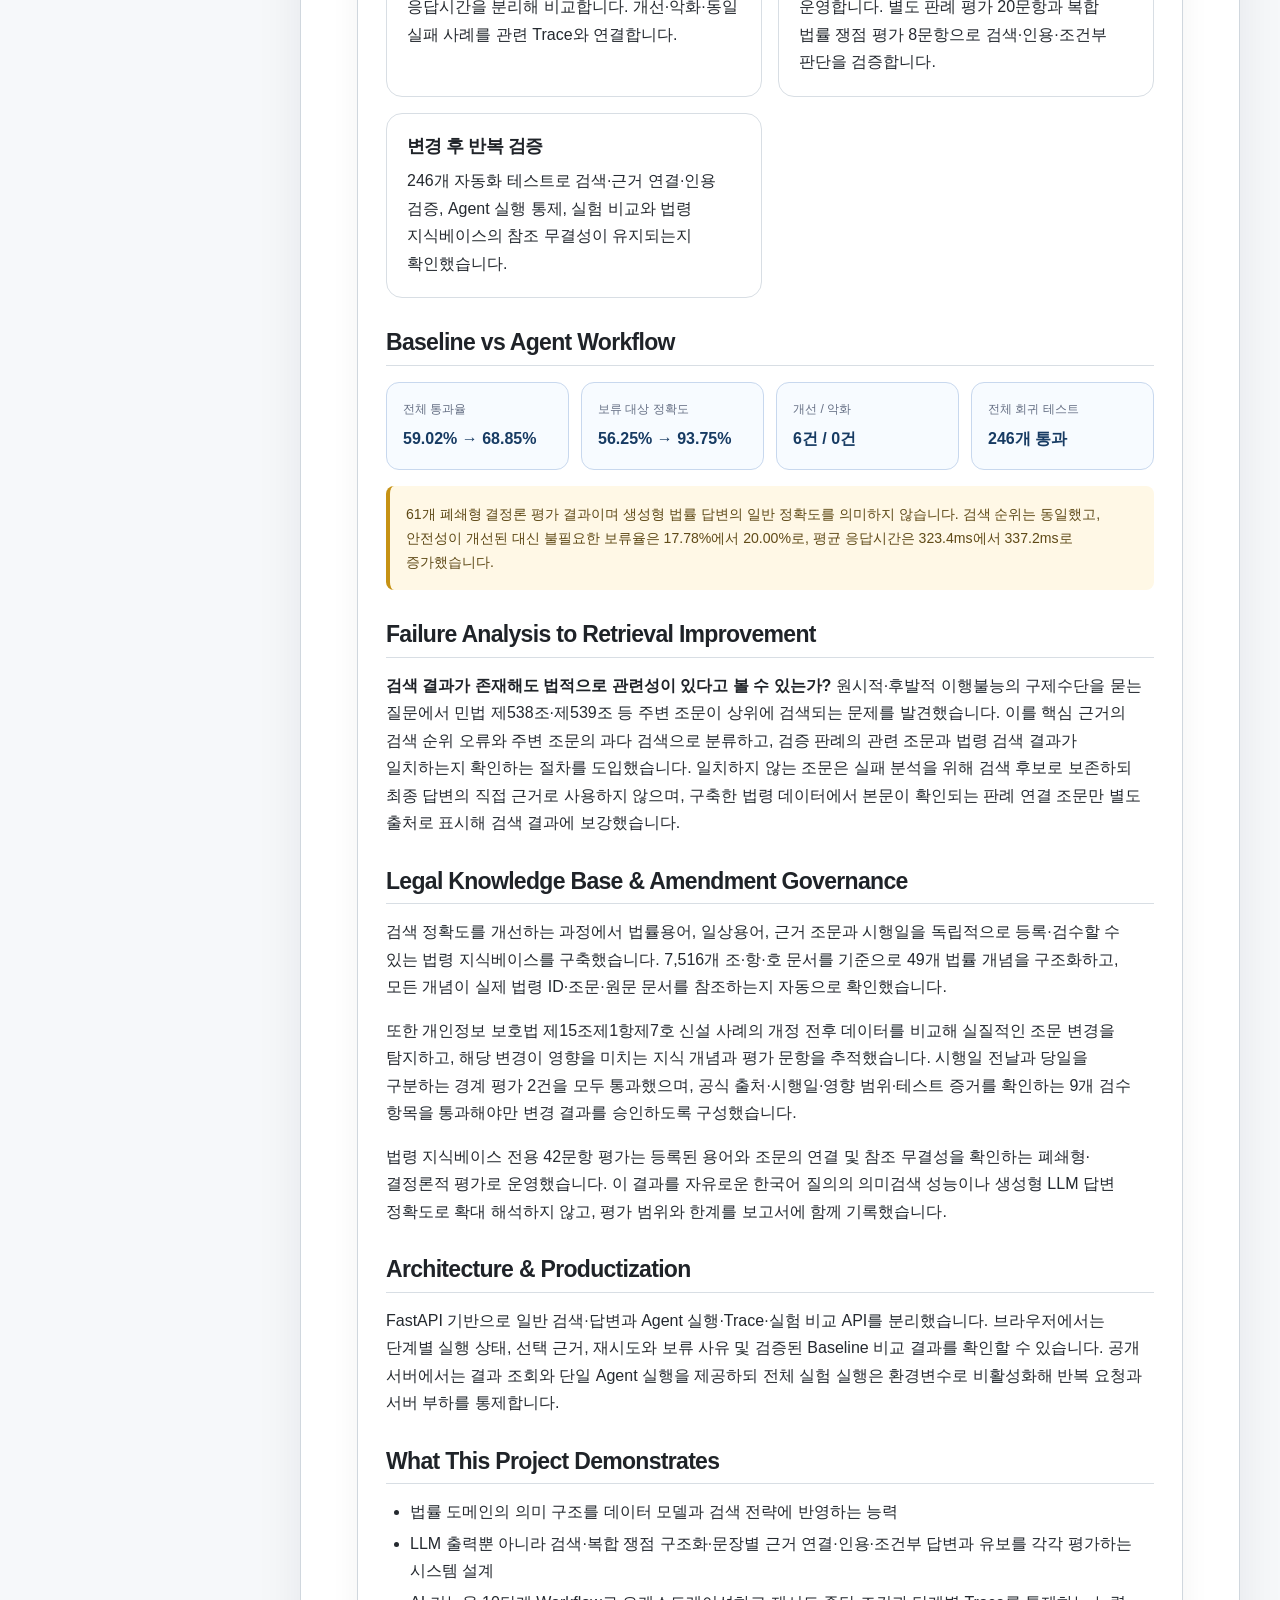
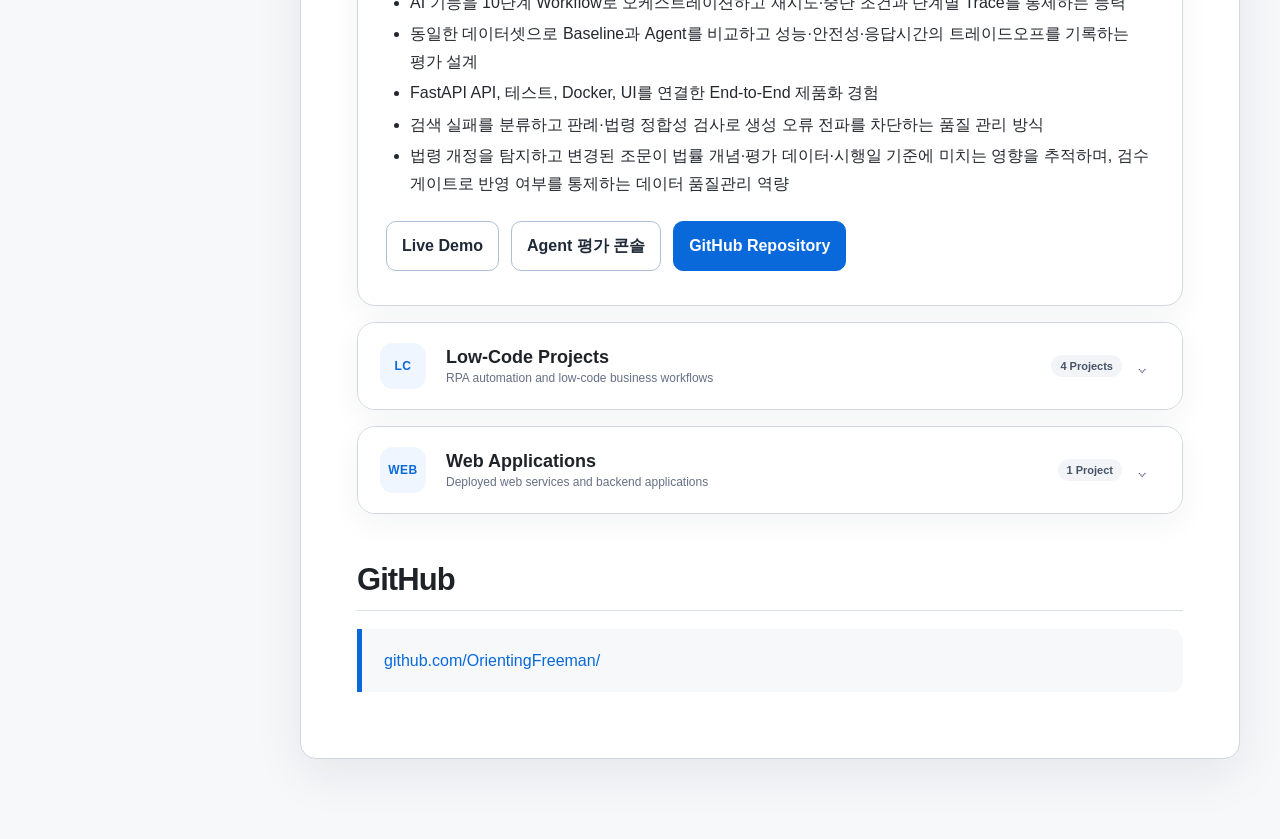
==== commit 0b7d6b3c: "add Agent Explanation" ====
--- a/index.html
+++ b/index.html
@@ -87,12 +87,13 @@
 <div class="featured-copy">
 <span class="featured-kicker">Featured Project · Legal AI</span>
 <h2>Evidence-Grounded Legal AI</h2>
-<p class="featured-subtitle">법령·판례 근거를 검색하고 상호 정합성을 검증해 검색 오류의 답변 전파까지 통제하는 Legal AI 시스템</p>
-<p>법령 구조를 반영한 데이터 수집부터 Hybrid Retrieval, 판례·법령 정합성 검사, 근거 배정, 인용 검증, 답변 유보, 회귀 평가까지 구현했습니다. 법률 질의응답의 실패 원인을 검색·근거·생성 단계별로 측정하고 통제하는 신뢰성 중심 시스템을 구축했습니다.</p>
-<div class="project-tags"><span>FastAPI</span><span>Hybrid Retrieval</span><span>Grounding</span><span>Citation Validation</span><span>Evaluation</span></div>
+<p class="featured-subtitle">법령·판례 근거 검색부터 Agent 실행 추적, 인용 검증, 안전한 답변 보류와 반복 평가까지 연결한 Legal AI 시스템</p>
+<p>법령 구조를 반영한 데이터 수집과 Hybrid Retrieval, 판례·법령 정합성 검사, 문장별 근거 연결과 인용 검증을 구현했습니다. 이를 10단계 Agent Workflow로 연결하고, 동일한 평가 데이터의 Baseline과 Agent 결과를 비교해 변경 효과와 실패 원인을 재현할 수 있도록 구성했습니다.</p>
+<div class="project-tags"><span>FastAPI</span><span>Hybrid Retrieval</span><span>Agent Workflow</span><span>Execution Trace</span><span>Citation Validation</span><span>Evaluation</span></div>
 <div class="featured-actions">
 <a class="project-action primary" data-open-category="ai-projects" href="#evidence-grounded-legal-ai">View Project</a>
 <a class="project-action" href="http://161.33.177.192:8080" rel="noopener noreferrer" target="_blank">Live Demo</a>
+<a class="project-action" href="http://161.33.177.192:8080/static/evaluation.html" rel="noopener noreferrer" target="_blank">Agent 평가 콘솔</a>
 <a class="project-action" href="https://github.com/OrientingFreeman/law-rag-qa-planner" rel="noopener noreferrer" target="_blank">GitHub Repository</a>
 </div>
 </div>
@@ -114,7 +115,7 @@
 <span class="category-copy"><strong>AI Projects</strong><small>Retrieval, LLM workflow and domain knowledge systems</small></span>
 <span class="category-count">1 Project</span><span class="category-chevron">⌄</span>
 </button>
-<div class="category-panel" id="panel-ai-projects"><div class="category-intro"><a class="project-summary-card" href="#evidence-grounded-legal-ai"><span class="project-type">AI · Legal Tech · RAG</span><strong>Evidence-Grounded Legal AI</strong><p>법령·판례 검색, 근거 간 일치 여부 확인, 문장별 근거 연결, 인용 검증, 답변 유보, 변경 후 반복 검증을 연결한 신뢰성 중심 법률 AI 시스템</p><span class="summary-link">Explore project →</span></a></div><div class="details-divider">AI Project Details</div>
+<div class="category-panel" id="panel-ai-projects"><div class="category-intro"><a class="project-summary-card" href="#evidence-grounded-legal-ai"><span class="project-type">AI · Legal Tech · RAG</span><strong>Evidence-Grounded Legal AI</strong><p>법령·판례 검색, 10단계 Agent 실행 추적, 인용 검증, 안전한 답변 보류와 Baseline 비교를 연결한 신뢰성 중심 법률 AI 시스템</p><span class="summary-link">Explore project →</span></a></div><div class="details-divider">AI Project Details</div>
 
 
 
@@ -163,7 +164,7 @@
 <div class="project-detail-header">
 <span class="project-index">Project 01 · Featured</span>
 <h1>Evidence-Grounded Legal AI</h1>
-<h2>법령·판례 근거를 검색하고 상호 정합성을 검증해, 검색 오류의 답변 전파까지 통제하는 Legal AI 시스템</h2>
+<h2>법령·판례 근거 검색부터 Agent 실행 추적과 안전한 답변 보류까지 통제하는 Legal AI 시스템</h2>
 <div class="project-meta-grid">
 <div><strong>기간</strong><span>2026.04~2026.08</span></div>
 <div><strong>형태</strong><span>개인 프로젝트</span></div>
@@ -174,10 +175,11 @@
 <h2>Problem</h2>
 <p>법률 질의응답에서는 자연스러운 문장을 생성하는 것보다 <strong>정확한 현행 조문을 검색하고, 답변 문장과 근거의 대응 관계를 검증하는 것</strong>이 중요합니다. 잘못된 조문 검색, 시행일 혼동, 근거 없는 설명, 검색 실패를 답변 성공으로 오인하는 문제가 실제 활용을 제한합니다.</p>
 <h2>Solution</h2>
-<p>법령 문서를 조문 구조에 맞게 수집·정규화하고, 키워드 검색과 의미 기반 검색을 결합한 Hybrid Retrieval을 구성했습니다. 공식 대법원 판례의 쟁점·판단 요지·관련 조문을 구조화해 법령 검색 결과와 교차 확인하고, 판례가 연결하는 조문과 검색 상위 조문이 일치하지 않으면 해당 법령을 직접 근거가 아닌 검색 후보로 낮춥니다. 답변 생성 후에는 각 문장에 근거를 연결하고 인용 내용의 일치 여부를 확인하며, 근거가 부족한 질문에는 답변을 유보하도록 설계했습니다.</p>
+<p>법령 문서를 조문 구조에 맞게 수집·정규화하고, 키워드 검색과 의미 기반 검색을 결합한 Hybrid Retrieval을 구성했습니다. 판례·법령 정합성 검사, 문장별 근거 연결과 인용 검증을 10단계 Agent Workflow로 연결했으며, 적용 시점·필수 사실·근거가 불충분하면 제한적으로 재시도하거나 답변을 보류합니다. 각 단계의 상태와 근거를 Trace로 기록하고 동일한 평가 데이터의 Baseline과 Agent 결과를 비교해 변경 효과와 실패 원인을 재현할 수 있습니다.</p>
 <div aria-label="Legal AI architecture" class="legal-ai-flow">
-<span>질문</span><b>→</b><span>의도 분석·검색 계획</span><b>→</b><span>복합 검색</span><b>→</b><span>법령·판례 일치 확인</span><b>→</b><span>문장별 근거 연결</span><b>→</b><span>인용 검증</span><b>→</b><span>답변 / 유보</span>
-</div>
+<span>질의 분석·전략 결정</span><b>→</b><span>검색·근거 검증</span><b>→</b><span>쟁점·적용 경로 구성</span><b>→</b><span>답변·인용 검증</span><b>→</b><span>품질 판정·재시도·보류</span>
+</div>
+<p class="flow-caption">내부 실행은 10단계 Execution Trace로 기록되며 단계별 상태·소요시간·검색 전략·선택 근거·경고·중단 사유를 확인할 수 있습니다.</p>
 <h2>Core Implementation</h2>
 <div class="feature-grid">
 <article><h3>법령 데이터 파이프라인</h3><p>국가법령정보센터 API를 통해 법령과 시행령을 수집하고 조·항·호 구조, 시행일, 법령 식별자를 보존합니다.</p></article>
@@ -187,9 +189,19 @@
 <article><h3>인용 검증</h3><p>법령명·조문 번호·본문과 현행성 정보가 서로 일치하는지 확인해, 확인되지 않은 인용이 최종 답변의 근거로 사용되는 것을 제한합니다.</p></article>
 <article><h3>근거 부족 시 답변 유보</h3><p>검색 점수와 근거 충족도가 기준에 미달하면 확정적 답변 대신 한계와 추가 확인 필요성을 표시합니다.</p></article>
 <article><h3>복합 쟁점·조건부 검토</h3><p>개인정보·노동·전자금융·민사계약·지식재산권이 함께 포함된 질문을 쟁점별로 분리하고, 각 쟁점의 조건부 결론과 우선 확인 사실을 구조화합니다. 확인 사실·법적 쟁점·실무 조치·검색 근거를 연결해 판단 과정을 추적할 수 있도록 구성했습니다.</p></article>
-<article><h3>평가 및 실패 분석</h3><p>공식 법령 평가 49문항과 판례 평가 20문항으로 검색·인용·답변 유보를 각각 평가하고, 복합 법률 쟁점 8문항으로 쟁점 분해·조건부 결론·중요 사실 우선순위와 연결 구조를 결정론적으로 검증합니다. 핵심 근거의 검색 순위 오류·주변 근거의 과다 검색·근거 부족 등의 실패 유형도 분류합니다.</p></article>
-<article><h3>변경 후 반복 검증</h3><p>223개 자동화 테스트로 패치 이후 검색·문장별 근거 연결·인용 검증, 법령 지식베이스의 참조 무결성과 개정 데이터의 영향 관계가 유지되는지 확인했습니다. 주요 데이터 수치와 검수 결과도 통합 검증 명령으로 다시 계산해 공개 문서와 대조합니다.</p></article>
-</div>
+<article><h3>Agent Workflow &amp; Execution Trace</h3><p>질의 분석부터 최종 품질 판정까지 기존 기능을 10단계 실행 흐름으로 연결했습니다. 단계별 상태·소요시간·검색 전략·선택 근거·신뢰도·경고와 중단 사유를 기록합니다.</p></article>
+<article><h3>재현 가능한 실험 비교</h3><p>동일한 61개 데이터로 Baseline과 Agent Workflow를 실행하고 검색·답변·안전성·응답시간을 분리해 비교합니다. 개선·악화·동일 실패 사례를 관련 Trace와 연결합니다.</p></article>
+<article><h3>평가 및 실패 분석</h3><p>기존 법령 평가 49문항에 안전성·경계 사례 12문항을 추가한 공식 핵심 평가 61문항을 운영합니다. 별도 판례 평가 20문항과 복합 법률 쟁점 평가 8문항으로 검색·인용·조건부 판단을 검증합니다.</p></article>
+<article><h3>변경 후 반복 검증</h3><p>246개 자동화 테스트로 검색·근거 연결·인용 검증, Agent 실행 통제, 실험 비교와 법령 지식베이스의 참조 무결성이 유지되는지 확인했습니다.</p></article>
+</div>
+<h2>Baseline vs Agent Workflow</h2>
+<div class="experiment-proof-grid">
+<article><span>전체 통과율</span><strong>59.02% → 68.85%</strong></article>
+<article><span>보류 대상 정확도</span><strong>56.25% → 93.75%</strong></article>
+<article><span>개선 / 악화</span><strong>6건 / 0건</strong></article>
+<article><span>전체 회귀 테스트</span><strong>246개 통과</strong></article>
+</div>
+<p class="evaluation-scope-note">61개 폐쇄형 결정론 평가 결과이며 생성형 법률 답변의 일반 정확도를 의미하지 않습니다. 검색 순위는 동일했고, 안전성이 개선된 대신 불필요한 보류율은 17.78%에서 20.00%로, 평균 응답시간은 323.4ms에서 337.2ms로 증가했습니다.</p>
 <h2>Failure Analysis to Retrieval Improvement</h2>
 <p><strong>검색 결과가 존재해도 법적으로 관련성이 있다고 볼 수 있는가?</strong> 원시적·후발적 이행불능의 구제수단을 묻는 질문에서 민법 제538조·제539조 등 주변 조문이 상위에 검색되는 문제를 발견했습니다. 이를 핵심 근거의 검색 순위 오류와 주변 조문의 과다 검색으로 분류하고, 검증 판례의 관련 조문과 법령 검색 결과가 일치하는지 확인하는 절차를 도입했습니다. 일치하지 않는 조문은 실패 분석을 위해 검색 후보로 보존하되 최종 답변의 직접 근거로 사용하지 않으며, 구축한 법령 데이터에서 본문이 확인되는 판례 연결 조문만 별도 출처로 표시해 검색 결과에 보강했습니다.</p>
 <h2>Legal Knowledge Base &amp; Amendment Governance</h2>
@@ -197,17 +209,20 @@
 <p>또한 개인정보 보호법 제15조제1항제7호 신설 사례의 개정 전후 데이터를 비교해 실질적인 조문 변경을 탐지하고, 해당 변경이 영향을 미치는 지식 개념과 평가 문항을 추적했습니다. 시행일 전날과 당일을 구분하는 경계 평가 2건을 모두 통과했으며, 공식 출처·시행일·영향 범위·테스트 증거를 확인하는 9개 검수 항목을 통과해야만 변경 결과를 승인하도록 구성했습니다.</p>
 <p>법령 지식베이스 전용 42문항 평가는 등록된 용어와 조문의 연결 및 참조 무결성을 확인하는 폐쇄형·결정론적 평가로 운영했습니다. 이 결과를 자유로운 한국어 질의의 의미검색 성능이나 생성형 LLM 답변 정확도로 확대 해석하지 않고, 평가 범위와 한계를 보고서에 함께 기록했습니다.</p>
 <h2>Architecture &amp; Productization</h2>
-<p>FastAPI 기반으로 검색·답변 API를 분리하고, 브라우저 UI에서 결론·조건부 검토·우선 확인 사실·근거 연결 조치·법령 및 판례 근거·답변 한계를 구분해 표시합니다. 일반 검색 결과와 판례를 통해 보강된 조문을 구분해 각 근거가 어떤 경로로 제시됐는지 명확히 하며, 공개 데모에서는 사용자 질의와 근거 확인에 집중하고 평가 도구와 내부 진단 정보는 운영 영역으로 분리했습니다.</p>
+<p>FastAPI 기반으로 일반 검색·답변과 Agent 실행·Trace·실험 비교 API를 분리했습니다. 브라우저에서는 단계별 실행 상태, 선택 근거, 재시도와 보류 사유 및 검증된 Baseline 비교 결과를 확인할 수 있습니다. 공개 서버에서는 결과 조회와 단일 Agent 실행을 제공하되 전체 실험 실행은 환경변수로 비활성화해 반복 요청과 서버 부하를 통제합니다.</p>
 <h2>What This Project Demonstrates</h2>
 <ul>
 <li>법률 도메인의 의미 구조를 데이터 모델과 검색 전략에 반영하는 능력</li>
 <li>LLM 출력뿐 아니라 검색·복합 쟁점 구조화·문장별 근거 연결·인용·조건부 답변과 유보를 각각 평가하는 시스템 설계</li>
+<li>AI 기능을 10단계 Workflow로 오케스트레이션하고 재시도·중단 조건과 단계별 Trace를 통제하는 능력</li>
+<li>동일한 데이터셋으로 Baseline과 Agent를 비교하고 성능·안전성·응답시간의 트레이드오프를 기록하는 평가 설계</li>
 <li>FastAPI API, 테스트, Docker, UI를 연결한 End-to-End 제품화 경험</li>
 <li>검색 실패를 분류하고 판례·법령 정합성 검사로 생성 오류 전파를 차단하는 품질 관리 방식</li>
 <li>법령 개정을 탐지하고 변경된 조문이 법률 개념·평가 데이터·시행일 기준에 미치는 영향을 추적하며, 검수 게이트로 반영 여부를 통제하는 데이터 품질관리 역량</li>
 </ul>
 <div class="project-cta-row">
 <a class="project-action" href="http://161.33.177.192:8080" rel="noopener noreferrer" target="_blank">Live Demo</a>
+<a class="project-action" href="http://161.33.177.192:8080/static/evaluation.html" rel="noopener noreferrer" target="_blank">Agent 평가 콘솔</a>
 <a class="project-action primary" href="https://github.com/OrientingFreeman/law-rag-qa-planner" rel="noopener noreferrer" target="_blank">GitHub Repository</a>
 </div>
 </section>
--- a/style.css
+++ b/style.css
@@ -98,7 +98,10 @@
 .legal-ai-flow span { padding:.5rem .7rem; border-radius:999px; background:rgba(37,99,235,.08); font-weight:700; font-size:.84rem; }
 .legal-ai-flow b { opacity:.4; }
 .project-cta-row { display:flex; gap:.75rem; margin-top:1.5rem; }
+.flow-caption{margin:-1.25rem 0 2rem;color:#667085;font-size:.88rem}.experiment-proof-grid{display:grid;grid-template-columns:repeat(4,minmax(0,1fr));gap:.75rem;margin:1rem 0}.experiment-proof-grid article{padding:1rem;border:1px solid #c8d8ee;border-radius:13px;background:#f7fbff}.experiment-proof-grid span{display:block;color:#667085;font-size:.76rem}.experiment-proof-grid strong{display:block;margin-top:.35rem;color:#173b63;font-size:1rem}.evaluation-scope-note{padding:1rem;border-left:4px solid #c69214;background:#fff8e6;color:#5f4a17;border-radius:8px;font-size:.88rem}
 @media (max-width: 760px) {
   .capability-grid, .feature-grid, .project-meta-grid { grid-template-columns:1fr; }
+  .experiment-proof-grid { grid-template-columns:1fr 1fr; }
   .legal-ai-flow b { transform:rotate(90deg); }
 }
+@media (max-width: 480px) { .experiment-proof-grid { grid-template-columns:1fr; } }
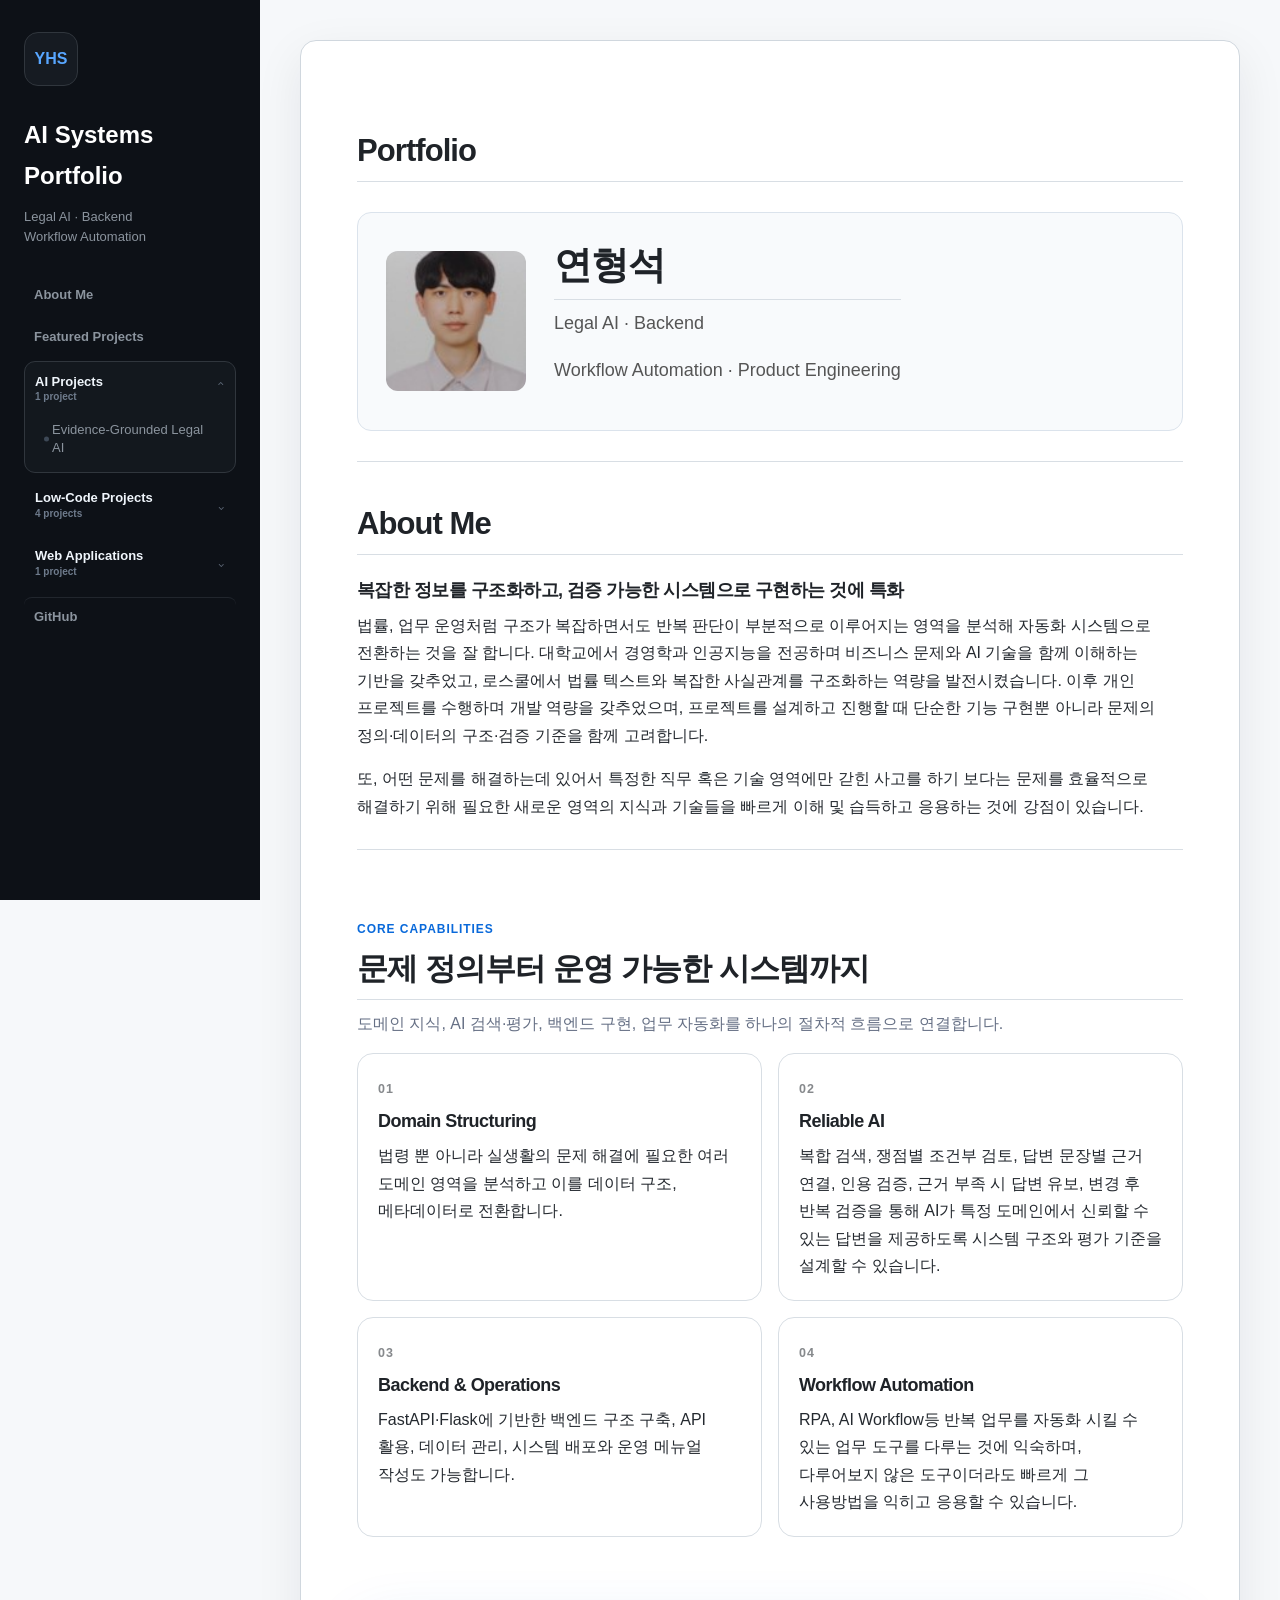
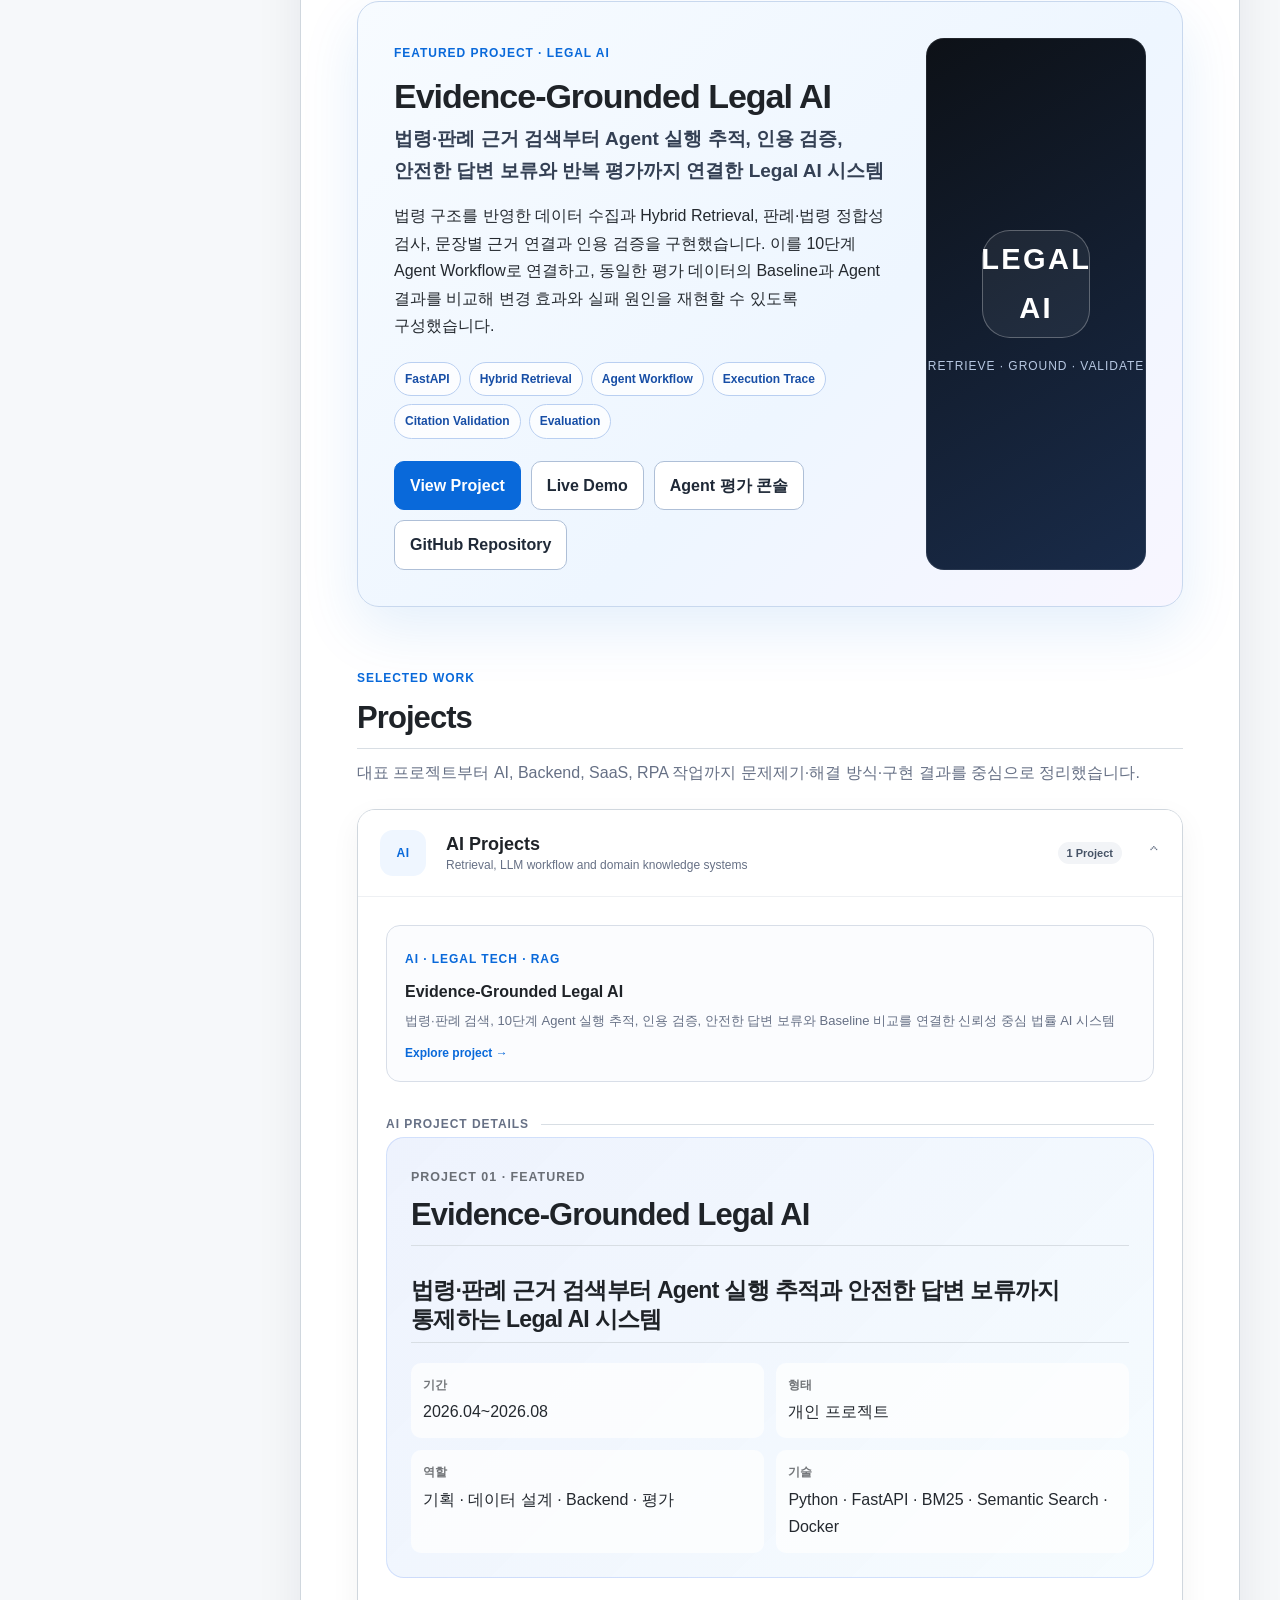
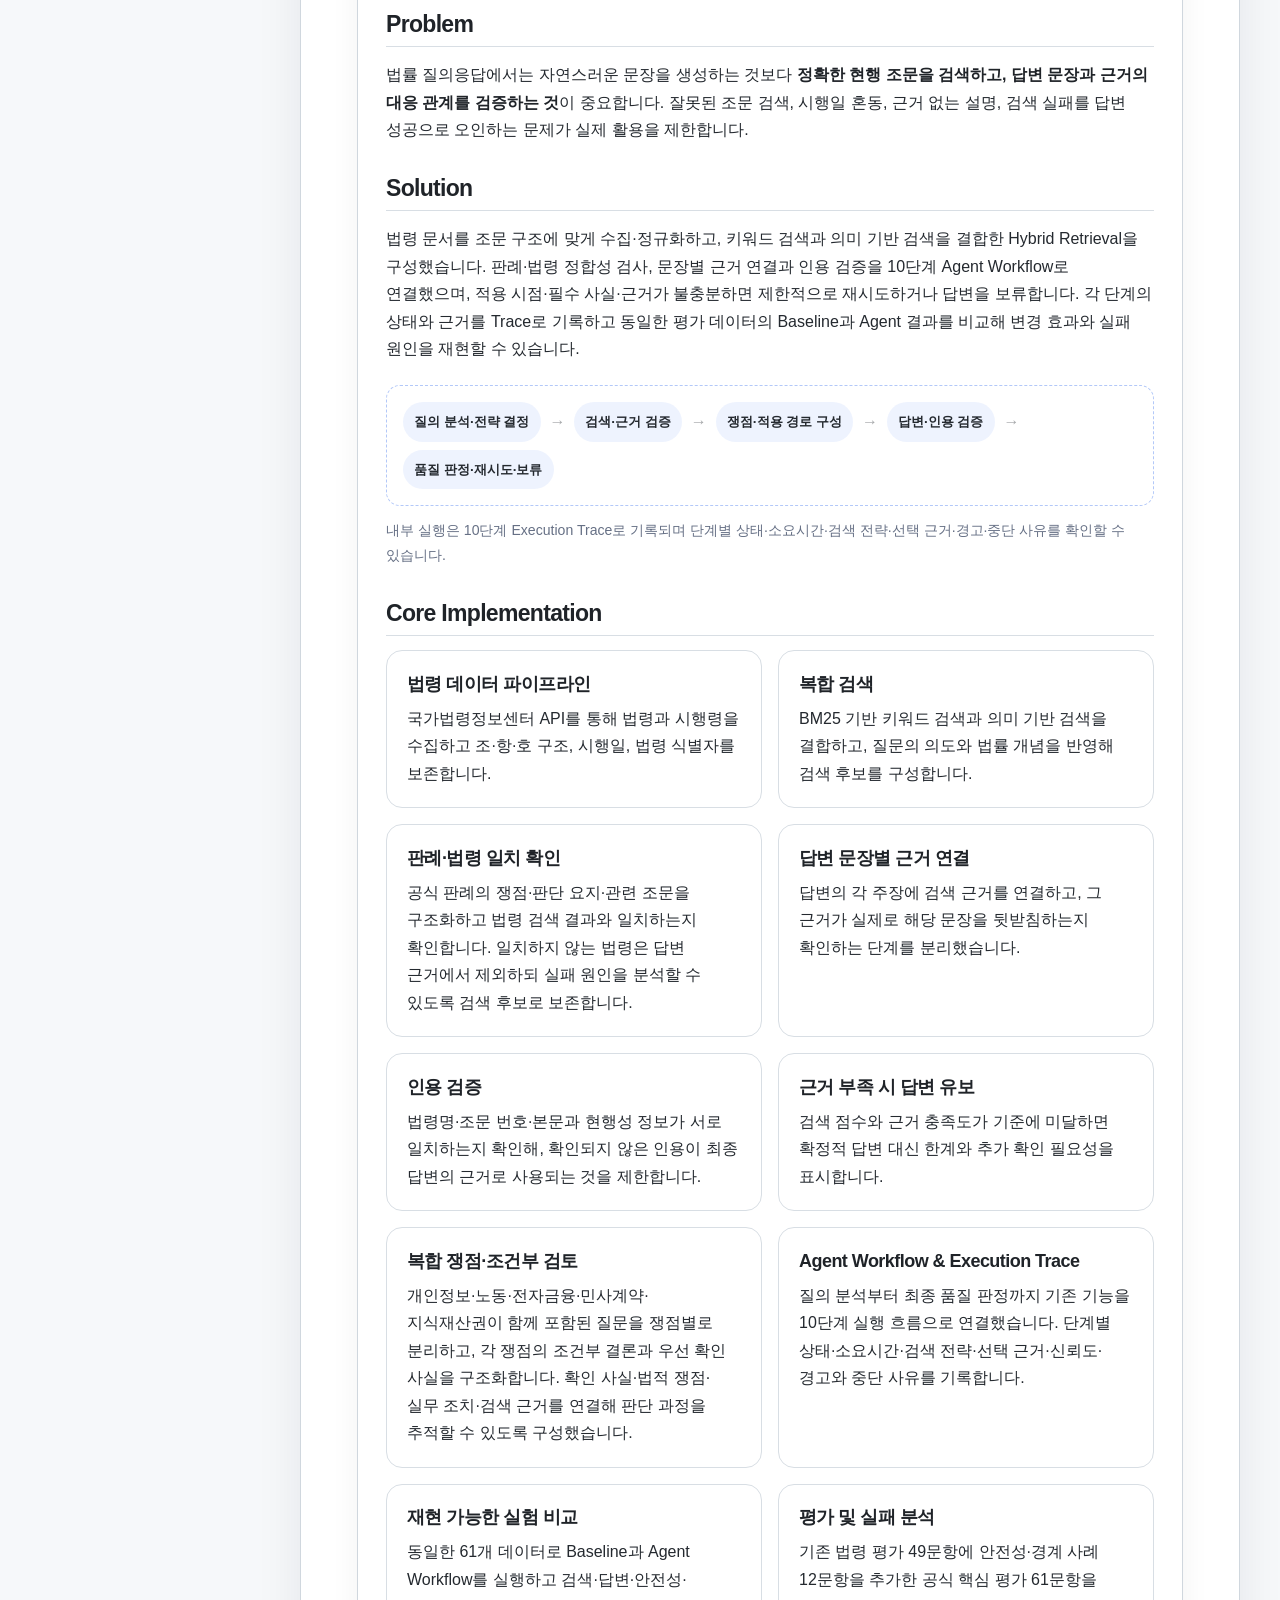
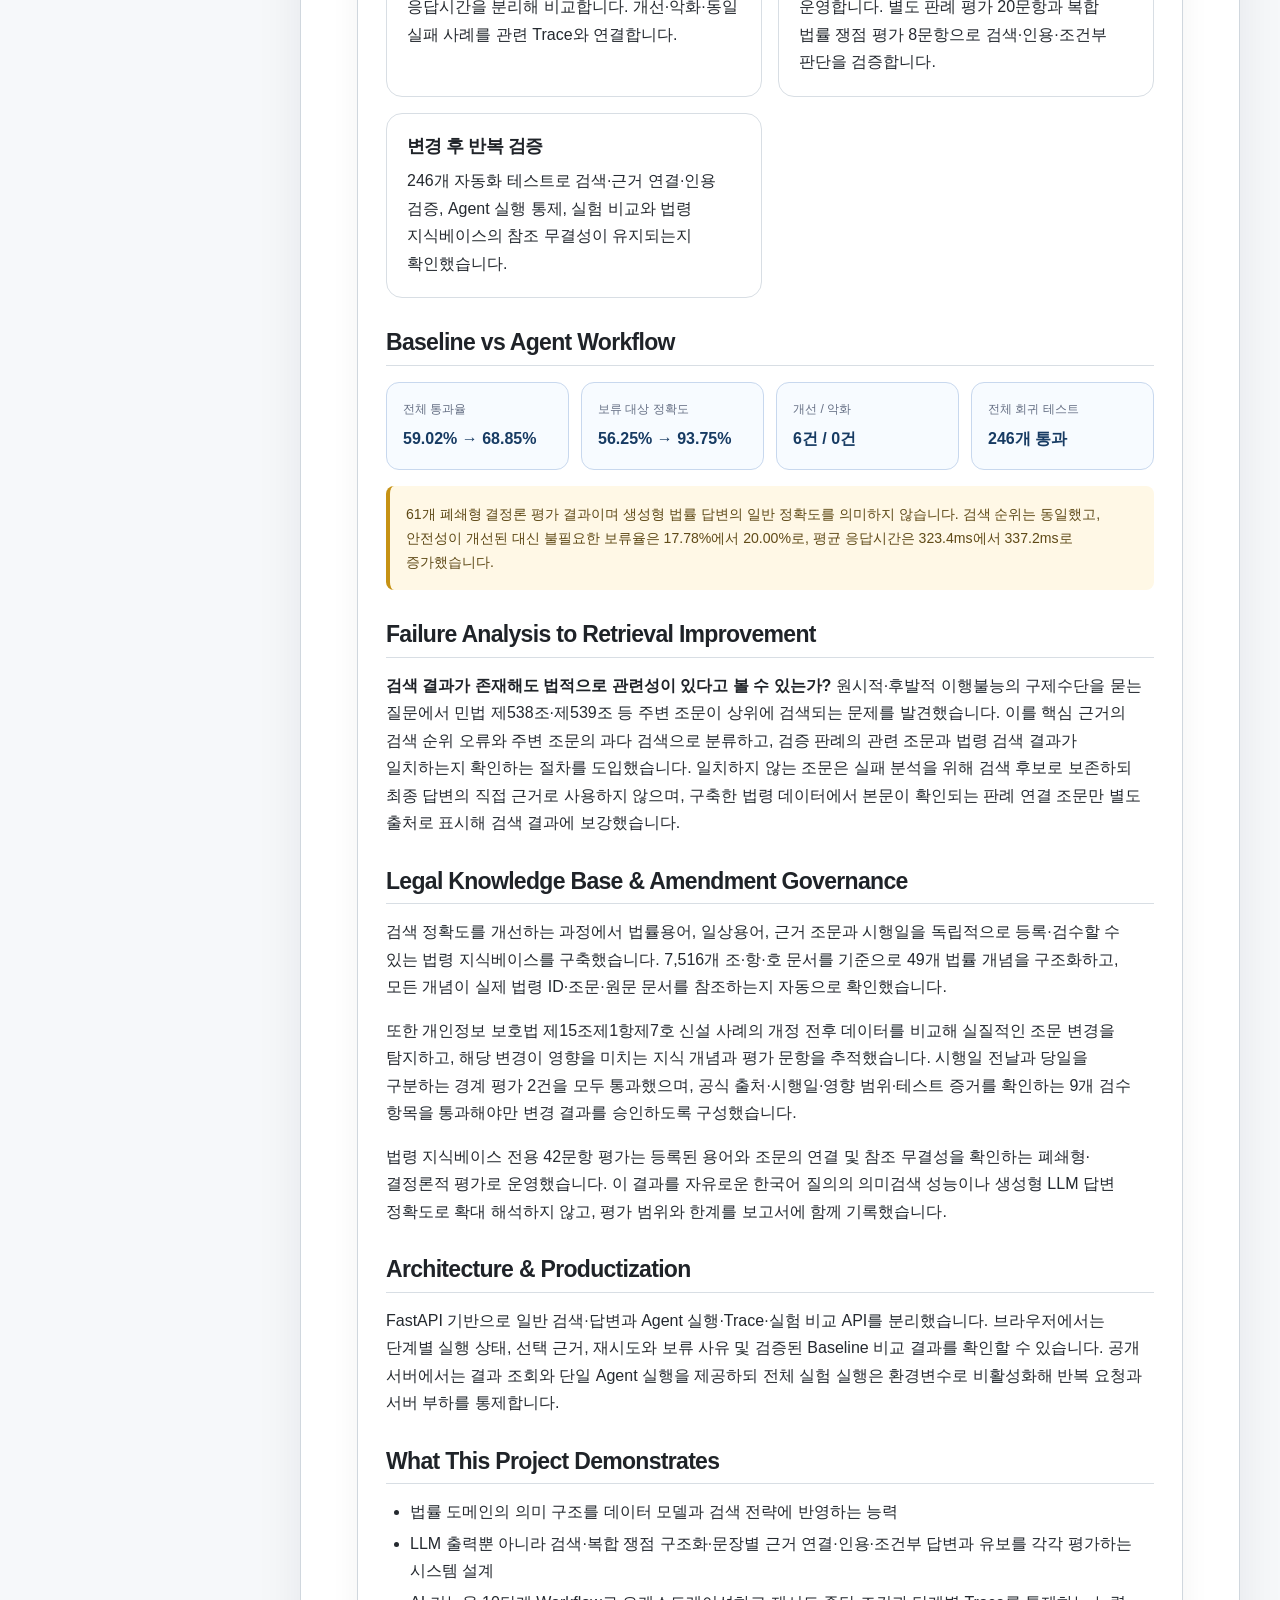
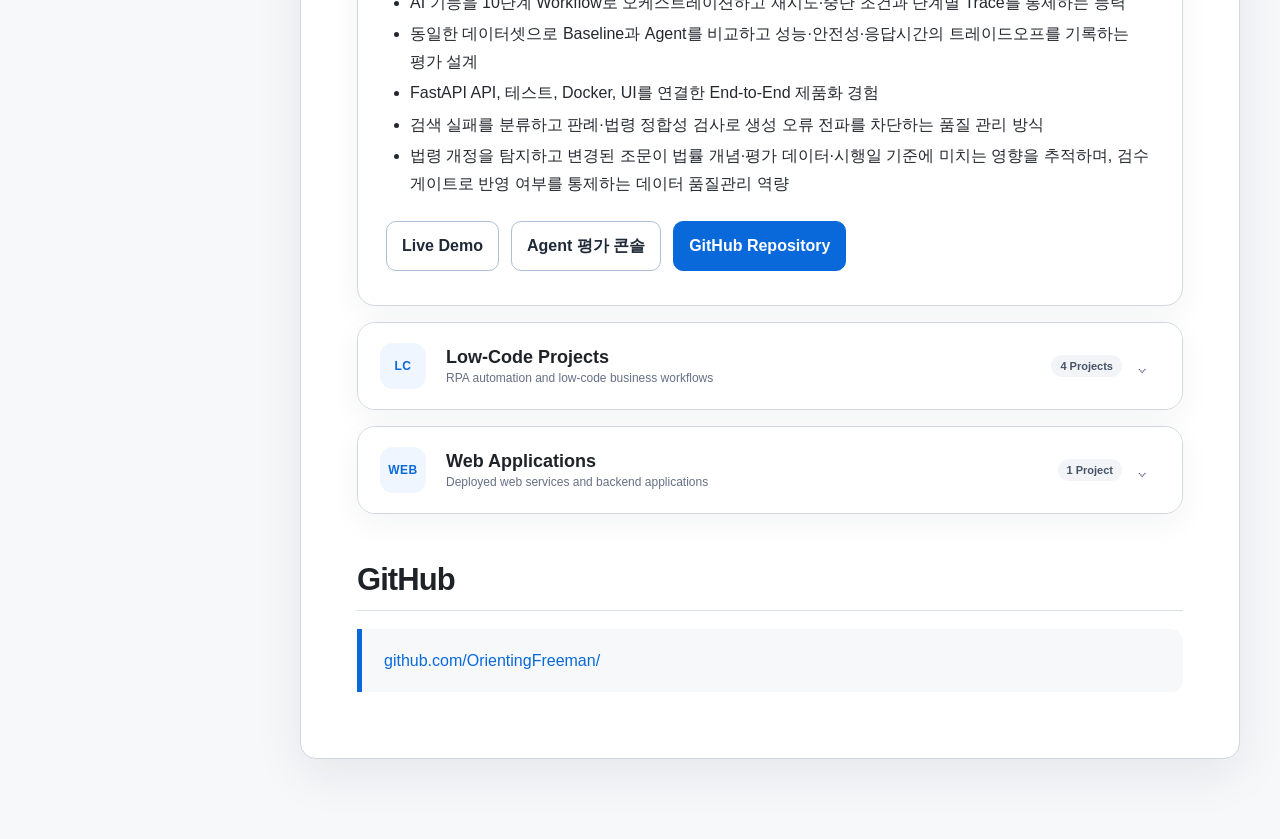
==== commit bbe9f9ee: "Hide Univ" ====
--- a/index.html
+++ b/index.html
@@ -67,7 +67,7 @@
 <hr/>
 <h1 id="about-me-why-development">About Me</h1>
 <h3 id="문제를-반복하지-않기-위해-시스템을-만드는-사람">복잡한 정보를 구조화하고, 검증 가능한 시스템으로 구현하는 것에 특화</h3>
-<p>법률, 업무 운영처럼 구조가 복잡하면서도 반복 판단이 부분적으로 이루어지는 영역을 분석해 자동화 시스템으로 전환하는 것을 잘 합니다. 서강대학교에서 경영학과 인공지능을 전공하며 비즈니스 문제와 AI 기술을 함께 이해하는 기반을 갖추었고, 로스쿨에서 법률 텍스트와 복잡한 사실관계를 구조화하는 역량을 발전시켰습니다. 이후 개인 프로젝트를 수행하며 개발 역량을 갖추었으며, 프로젝트를 설계하고 진행할 때 단순한 기능 구현뿐 아니라 문제의 정의·데이터의 구조·검증 기준을 함께 고려합니다.</p>
+<p>법률, 업무 운영처럼 구조가 복잡하면서도 반복 판단이 부분적으로 이루어지는 영역을 분석해 자동화 시스템으로 전환하는 것을 잘 합니다. 대학교에서 경영학과 인공지능을 전공하며 비즈니스 문제와 AI 기술을 함께 이해하는 기반을 갖추었고, 로스쿨에서 법률 텍스트와 복잡한 사실관계를 구조화하는 역량을 발전시켰습니다. 이후 개인 프로젝트를 수행하며 개발 역량을 갖추었으며, 프로젝트를 설계하고 진행할 때 단순한 기능 구현뿐 아니라 문제의 정의·데이터의 구조·검증 기준을 함께 고려합니다.</p>
 <p>또, 어떤 문제를 해결하는데 있어서 특정한 직무 혹은 기술 영역에만 갇힌 사고를 하기 보다는 문제를 효율적으로 해결하기 위해 필요한 새로운 영역의 지식과 기술들을 빠르게 이해 및 습득하고 응용하는 것에 강점이 있습니다.</p>
 <hr/>
 <hr/>
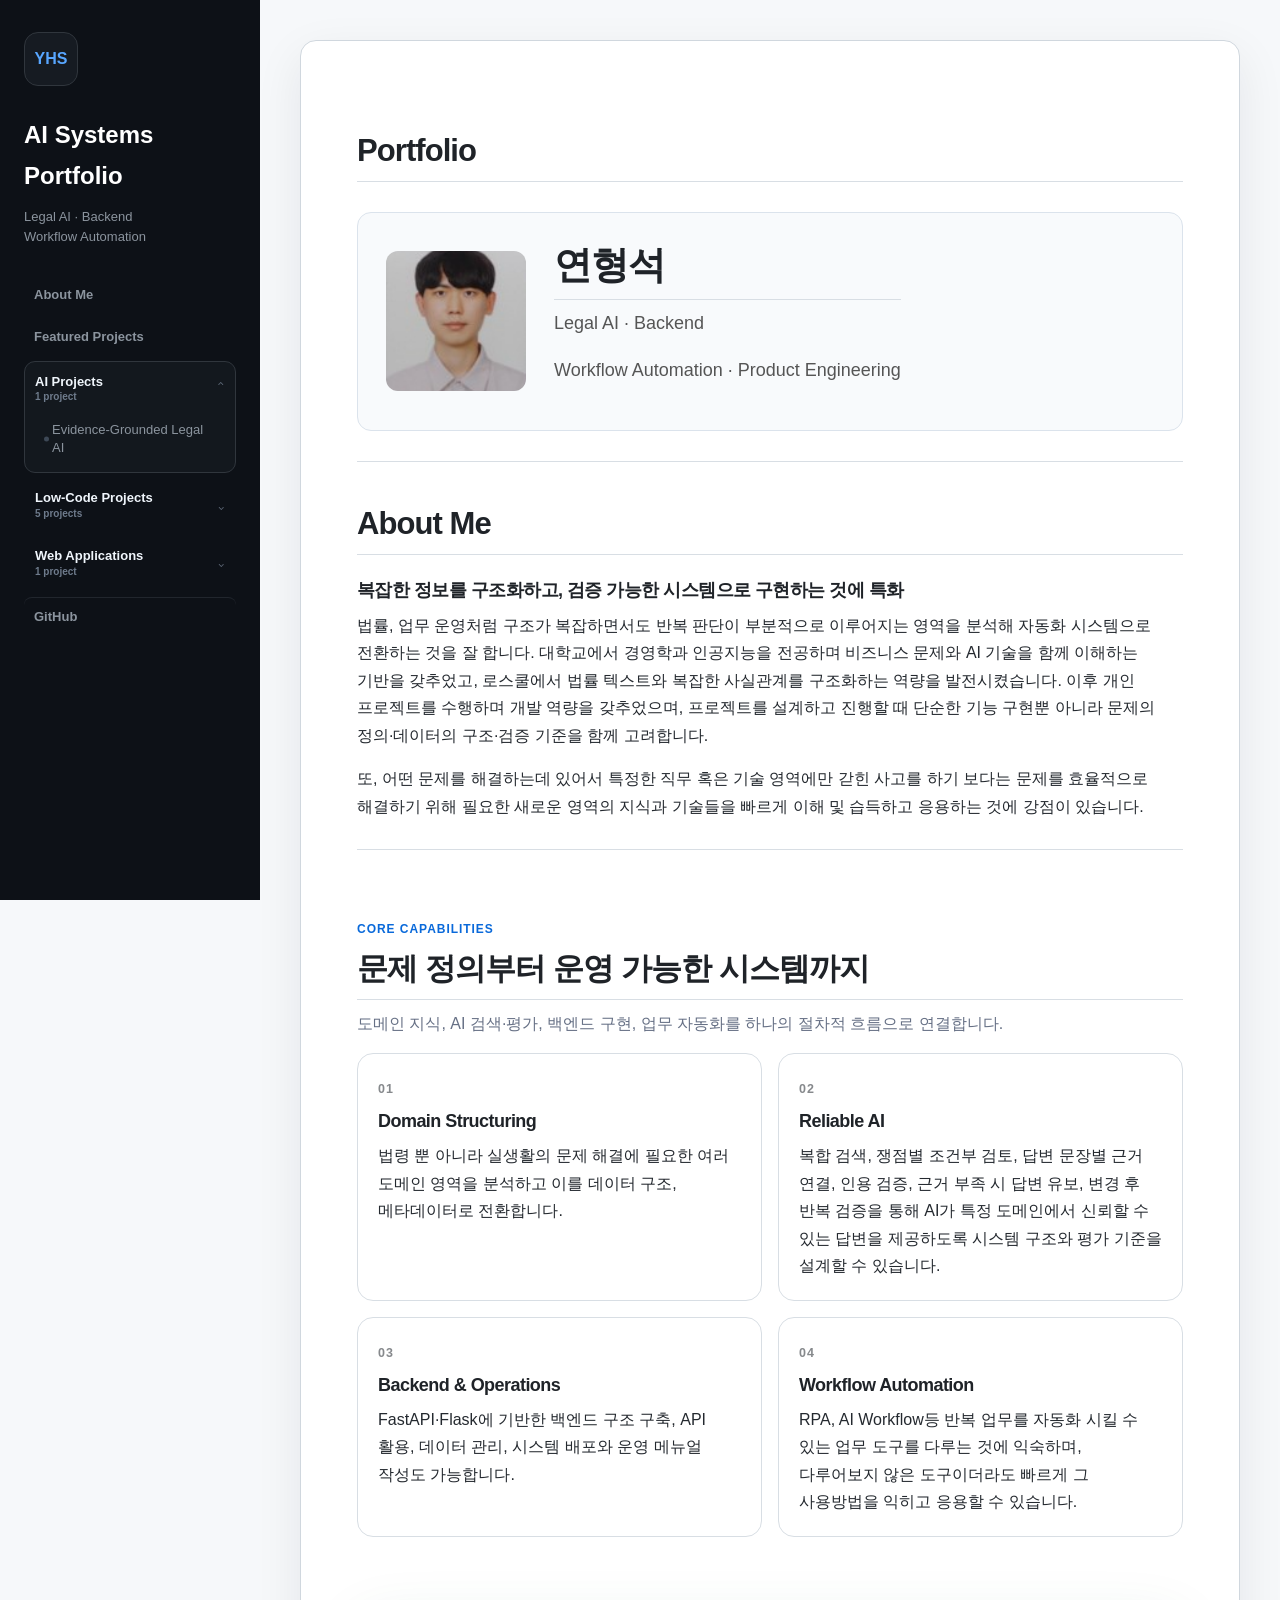
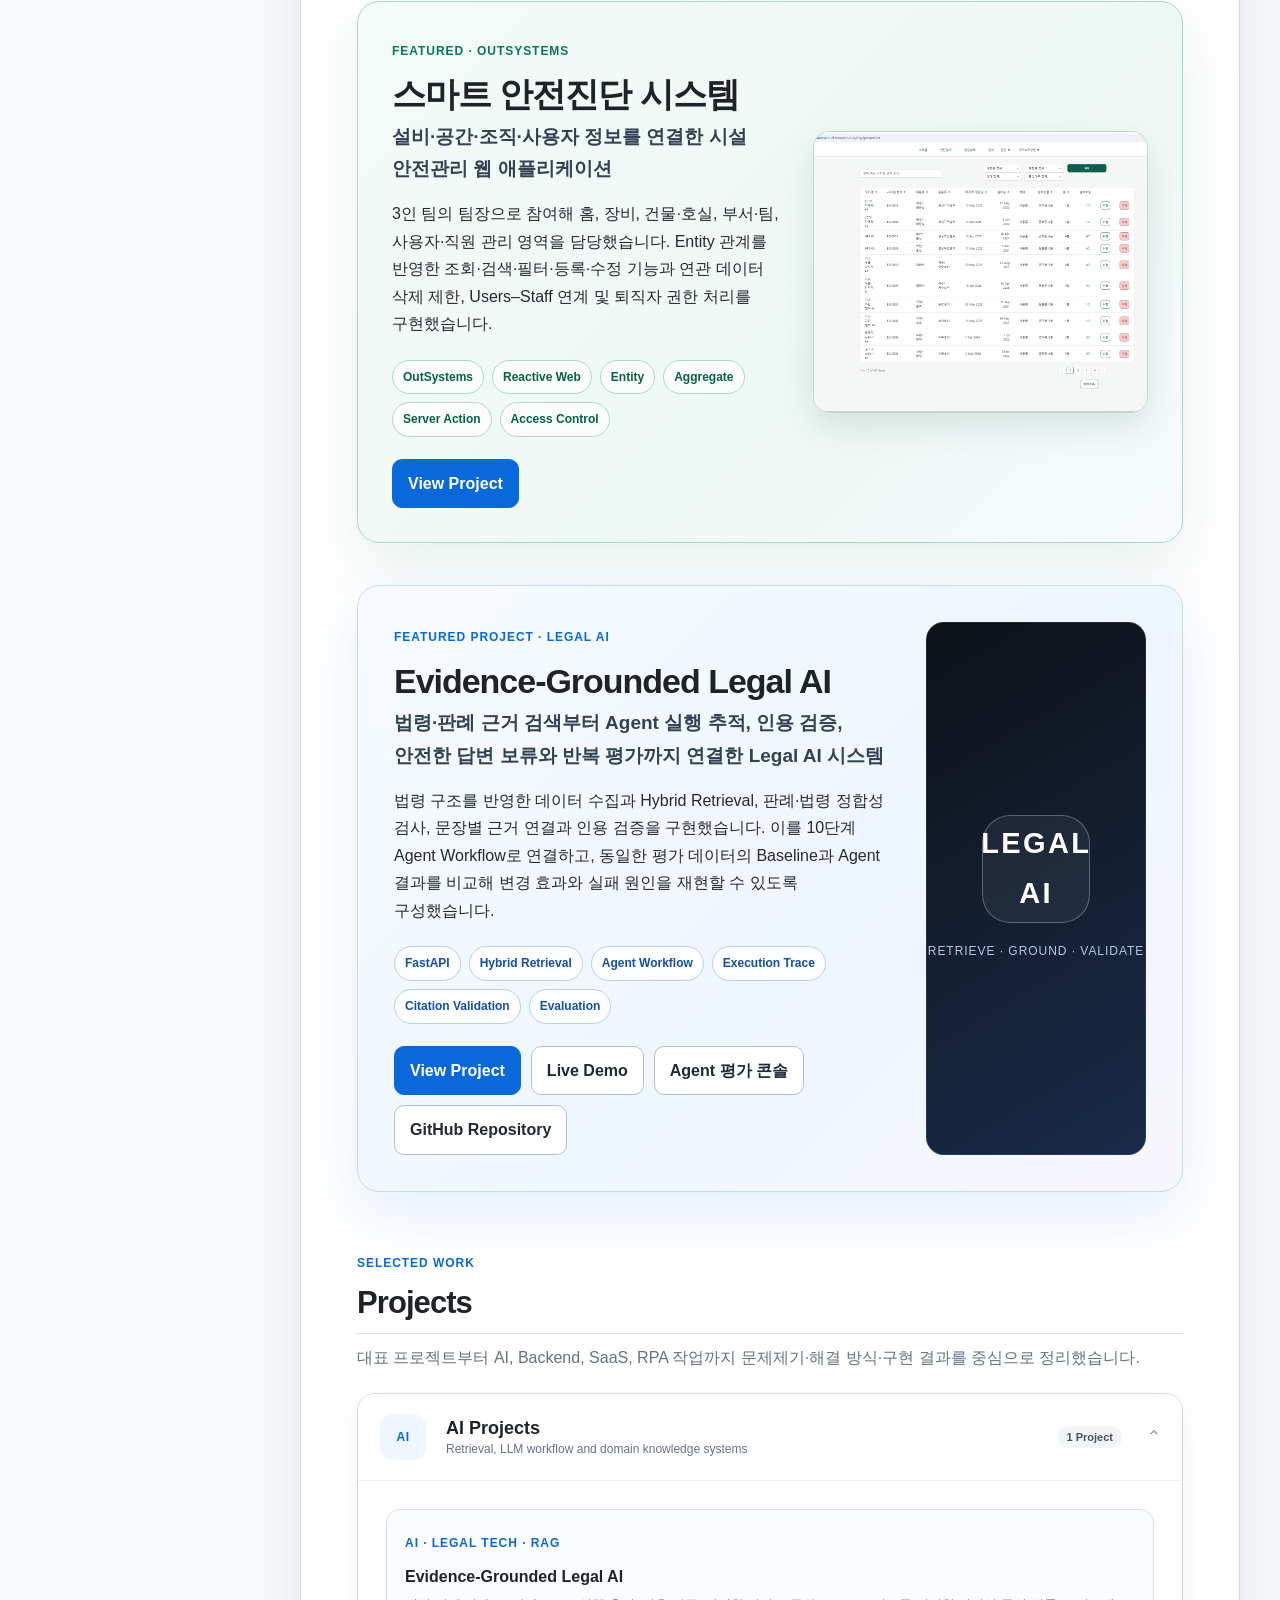
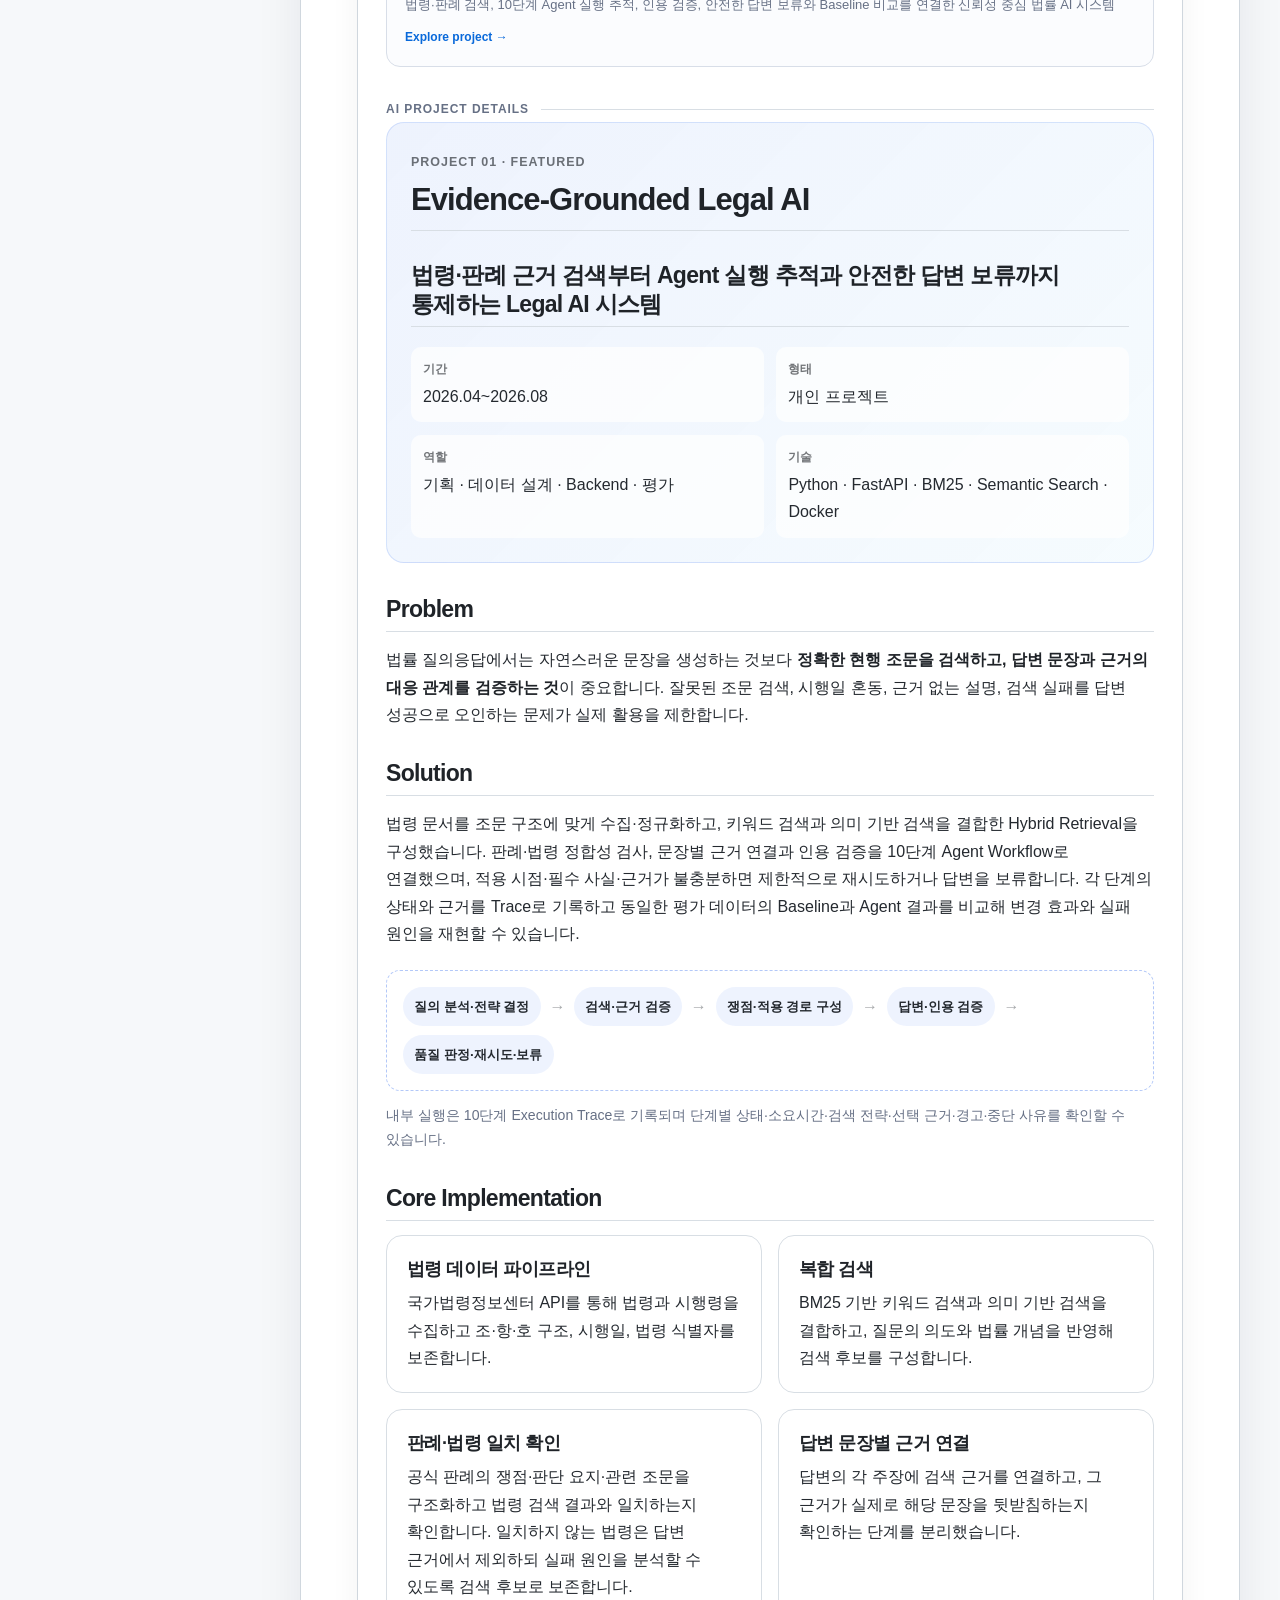
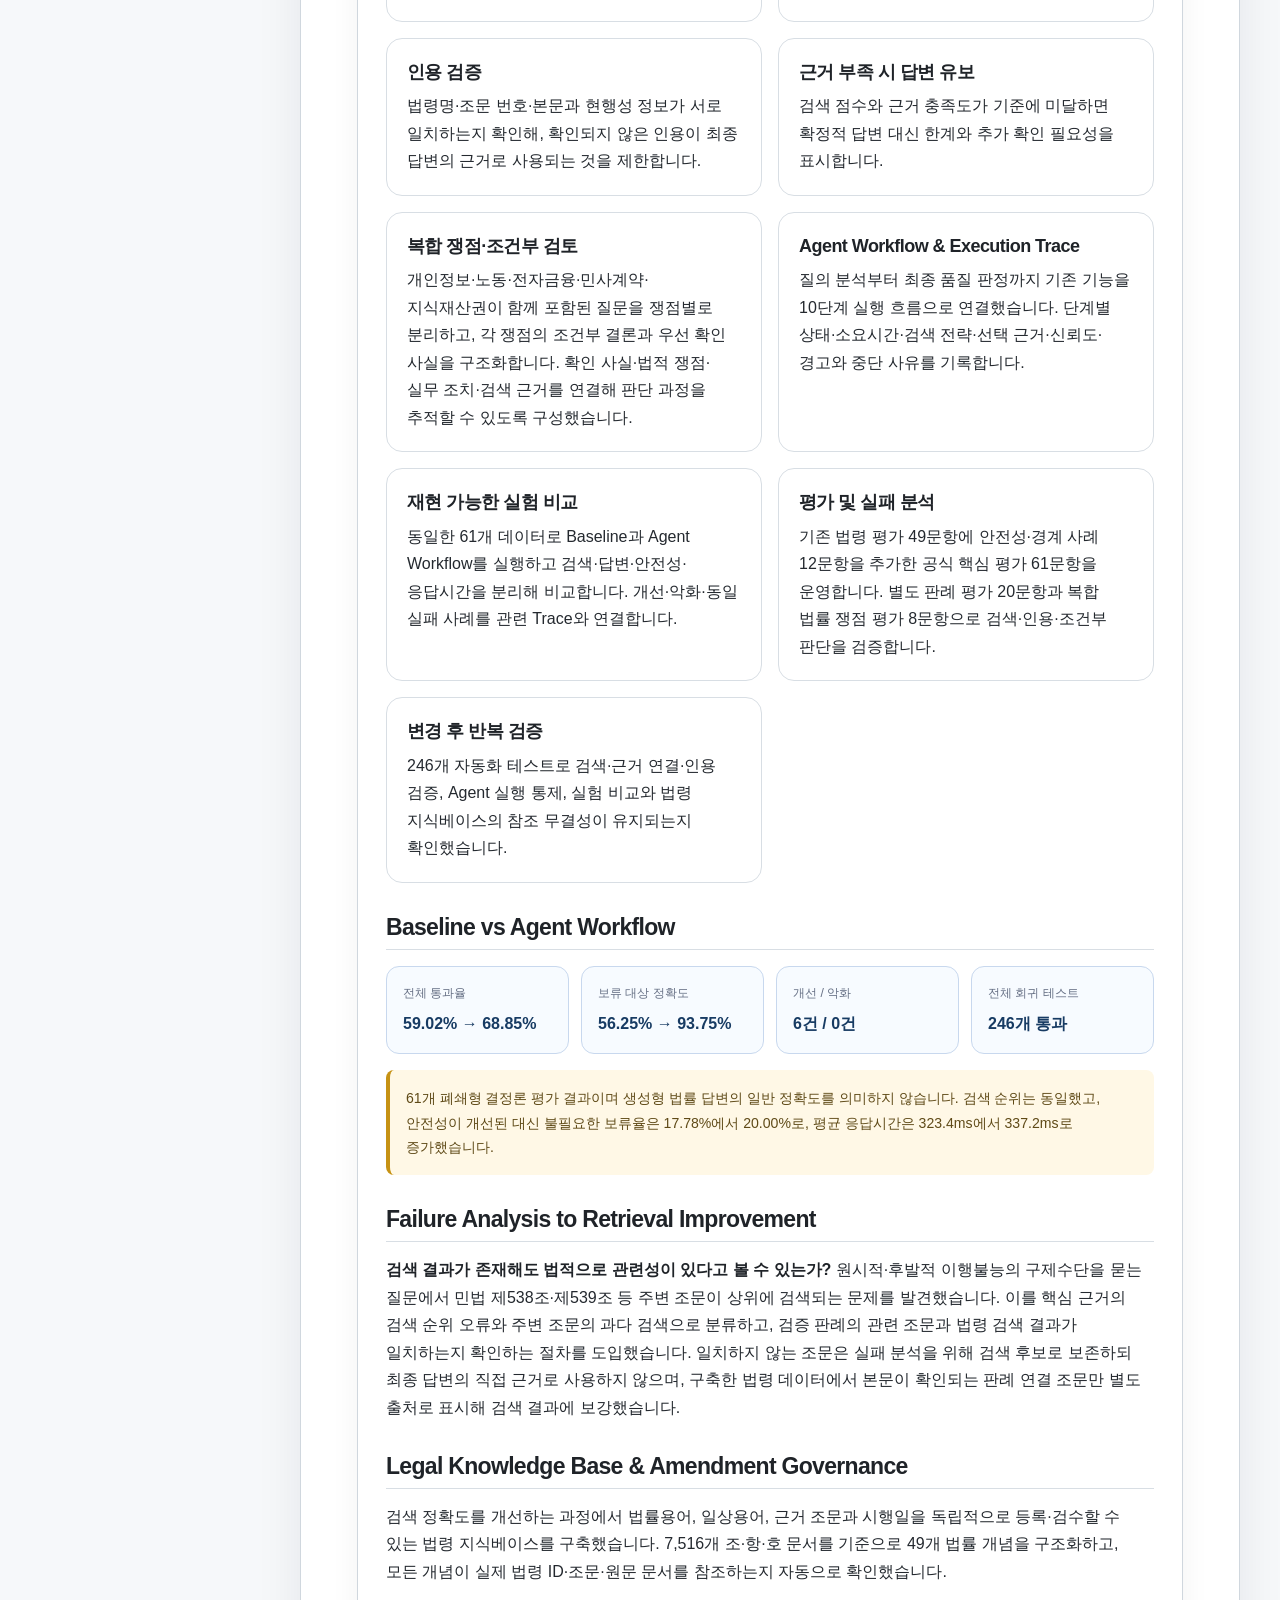
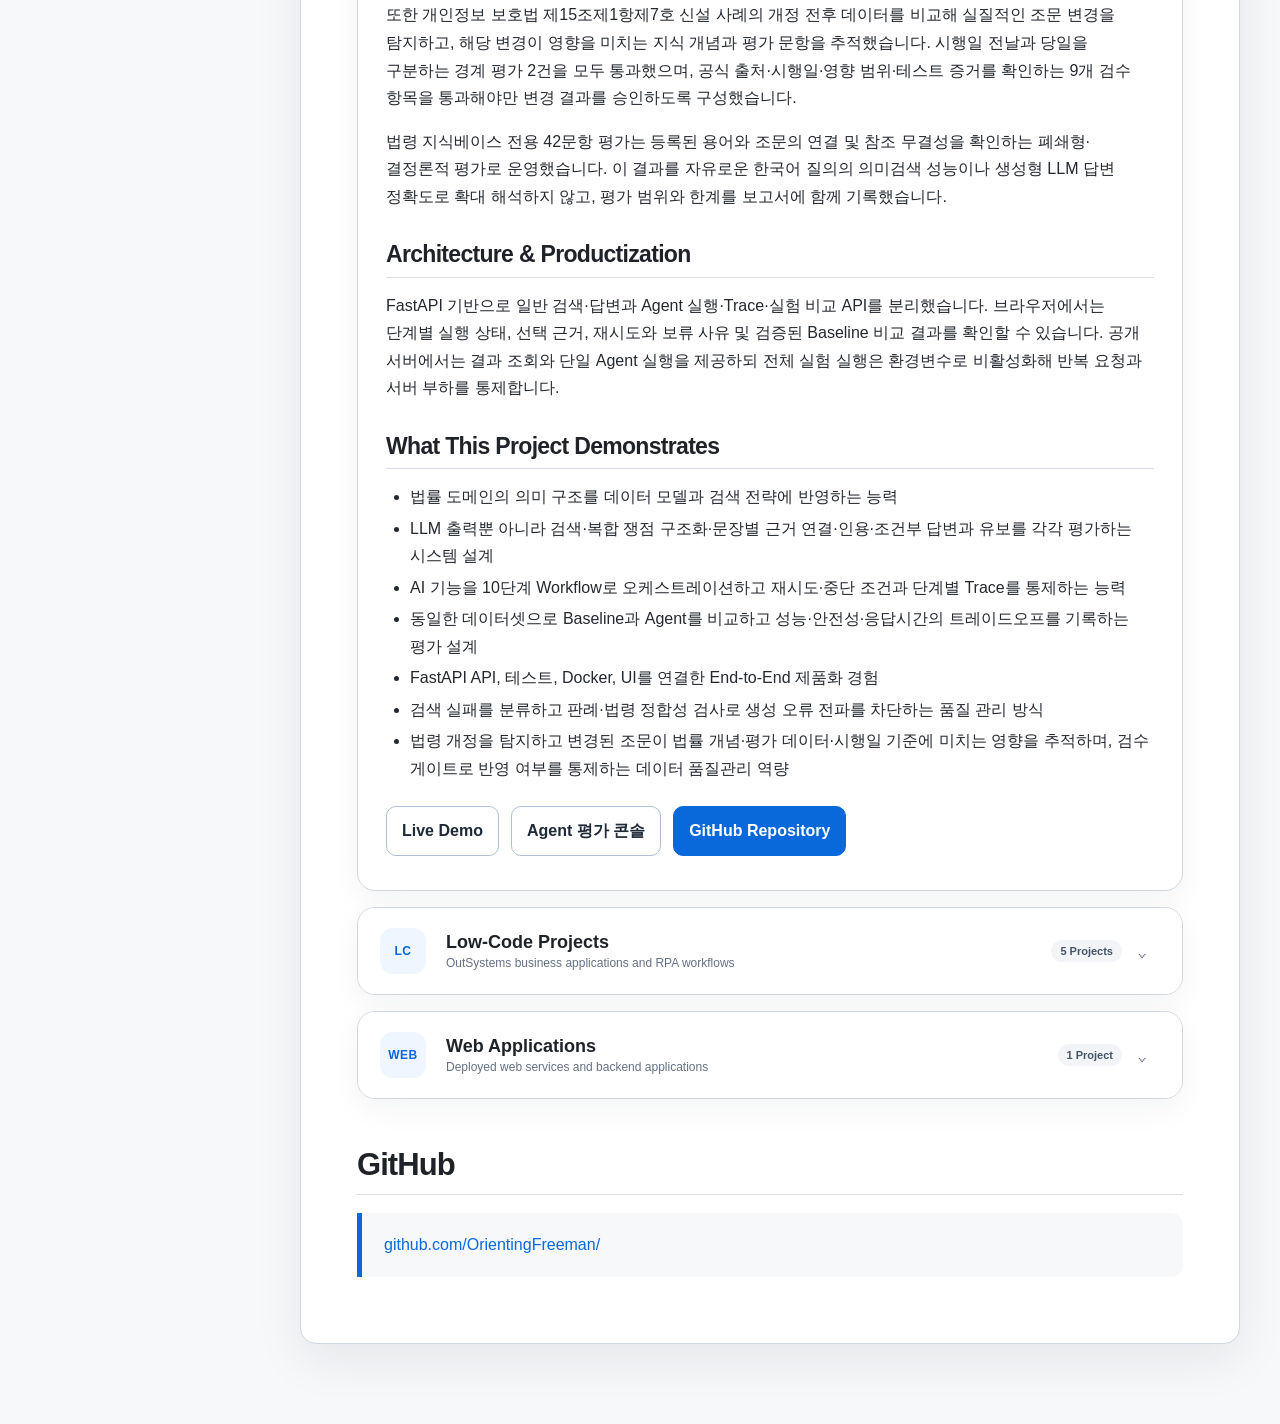
==== commit 6c48d80e: "OutSystems Target" ====
--- a/index.html
+++ b/index.html
@@ -25,9 +25,10 @@
 </div>
 <div class="sidebar-nav-section" data-sidebar-category="low-code-projects">
 <button aria-expanded="false" class="sidebar-category-toggle" data-open-category="low-code-projects" type="button">
-<span><strong>Low-Code Projects</strong><small>4 projects</small></span><span class="sidebar-chevron">⌄</span>
+<span><strong>Low-Code Projects</strong><small>5 projects</small></span><span class="sidebar-chevron">⌄</span>
 </button>
 <div class="sidebar-submenu" hidden="">
+<a data-open-category="low-code-projects" href="#outsystems-smart-safety-diagnosis">OutSystems Safety System</a>
 <a data-open-category="low-code-projects" href="#brity-rpa-project-01-ai-이미지-분석-및-생성-자동화-시스템">AI Image Automation</a>
 <a data-open-category="low-code-projects" href="#brity-rpa-project-02-자동차-판매-실적-자동-수집-시스템">Vehicle Sales RPA</a>
 <a data-open-category="low-code-projects" href="#brity-rpa-project-03-srt-열차-정보-자동-조회-시스템">SRT Information RPA</a>
@@ -83,7 +84,19 @@
 <article class="capability-card"><span>03</span><h3>Backend &amp; Operations</h3><p>FastAPI·Flask에 기반한 백엔드 구조 구축, API 활용, 데이터 관리, 시스템 배포와 운영 메뉴얼 작성도 가능합니다.</p></article>
 <article class="capability-card"><span>04</span><h3>Workflow Automation</h3><p>RPA, AI Workflow등 반복 업무를 자동화 시킬 수 있는 업무 도구를 다루는 것에 익숙하며, 다루어보지 않은 도구이더라도 빠르게 그 사용방법을 익히고 응용할 수 있습니다.</p></article>
 </div>
-</section><section class="featured-project" id="featured-project">
+</section>
+<section class="role-fit-project" id="featured-project">
+<div class="role-fit-copy">
+<span class="featured-kicker">Featured · OutSystems</span>
+<h2>스마트 안전진단 시스템</h2>
+<p class="featured-subtitle">설비·공간·조직·사용자 정보를 연결한 시설 안전관리 웹 애플리케이션</p>
+<p>3인 팀의 팀장으로 참여해 홈, 장비, 건물·호실, 부서·팀, 사용자·직원 관리 영역을 담당했습니다. Entity 관계를 반영한 조회·검색·필터·등록·수정 기능과 연관 데이터 삭제 제한, Users–Staff 연계 및 퇴직자 권한 처리를 구현했습니다.</p>
+<div class="project-tags"><span>OutSystems</span><span>Reactive Web</span><span>Entity</span><span>Aggregate</span><span>Server Action</span><span>Access Control</span></div>
+<div class="featured-actions"><a class="project-action primary" data-open-category="low-code-projects" href="#outsystems-smart-safety-diagnosis">View Project</a></div>
+</div>
+<div class="role-fit-visual"><img alt="OutSystems로 구현한 스마트 안전진단 시스템의 장비 관리 화면" src="outsystems-equipment-list.png"/></div>
+</section>
+<section class="featured-project">
 <div class="featured-copy">
 <span class="featured-kicker">Featured Project · Legal AI</span>
 <h2>Evidence-Grounded Legal AI</h2>
@@ -231,10 +244,50 @@
 <section class="project-category" data-category="low-code-projects">
 <button aria-controls="panel-low-code-projects" aria-expanded="false" class="category-toggle" type="button">
 <span class="category-icon">LC</span>
-<span class="category-copy"><strong>Low-Code Projects</strong><small>RPA automation and low-code business workflows</small></span>
-<span class="category-count">4 Projects</span><span class="category-chevron">⌄</span>
+<span class="category-copy"><strong>Low-Code Projects</strong><small>OutSystems business applications and RPA workflows</small></span>
+<span class="category-count">5 Projects</span><span class="category-chevron">⌄</span>
 </button>
-<div class="category-panel" hidden="" id="panel-low-code-projects"><div class="category-intro project-summary-grid"><a class="project-summary-card" href="#brity-rpa-project-01-ai-이미지-분석-및-생성-자동화-시스템"><span class="project-type">Brity RPA · OpenAI</span><strong>AI 이미지 분석 및 생성 자동화</strong><p>요청 수집부터 이미지 생성·저장·메일 전송까지 자동화</p></a><a class="project-summary-card" href="#brity-rpa-project-02-자동차-판매-실적-자동-수집-시스템"><span class="project-type">Brity RPA · Web</span><strong>자동차 판매 실적 자동 수집</strong><p>웹 데이터 수집과 Excel 보고서 생성을 자동화</p></a><a class="project-summary-card" href="#brity-rpa-project-03-srt-열차-정보-자동-조회-시스템"><span class="project-type">Brity RPA · Web</span><strong>SRT 열차 정보 자동 조회</strong><p>왕복 열차·좌석·운임 정보 조회 자동화</p></a><a class="project-summary-card" href="#brity-rpa-project-04-로또-당첨번호-통계-자동화-시스템"><span class="project-type">Brity RPA · Excel</span><strong>로또 통계 자동화</strong><p>회차별 당첨번호 수집 및 통계 보고서 생성</p></a></div><div class="details-divider">Low-Code Project Details</div><h1 id="project-overview-brity-rpa">Project Overview-Brity RPA</h1>
+<div class="category-panel" hidden="" id="panel-low-code-projects"><div class="category-intro project-summary-grid"><a class="project-summary-card featured-card" href="#outsystems-smart-safety-diagnosis"><span class="project-type">OutSystems · Reactive Web</span><strong>스마트 안전진단 시스템</strong><p>설비·공간·조직·사용자를 연결하고 업무 규칙과 권한을 반영한 시설 안전관리 애플리케이션</p><span class="summary-link">Explore project →</span></a><a class="project-summary-card" href="#brity-rpa-project-01-ai-이미지-분석-및-생성-자동화-시스템"><span class="project-type">Brity RPA · OpenAI</span><strong>AI 이미지 분석 및 생성 자동화</strong><p>요청 수집부터 이미지 생성·저장·메일 전송까지 자동화</p></a><a class="project-summary-card" href="#brity-rpa-project-02-자동차-판매-실적-자동-수집-시스템"><span class="project-type">Brity RPA · Web</span><strong>자동차 판매 실적 자동 수집</strong><p>웹 데이터 수집과 Excel 보고서 생성을 자동화</p></a><a class="project-summary-card" href="#brity-rpa-project-03-srt-열차-정보-자동-조회-시스템"><span class="project-type">Brity RPA · Web</span><strong>SRT 열차 정보 자동 조회</strong><p>왕복 열차·좌석·운임 정보 조회 자동화</p></a><a class="project-summary-card" href="#brity-rpa-project-04-로또-당첨번호-통계-자동화-시스템"><span class="project-type">Brity RPA · Excel</span><strong>로또 통계 자동화</strong><p>회차별 당첨번호 수집 및 통계 보고서 생성</p></a></div><div class="details-divider">Low-Code Project Details</div>
+<section class="project-detail-block outsystems-project" id="outsystems-smart-safety-diagnosis">
+<div class="project-detail-header">
+<span class="project-index">OutSystems Project 01 · Team Lead</span>
+<h1>스마트 안전진단 시스템</h1>
+<h2>시설·조직·사용자와 안전점검 업무를 하나의 데이터 구조로 연결</h2>
+<div class="project-meta-grid">
+<div><strong>기간</strong><span>2026.07</span></div>
+<div><strong>형태</strong><span>3인 팀 프로젝트 · 팀장</span></div>
+<div><strong>담당</strong><span>홈 · 장비 · 공간 · 조직 · 사용자 관리</span></div>
+<div><strong>기술</strong><span>OutSystems · Reactive Web · Entity · Aggregate · Server Action</span></div>
+</div>
+</div>
+<h2>Problem</h2>
+<p>대학교 건물은 강의실·연구실·실습실 등 공간별 장비와 점검항목이 다양합니다. 시설, 담당 조직, 점검 일정과 결과가 분산되면 누락과 관리 지연이 발생할 수 있어, 관련 정보를 일관된 구조로 관리할 업무 시스템이 필요했습니다.</p>
+<h2>My Role</h2>
+<p>전체 시스템은 장비·조직 관리, 점검항목·스케줄 관리, 점검결과 관리로 나누어 개발했습니다. 팀장으로서 담당 영역을 분배하고, 그중 <strong>홈, 장비, 건물·호실, 부서·팀, 사용자·직원 관리</strong> 영역을 직접 구현했습니다.</p>
+<div class="outsystems-screens">
+<figure><img alt="장비명과 시리얼 번호 검색, 분류·상태·활성 여부 필터를 제공하는 장비 목록" src="outsystems-equipment-list.png"/><figcaption>장비 목록 — 검색·다중 필터·수정·삭제</figcaption></figure>
+<figure><img alt="역할, 부서, 팀, 재직 상태와 근무 여부 필터를 제공하는 직원 목록" src="outsystems-staff-list.png"/><figcaption>직원 목록 — 조직·역할·재직 상태 기반 관리</figcaption></figure>
+</div>
+<h2>Core Implementation</h2>
+<div class="feature-grid">
+<article><h3>업무 데이터 구조화</h3><p>장비, 장비 분류, 건물·호실, 부서·팀, 직원을 Entity로 구성하고 실제 시설·조직 관계에 맞게 연결했습니다.</p></article>
+<article><h3>조회·검색·필터</h3><p>Aggregate를 활용해 장비명·시리얼 번호, 건물·호실, 부서·팀, 직원 정보를 조회하고 분류·상태·활성 여부 등 복수 조건으로 필터링했습니다.</p></article>
+<article><h3>관계 무결성 보호</h3><p>스케줄에 연결된 장비, 장비가 존재하는 호실, 하위 조직이나 구성원이 존재하는 부서는 삭제할 수 없도록 Server Action에 업무 규칙을 적용했습니다.</p></article>
+<article><h3>사용자·권한 연계</h3><p>OutSystems 기본 Users Entity와 업무용 Staff Entity를 함께 활용하고, 직원 퇴직 시 재직 상태 변경과 계정 권한의 Visitor 격하가 함께 처리되도록 구현했습니다.</p></article>
+<article><h3>상태 기반 이력 관리</h3><p>장비 상태, 활성 여부, 재직 상태와 근무 여부를 구분해 운영 중 변경을 기록하고 목록에서 조건별로 확인할 수 있도록 했습니다.</p></article>
+<article><h3>팀 단위 통합</h3><p>각 담당자가 개발한 장비·조직, 점검 스케줄, 점검 결과 영역이 동일한 시설·사용자 데이터를 기준으로 동작하도록 기능 경계를 조율했습니다.</p></article>
+</div>
+<h2>What This Project Demonstrates</h2>
+<ul>
+<li>OutSystems Reactive Web 기반 업무용 애플리케이션 구현 경험</li>
+<li>Entity 관계와 업무 규칙을 반영한 데이터 구조 설계</li>
+<li>Aggregate 기반 조회·검색·다중 필터 및 CRUD 구현</li>
+<li>연관 데이터 확인을 통한 안전한 삭제와 상태 관리</li>
+<li>기본 Users와 업무용 Staff를 연결한 사용자·권한 처리</li>
+<li>3인 팀 프로젝트의 역할 분배와 기능 통합 경험</li>
+</ul>
+</section>
+<h1 id="project-overview-brity-rpa">Project Overview-Brity RPA</h1>
 <table>
 <thead>
 <tr>
--- a/style.css
+++ b/style.css
@@ -48,10 +48,12 @@
 }
 /* Portfolio v2: featured project and project category accordion */
 .featured-project{display:grid;grid-template-columns:minmax(0,1.55fr) minmax(220px,.65fr);gap:32px;align-items:stretch;margin:42px 0 56px;padding:36px;border:1px solid #c8d8ee;border-radius:22px;background:linear-gradient(135deg,#f7fbff 0%,#eef6ff 58%,#f8f6ff 100%);box-shadow:0 22px 60px rgba(9,105,218,.11)}
+.role-fit-project{display:grid;grid-template-columns:minmax(0,1.08fr) minmax(280px,.92fr);gap:28px;align-items:center;margin:42px 0 24px;padding:34px;border:1px solid #a9d7c8;border-radius:22px;background:linear-gradient(135deg,#f4fbf8 0%,#eef8f4 60%,#f7fbff 100%);box-shadow:0 22px 60px rgba(12,112,82,.1)}
+.role-fit-project h2{margin:10px 0 4px!important;padding:0!important;border:0!important;font-size:34px!important}.role-fit-project .featured-kicker{color:#08775a}.role-fit-project .project-tags span{border-color:#add8ca;color:#086047}.role-fit-visual{overflow:hidden;border:1px solid #bfd8d0;border-radius:16px;background:#fff;box-shadow:0 14px 34px rgba(20,63,51,.12)}.role-fit-visual img{display:block;width:100%;height:280px;object-fit:cover;object-position:center;border-radius:0}
 .featured-kicker,.section-eyebrow,.project-type{display:inline-flex;align-items:center;width:max-content;color:#0969da;font-size:12px;font-weight:800;letter-spacing:.08em;text-transform:uppercase}
 .featured-project h2{margin:10px 0 4px!important;padding:0!important;border:0!important;font-size:34px!important}.featured-subtitle{font-size:19px;font-weight:720;color:#344054;margin-bottom:14px}.project-tags{display:flex;flex-wrap:wrap;gap:8px;margin:22px 0}.project-tags span{padding:6px 10px;border:1px solid #b9cff1;border-radius:999px;background:rgba(255,255,255,.75);color:#174ea6;font-size:12px;font-weight:750}.featured-actions{display:flex;gap:10px;flex-wrap:wrap}.project-action{display:inline-flex;align-items:center;justify-content:center;padding:10px 15px;border:1px solid #aebfd7;border-radius:10px;background:#fff;color:#1f2937;font-weight:750;text-decoration:none!important}.project-action.primary{border-color:#0969da;background:#0969da;color:#fff}.featured-visual{min-height:230px;border-radius:18px;background:linear-gradient(150deg,#0d1117,#192b49);color:#fff;display:flex;flex-direction:column;align-items:center;justify-content:center;text-align:center;box-shadow:inset 0 0 0 1px rgba(255,255,255,.08)}.featured-monogram{width:108px;height:108px;border:1px solid rgba(255,255,255,.28);border-radius:28px;display:flex;align-items:center;justify-content:center;margin-bottom:18px;font-size:29px;font-weight:850;letter-spacing:.08em;background:rgba(255,255,255,.06)}.featured-visual span{font-size:12px;color:#b7c8e2;letter-spacing:.08em;text-transform:uppercase}
 .project-hub{margin-top:8px}.section-heading h1{margin:8px 0 10px!important}.section-heading p{color:#667085}.project-accordion{display:grid;gap:16px;margin:22px 0 46px}.project-category{border:1px solid var(--border);border-radius:18px;background:#fff;overflow:hidden;box-shadow:0 10px 30px rgba(27,31,36,.05)}.category-toggle{width:100%;border:0;background:#fff;display:grid;grid-template-columns:52px minmax(0,1fr) auto 24px;gap:14px;align-items:center;padding:20px 22px;text-align:left;cursor:pointer;color:#1f2328}.category-toggle:hover{background:#f8fafc}.category-icon{width:46px;height:46px;border-radius:13px;display:flex;align-items:center;justify-content:center;background:#eff6ff;color:#0969da;font-size:12px;font-weight:850;letter-spacing:.04em}.category-copy strong{display:block;font-size:18px}.category-copy small{display:block;margin-top:3px;color:#667085;font-size:12px}.category-count{padding:5px 9px;border-radius:999px;background:#f2f4f7;color:#475467;font-size:11px;font-weight:750}.category-chevron{font-size:22px;color:#667085;transition:transform .2s ease}.category-toggle[aria-expanded="true"] .category-chevron{transform:rotate(180deg)}.category-panel{padding:2px 28px 34px;border-top:1px solid #eef0f3}.category-panel[hidden]{display:none}.category-intro{margin:26px 0}.project-summary-grid{display:grid;grid-template-columns:repeat(2,minmax(0,1fr));gap:14px}.project-summary-card{display:block;padding:18px;border:1px solid #d8dee8;border-radius:14px;background:#fbfcfe;color:#24292f;text-decoration:none!important;transition:transform .18s ease,box-shadow .18s ease,border-color .18s ease}.project-summary-card:hover{transform:translateY(-2px);border-color:#9abce8;box-shadow:0 12px 28px rgba(27,31,36,.08)}.project-summary-card strong{display:block;margin:7px 0 5px;font-size:16px}.project-summary-card p{margin:0;color:#667085;font-size:13px;line-height:1.55}.summary-link{display:block;margin-top:12px;color:#0969da;font-size:12px;font-weight:750}.project-summary-card.featured-card{background:linear-gradient(135deg,#f6fbff,#f6f3ff);border-color:#b7cae7}.details-divider{display:flex;align-items:center;gap:12px;margin:32px 0 2px;color:#667085;font-size:12px;font-weight:800;letter-spacing:.08em;text-transform:uppercase}.details-divider:after{content:"";height:1px;flex:1;background:#d8dee4}.category-panel>h1:first-of-type{margin-top:26px!important}
-@media(max-width:760px){.featured-project{grid-template-columns:1fr;padding:24px}.featured-visual{min-height:180px}.category-toggle{grid-template-columns:44px minmax(0,1fr) 20px;padding:17px 16px}.category-count{display:none}.category-icon{width:40px;height:40px}.category-panel{padding:2px 16px 26px}.project-summary-grid{grid-template-columns:1fr}.featured-project h2{font-size:29px!important}}
+@media(max-width:760px){.featured-project,.role-fit-project{grid-template-columns:1fr;padding:24px}.featured-visual{min-height:180px}.role-fit-visual img{height:auto}.category-toggle{grid-template-columns:44px minmax(0,1fr) 20px;padding:17px 16px}.category-count{display:none}.category-icon{width:40px;height:40px}.category-panel{padding:2px 16px 26px}.project-summary-grid{grid-template-columns:1fr}.featured-project h2,.role-fit-project h2{font-size:29px!important}}
 @media print{.category-toggle{display:none}.category-panel[hidden]{display:block!important}.project-category{border:0;box-shadow:none}.category-panel{border:0;padding:0}.featured-project{box-shadow:none;break-inside:avoid}.project-summary-card{break-inside:avoid}}
 
 
@@ -105,3 +107,7 @@
   .legal-ai-flow b { transform:rotate(90deg); }
 }
 @media (max-width: 480px) { .experiment-proof-grid { grid-template-columns:1fr; } }
+
+/* OutSystems project */
+.outsystems-project{margin-top:34px}.outsystems-screens{display:grid;grid-template-columns:1fr;gap:18px;margin:22px 0 30px}.outsystems-screens figure{margin:0;border:1px solid var(--border);border-radius:14px;overflow:hidden;background:#f8fafc;box-shadow:0 10px 28px rgba(27,31,36,.07)}.outsystems-screens img{display:block;width:100%;border-radius:0}.outsystems-screens figcaption{padding:10px 14px;color:#57606a;font-size:13px;font-weight:700}.outsystems-project .project-detail-header{background:linear-gradient(135deg,rgba(8,119,90,.1),rgba(14,165,233,.04));border-color:rgba(8,119,90,.22)}
+@media print{.role-fit-project{box-shadow:none;break-inside:avoid}.outsystems-screens figure{break-inside:avoid;box-shadow:none}}
